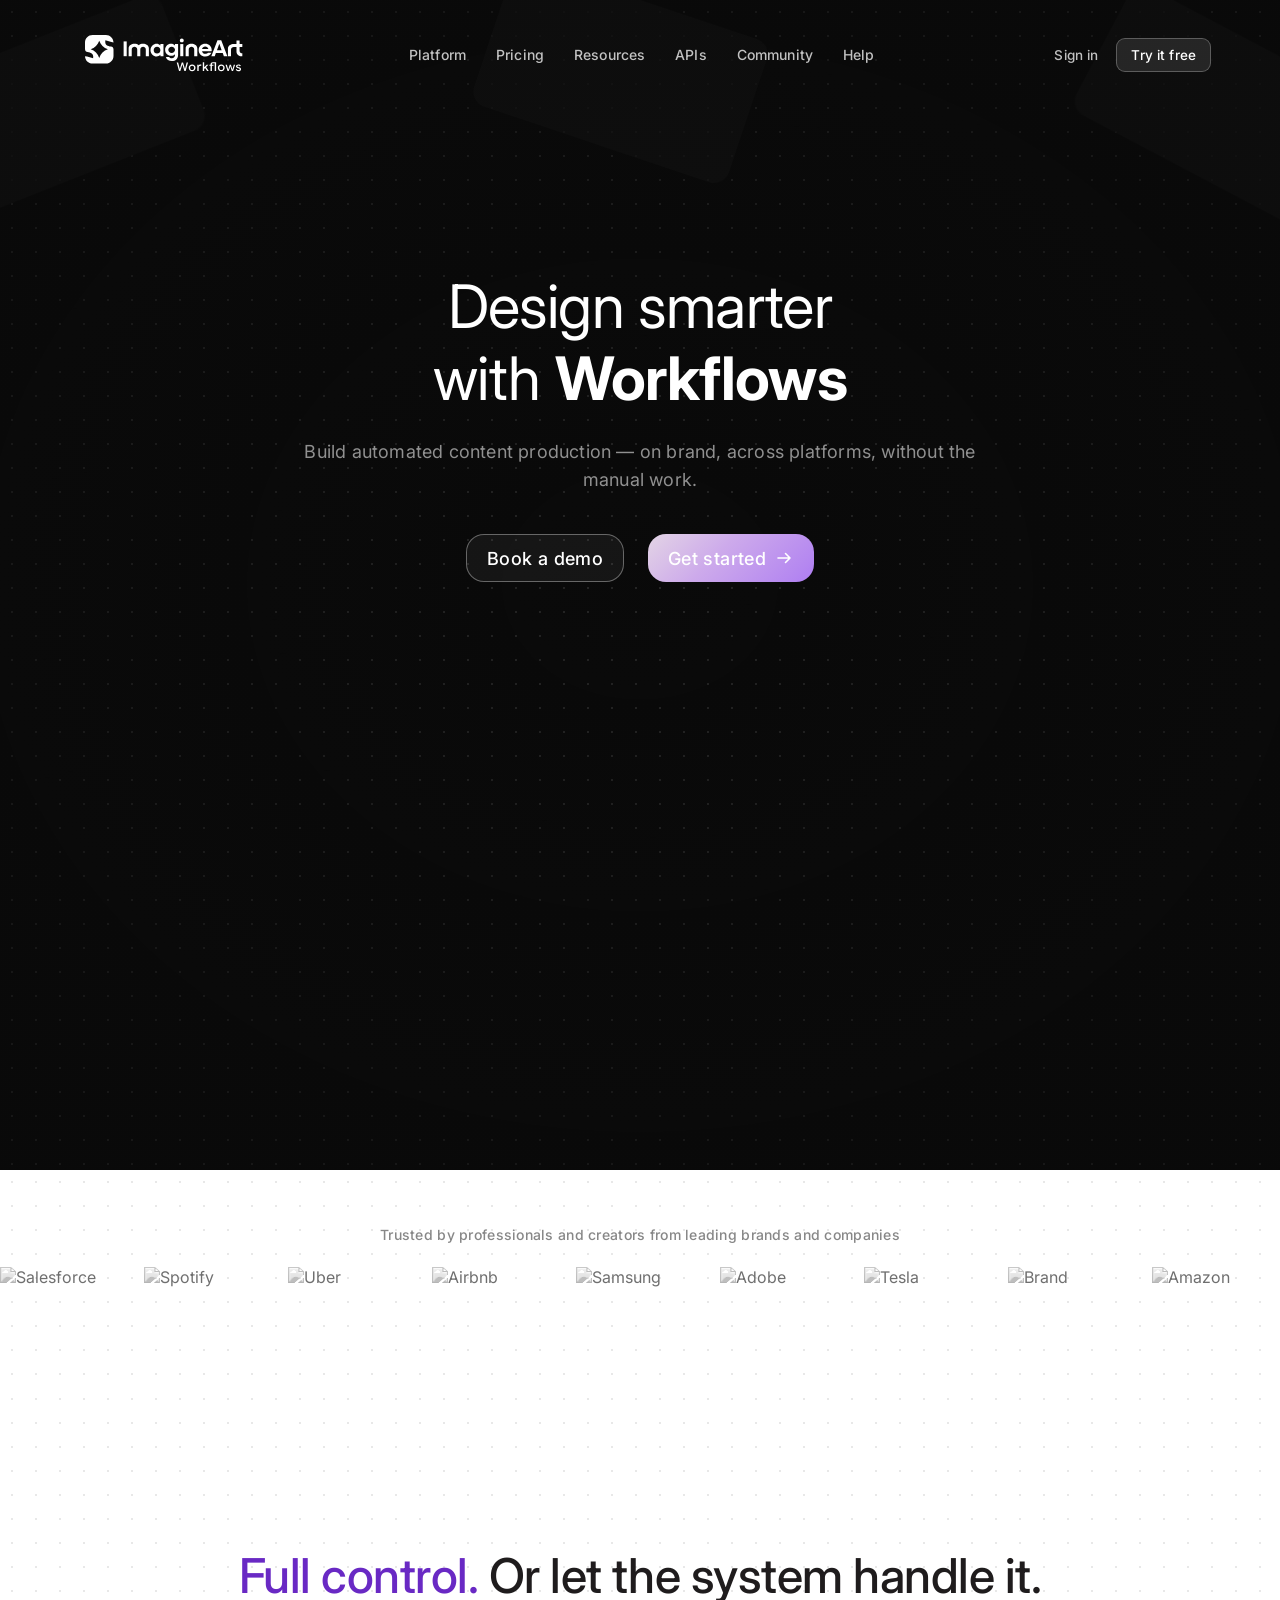
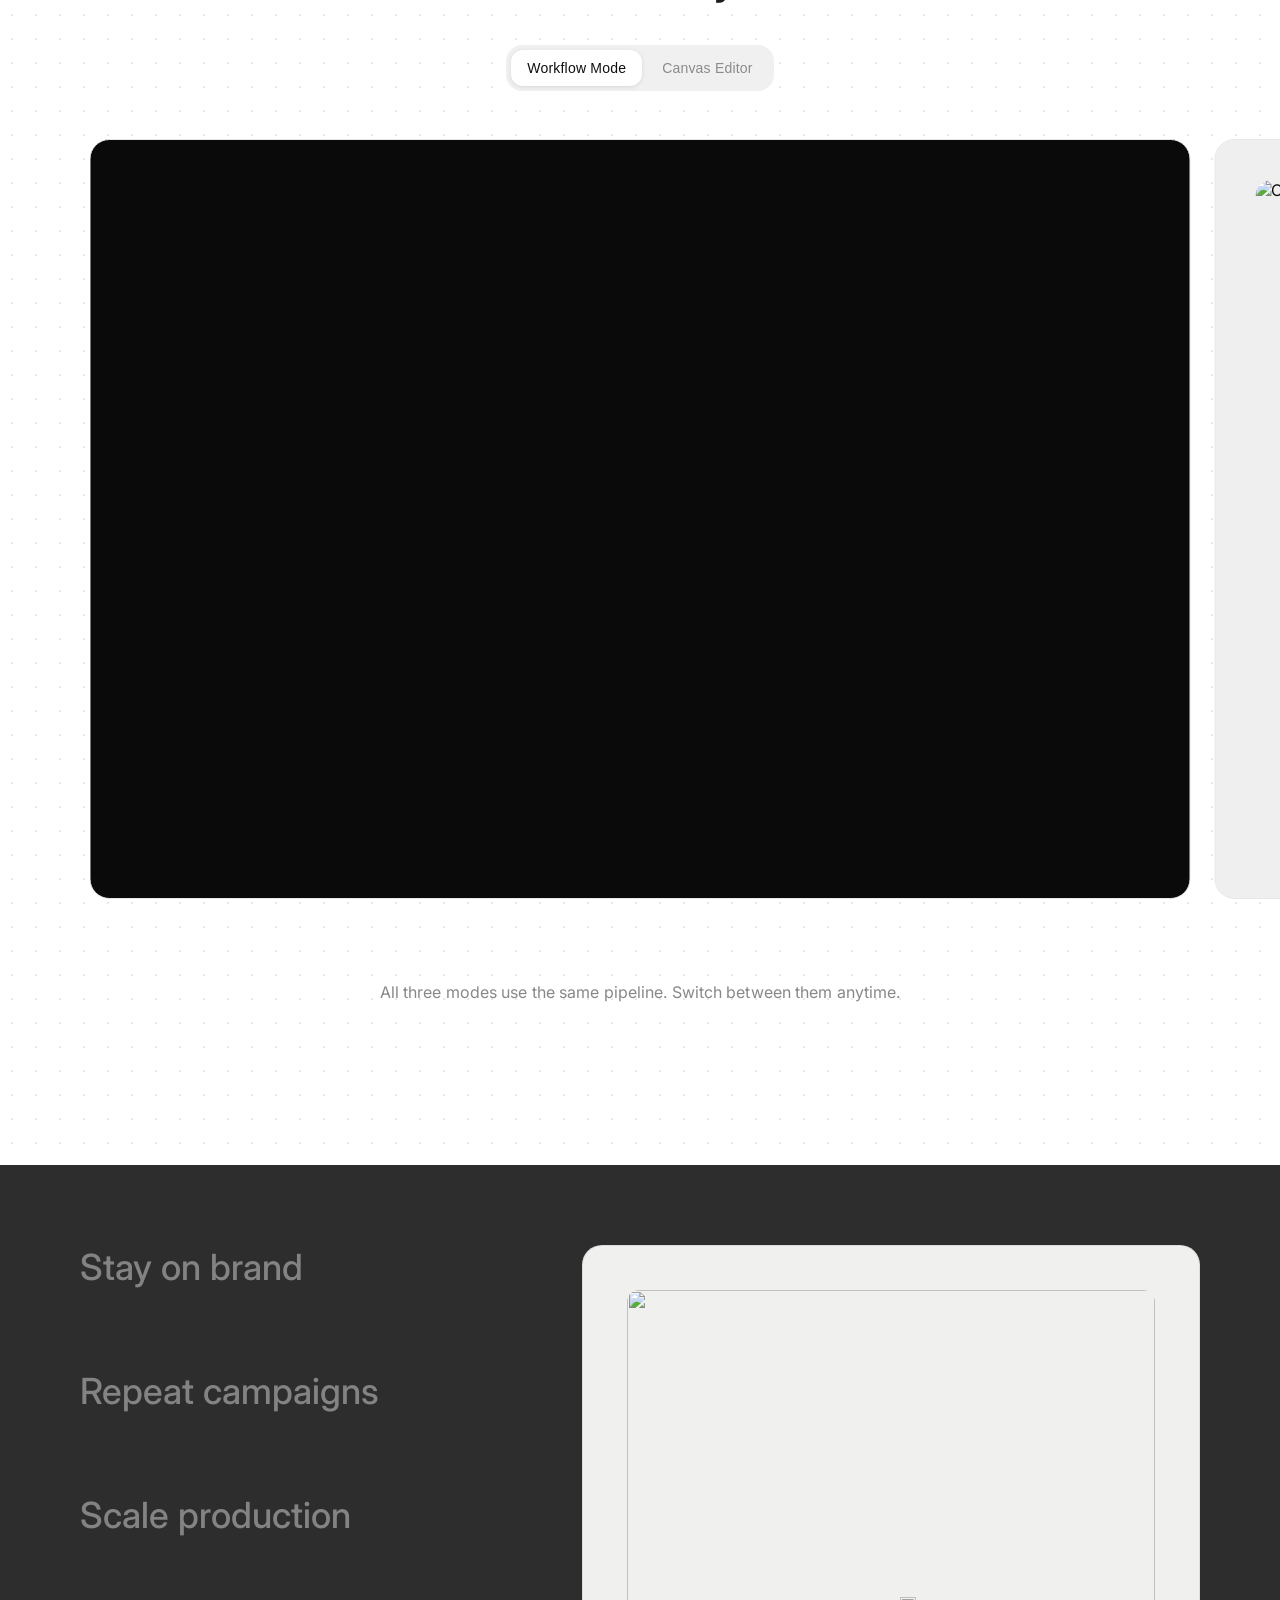
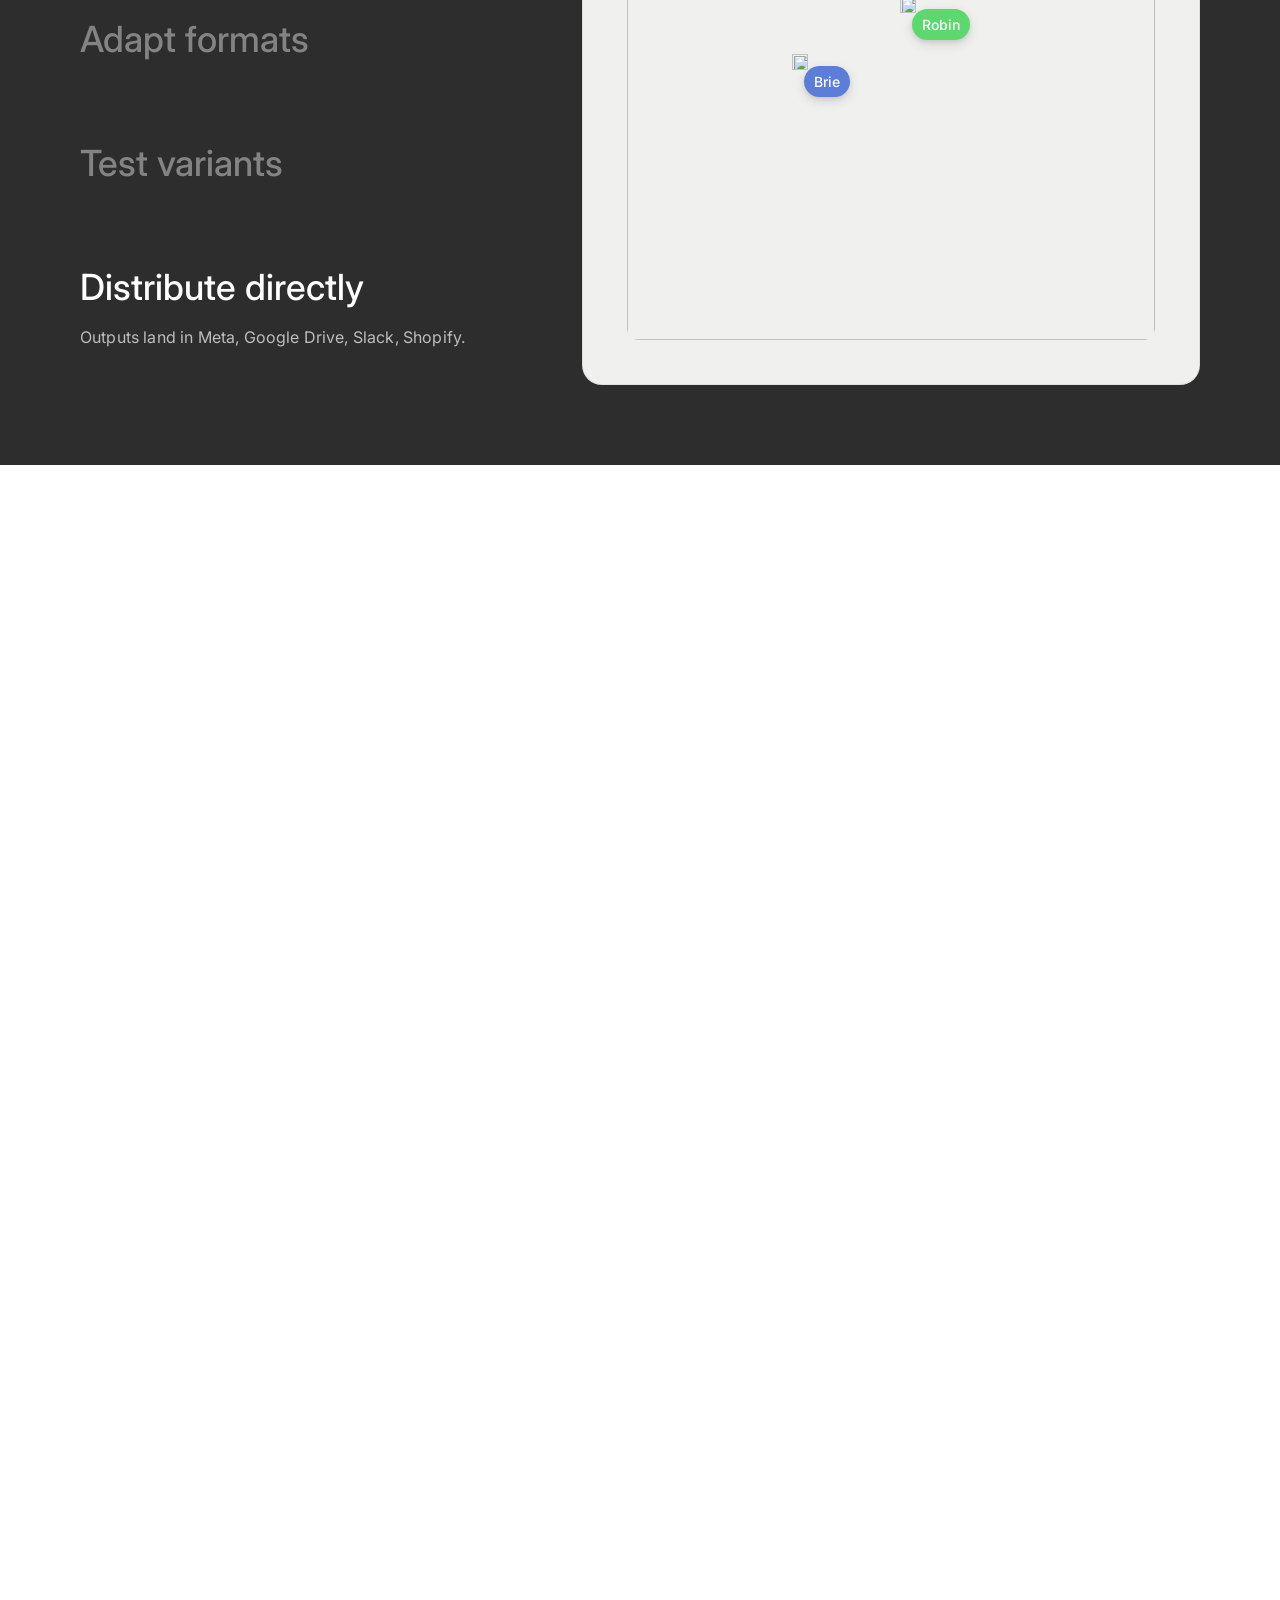
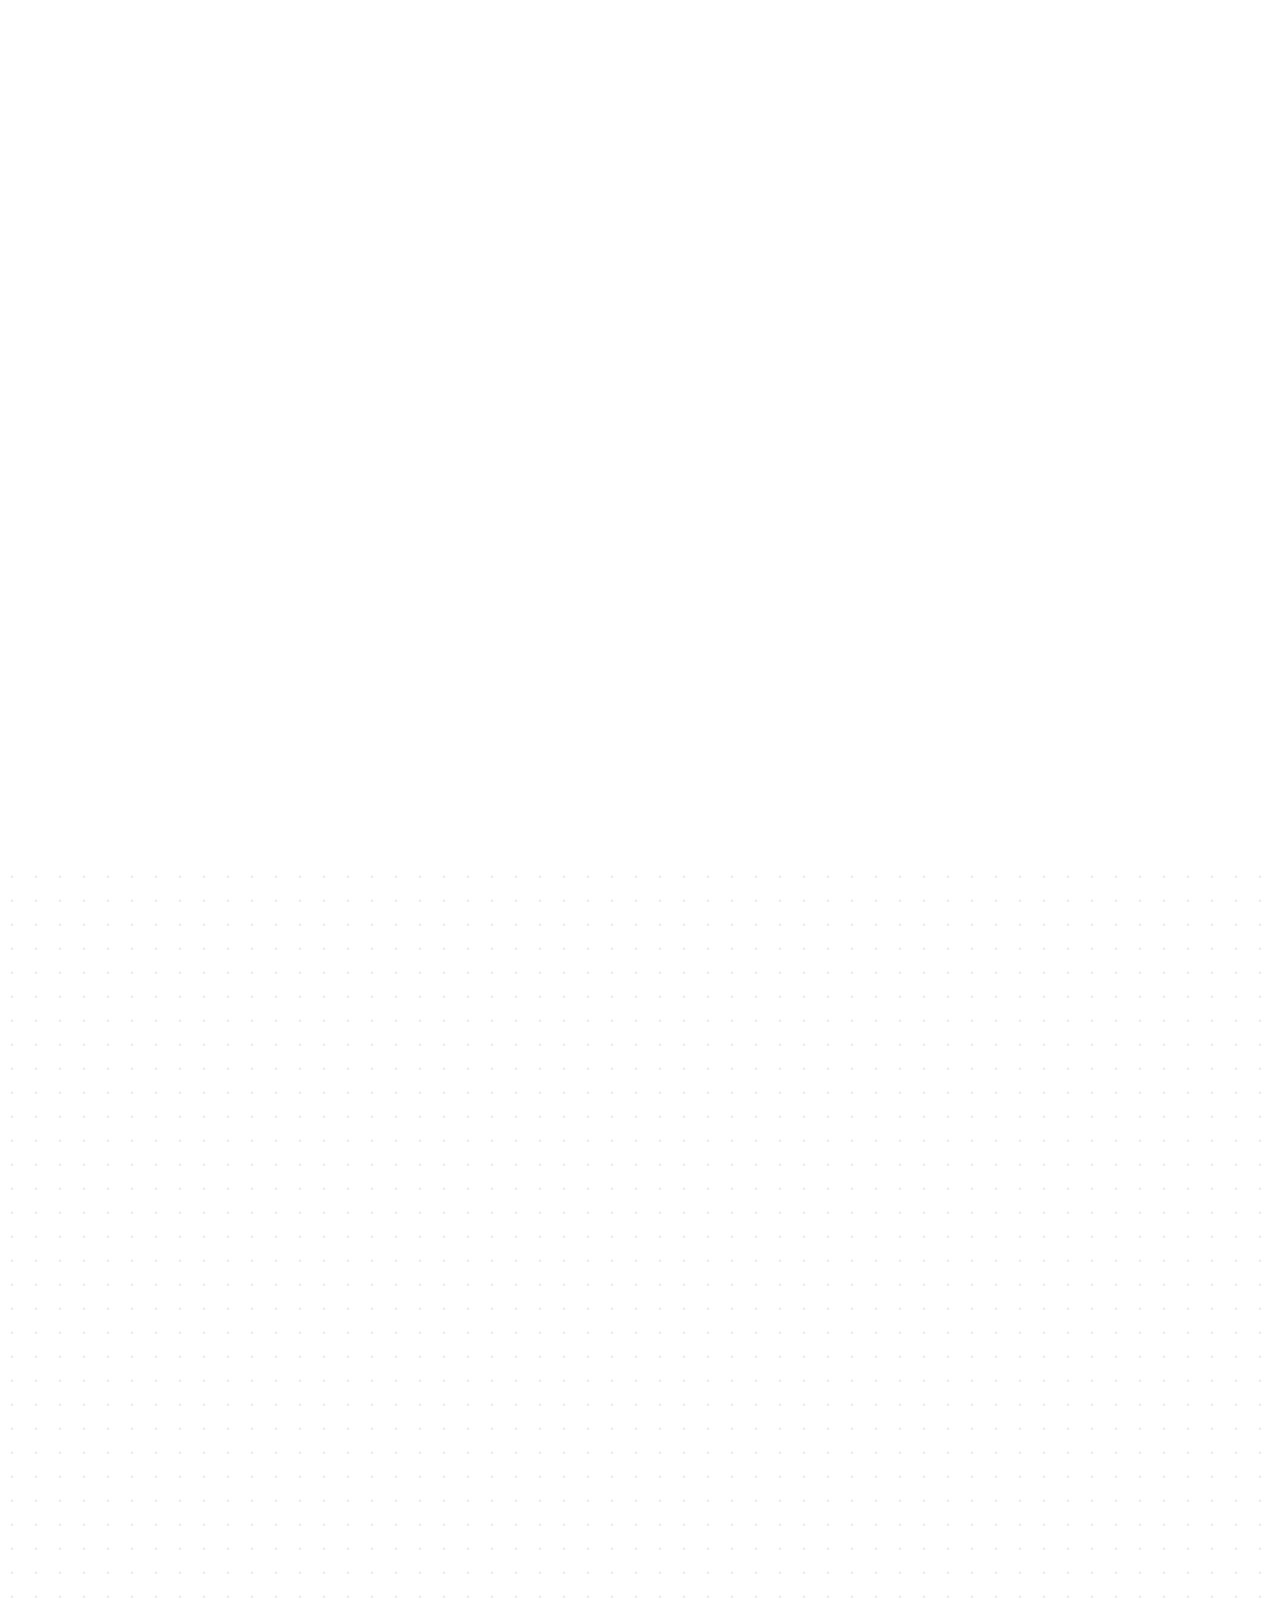
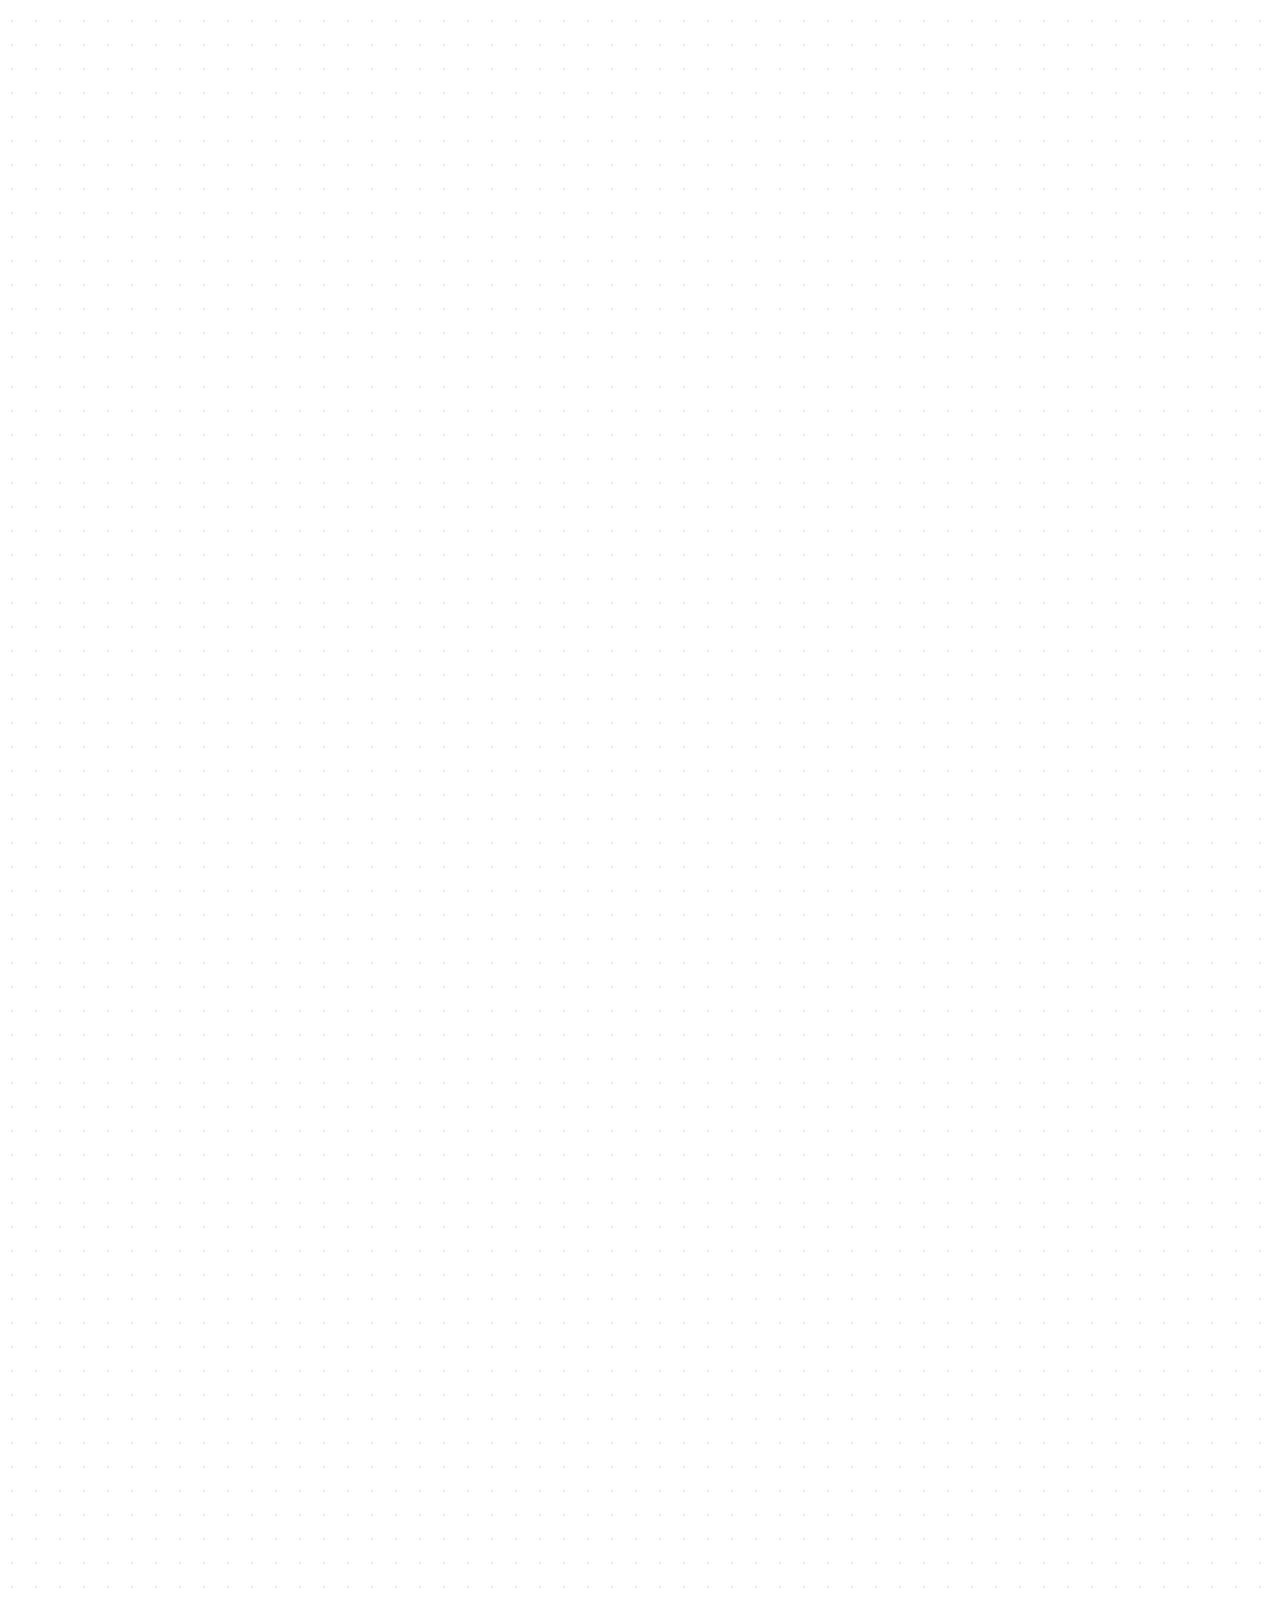
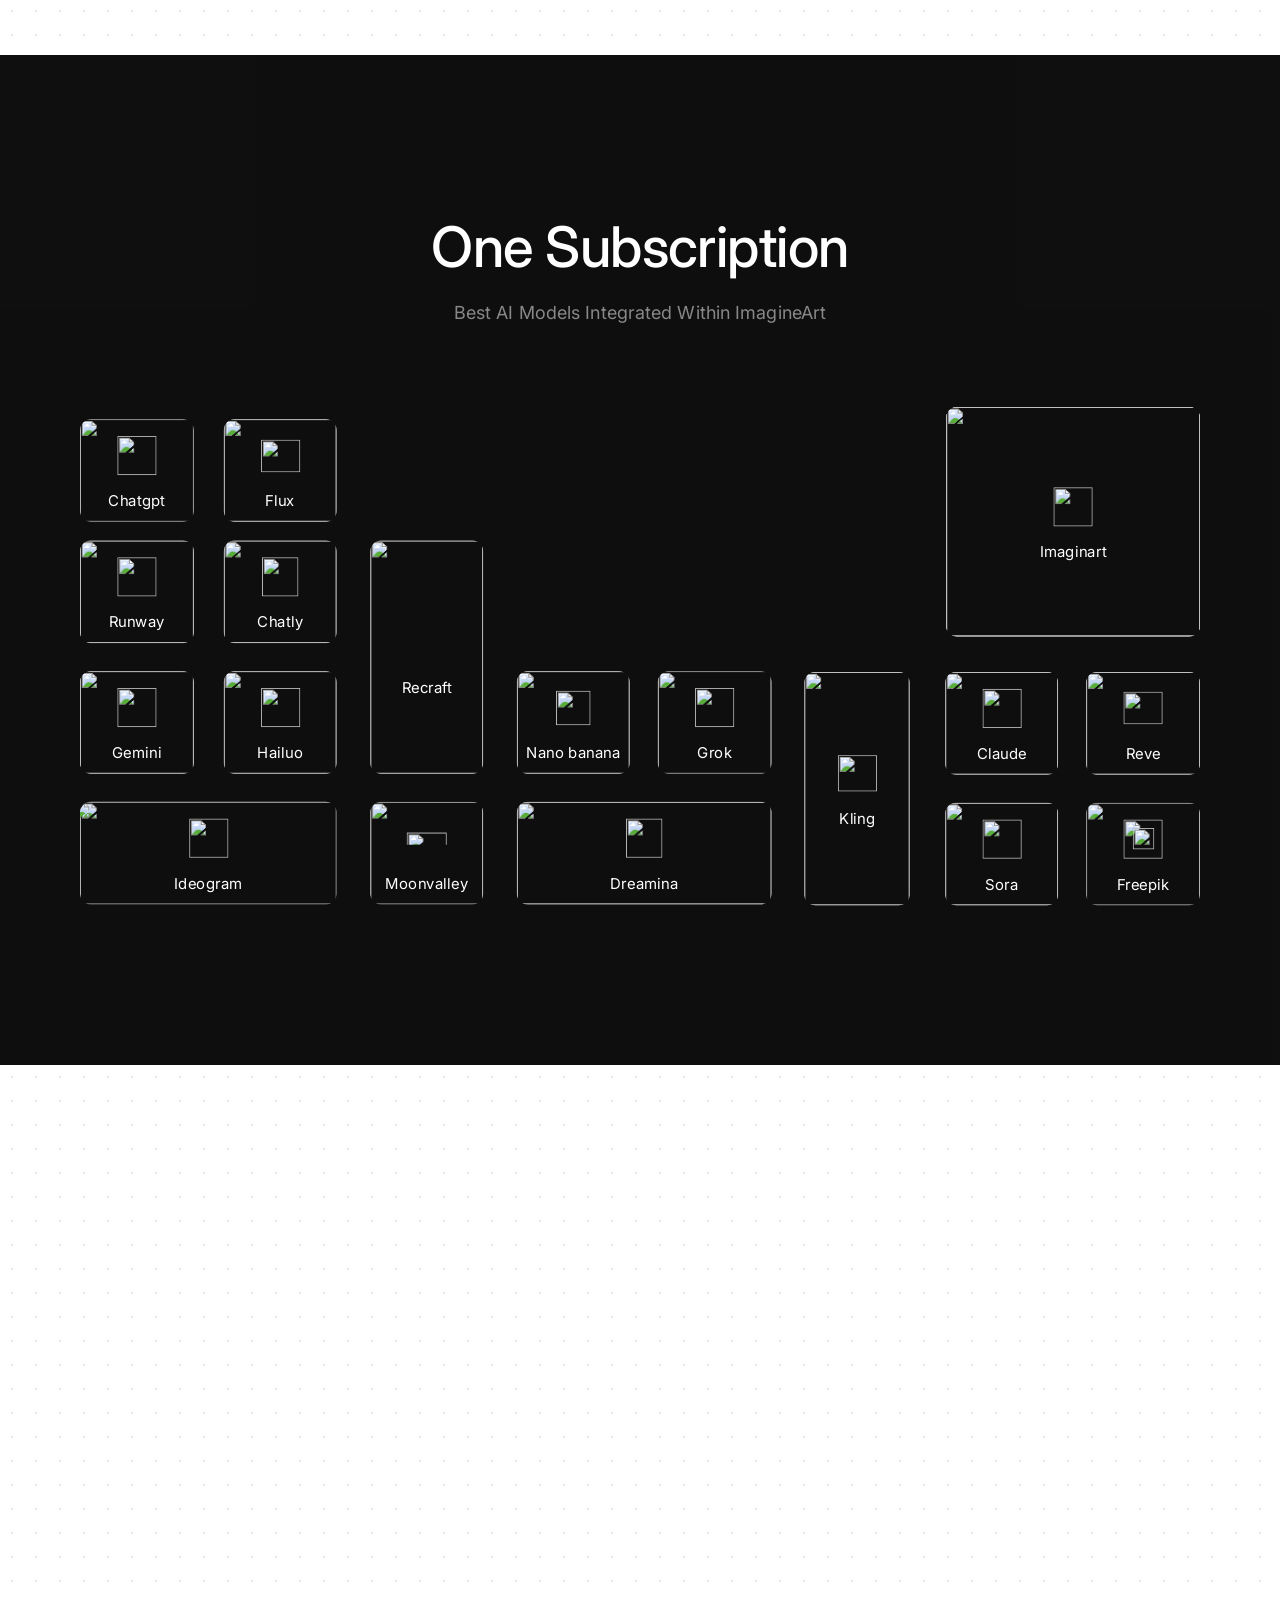
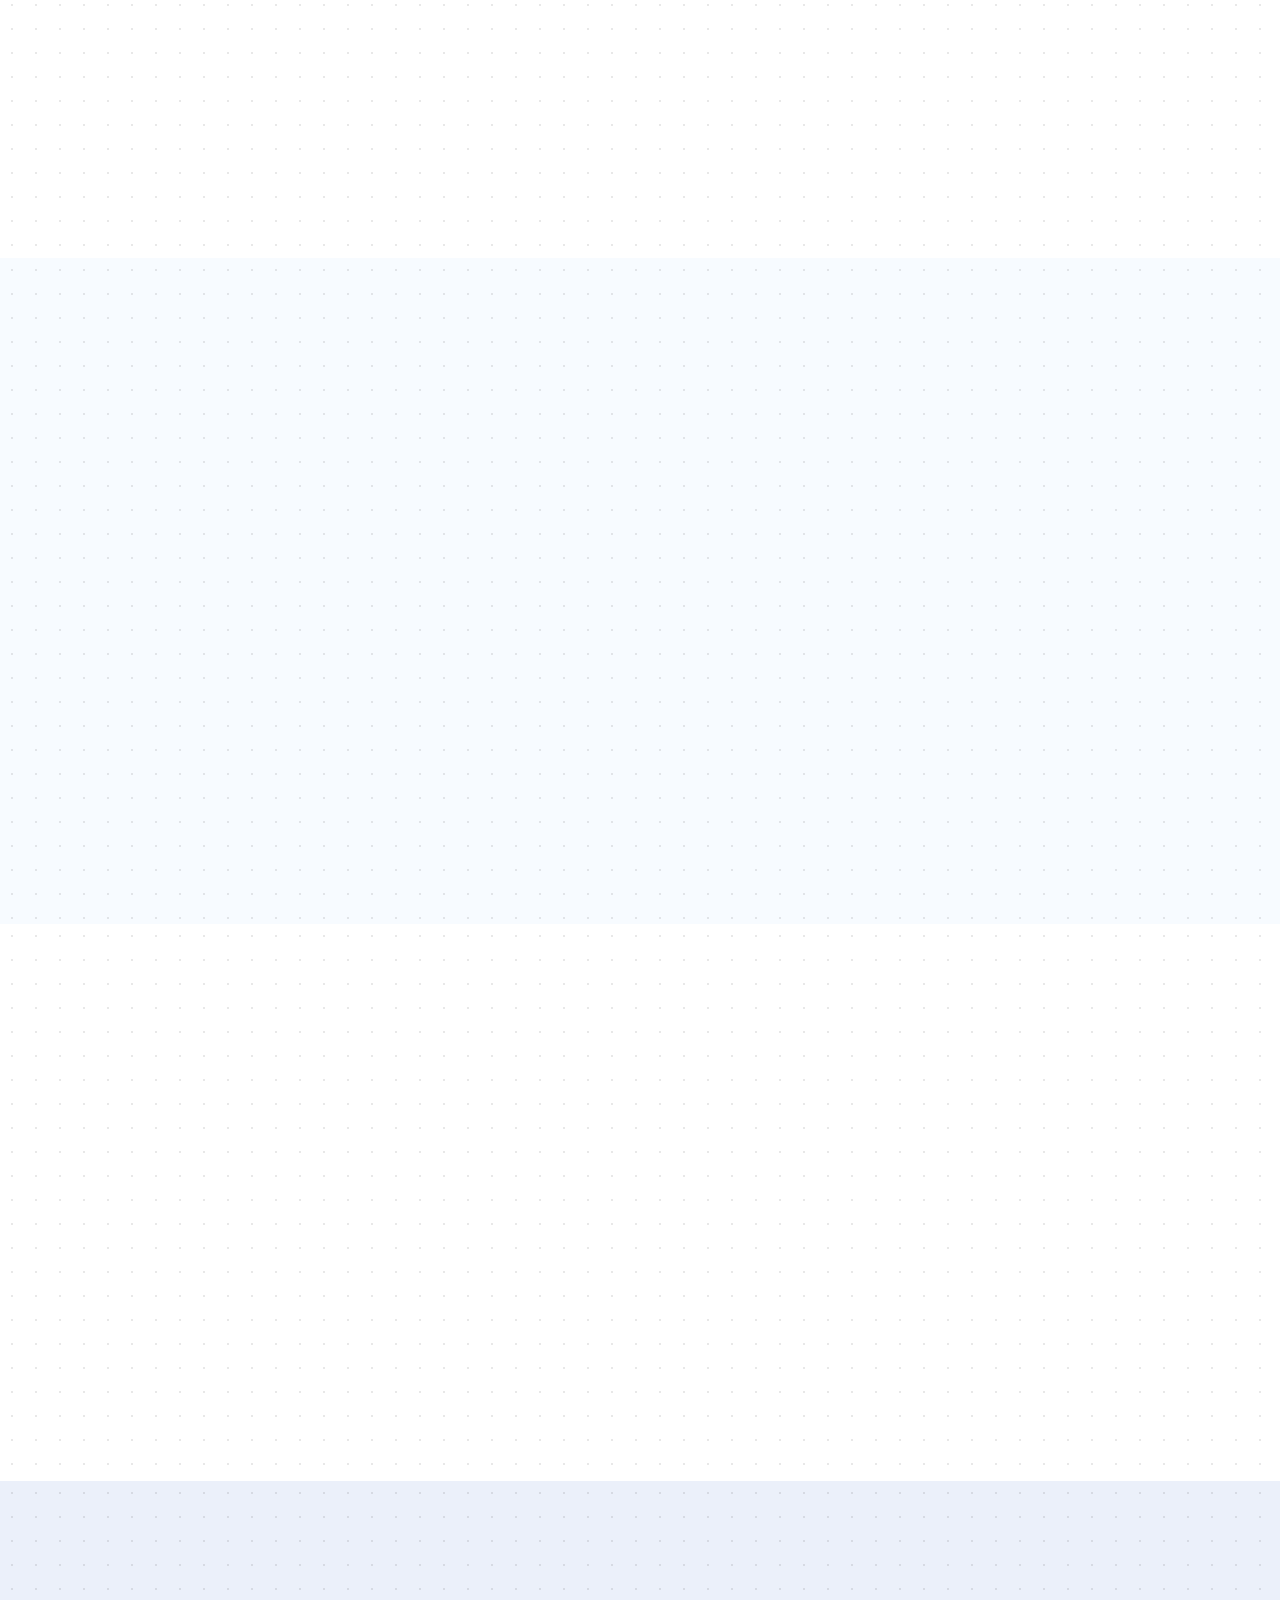
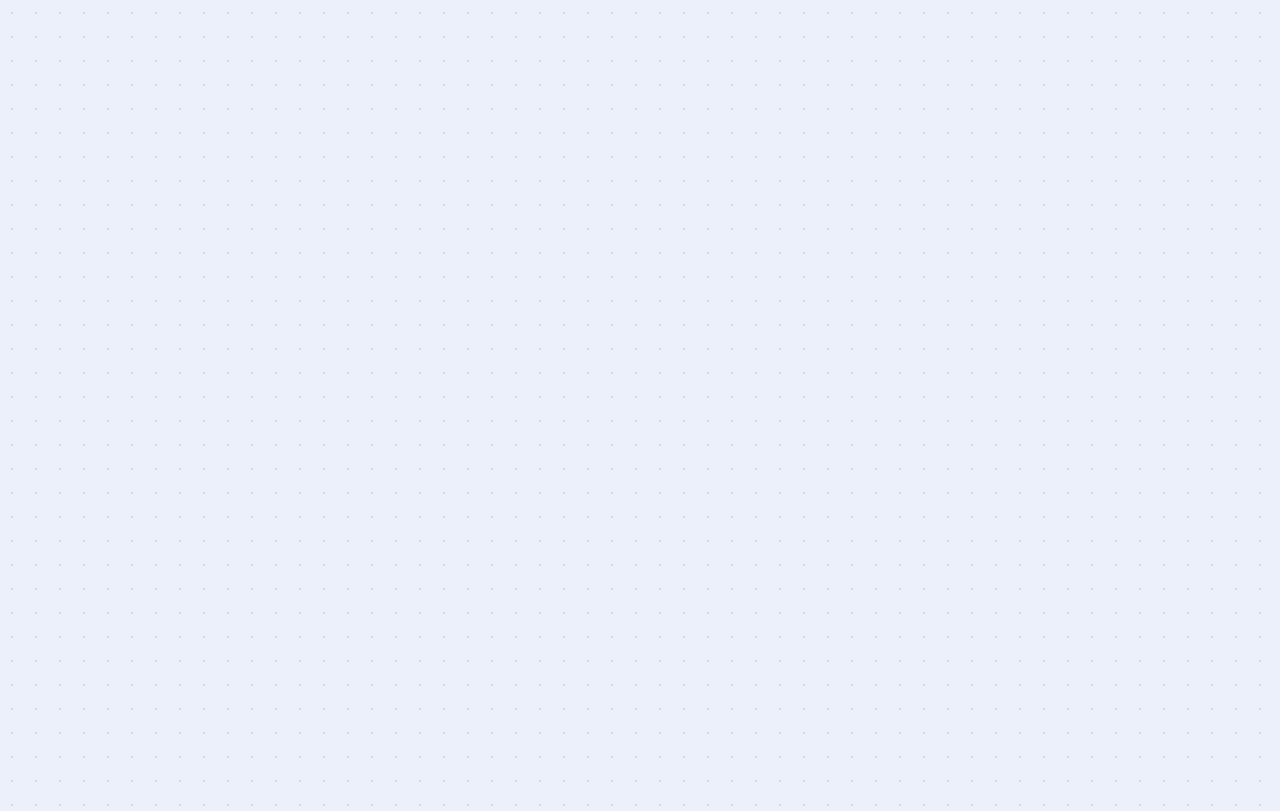
==== index.html @ f5bdd1b5 "Add files via upload" ====
<!DOCTYPE html>
<html lang="en">
<head>
  <meta charset="UTF-8" />
  <meta name="viewport" content="width=device-width, initial-scale=1.0" />
  <title>ImagineArt Workflows</title>
  <link rel="preconnect" href="https://fonts.googleapis.com" />
  <link rel="preconnect" href="https://fonts.gstatic.com" crossorigin />
  <link href="https://fonts.googleapis.com/css2?family=Google+Sans+Flex:wght@100..900&family=Inter:wght@400;500;600&display=swap" rel="stylesheet" />
  <style>
    *, *::before, *::after { box-sizing: border-box; margin: 0; padding: 0; }
    :root { --px: 80px; }
    @media (min-width: 1441px) { :root { --px: 240px; } }

    body {
      font-family: 'Google Sans Flex', 'Inter', sans-serif;
      background: #fff;
      color: #0f0f0f;
      overflow-x: hidden;
    }
    #bg-dots {
      position: fixed;
      inset: 0;
      pointer-events: none;
      z-index: 1;
      overflow: hidden;
      mix-blend-mode: multiply;
    }
    #bg-dots canvas {
      position: absolute;
      inset: 0;
      width: 100%;
      height: 100%;
    }

    /* ─── Navbar ─────────────────────────────────────── */
    .navbar {
      width: 100%;
      padding: 24px 60px;
      position: fixed;
      top: 0; left: 0; right: 0; z-index: 100;
      transition: padding 0.5s cubic-bezier(0.4,0,0.2,1);
    }
    .navbar-inner {
      max-width: 1240px;
      margin: 0 auto;
      height: auto;
      padding: 10px 8px 10px 24px;
      display: flex;
      align-items: center;
      justify-content: space-between;
      border-radius: 16px;
      background: transparent;
      border: 1px solid transparent;
      backdrop-filter: none;
      -webkit-backdrop-filter: none;
      transition: background 0.5s cubic-bezier(0.4,0,0.2,1), border-color 0.5s cubic-bezier(0.4,0,0.2,1), box-shadow 0.5s cubic-bezier(0.4,0,0.2,1), backdrop-filter 0.5s cubic-bezier(0.4,0,0.2,1);
    }
    .navbar.scrolled {
      padding: 16px 100px;
    }
    .navbar.scrolled .navbar-inner {
      background: rgba(255,255,255,0.82);
      backdrop-filter: saturate(200%) blur(24px);
      -webkit-backdrop-filter: saturate(200%) blur(24px);
      border-color: rgba(255,255,255,0.9);
      box-shadow: 0 0 0 1px rgba(0,0,0,0.04), 0 4px 6px rgba(0,0,0,0.03), 0 12px 48px rgba(0,0,0,0.1);
    }
    .logo { display: flex; align-items: center; text-decoration: none; flex-shrink: 0; }
    .logo-img { height: 39px; width: auto; display: block; }
    .nav-links { display: flex; align-items: center; gap: 2px; }
    .nav-link { display: flex; align-items: center; justify-content: center; padding: 6px 14px; border-radius: 8px; font-size: 14px; font-weight: 500; letter-spacing: 0.14px; color: rgba(15,15,15,0.75); text-decoration: none; white-space: nowrap; transition: color 0.15s, background 0.15s; }
    .nav-link:hover { color: #0f0f0f; background: rgba(15,15,15,0.05); }
    .nav-actions { display: flex; align-items: center; gap: 4px; flex-shrink: 0; }
    .btn { display: inline-flex; align-items: center; justify-content: center; gap: 6px; height: 34px; padding: 0 14px; border-radius: 9px; font-size: 13.5px; font-weight: 500; letter-spacing: 0.14px; white-space: nowrap; cursor: pointer; border: none; text-decoration: none; transition: background 0.2s ease, transform 0.15s ease, box-shadow 0.2s ease, color 0.15s; }
    .btn-ghost { background: transparent; color: rgba(15,15,15,0.7); }
    .btn-ghost:hover { background: rgba(15,15,15,0.06); color: #0f0f0f; }
    .btn-dark { background: #111; color: #fff; box-shadow: 0 1px 2px rgba(0,0,0,0.15); }
    .btn-dark:hover { background: #222; transform: translateY(-1px); box-shadow: 0 4px 12px rgba(0,0,0,0.2); }

    /* ─── Scroll Reveal ─────────────────────────────── */
    .reveal {
      opacity: 0;
      transform: translateY(28px);
      transition: opacity 0.75s cubic-bezier(0.25,0.46,0.45,0.94),
                  transform 0.75s cubic-bezier(0.25,0.46,0.45,0.94);
    }
    .reveal.in-view { opacity: 1; transform: translateY(0); }
    .reveal-d1 { transition-delay: 0.08s; }
    .reveal-d2 { transition-delay: 0.16s; }
    .reveal-d3 { transition-delay: 0.24s; }
    .reveal-d4 { transition-delay: 0.32s; }
    .reveal-d5 { transition-delay: 0.40s; }

    /* ─── Hero ───────────────────────────────────────── */
    .hero { background-color: #0a0a0a; background-image: radial-gradient(circle, rgba(255,255,255,0.2) 1.2px, transparent 1.2px); background-size: 24px 24px; width: 100%; min-height: 130vh; padding: 0; position: relative; overflow: hidden; display: flex; align-items: flex-start; justify-content: center; }
    .hero > .hero-text { margin-top: calc(50vh - 180px); }
    .hero::after { content: ''; position: absolute; inset: 0; background: radial-gradient(ellipse 55% 50% at 50% 50%, rgba(10,10,10,0.45) 0%, rgba(10,10,10,0.72) 100%); z-index: 1; pointer-events: none; }
    .hero-text { position: relative; z-index: 2; }
    .hero-text { width: 100%; max-width: 680px; display: flex; flex-direction: column; gap: 40px; align-items: center; text-align: center; position: relative; z-index: 2; animation: heroFadeUp 0.7s cubic-bezier(0.25,0.46,0.45,0.94) 0.05s both; }
    .hero-headline { display: flex; flex-direction: column; gap: 24px; width: 100%; }
    .hero-title { font-size: 60px; font-weight: 400; line-height: 72px; letter-spacing: -0.6px; color: #fff; }
    .hero-title .hero-bold { font-weight: 700; }
    .hero-subtitle { font-size: 18px; font-weight: 400; line-height: 28px; letter-spacing: 0.2px; color: rgba(255,255,255,0.55); }
    .hero-ctas { display: flex; gap: 24px; align-items: center; justify-content: center; }
    @keyframes heroFadeUp { from { opacity: 0; transform: translateY(20px); } to { opacity: 1; transform: translateY(0); } }
    .btn-hero { display: inline-flex; align-items: center; justify-content: center; gap: 8px; height: 48px; padding: 12px 20px; border-radius: 18px; font-size: 18px; font-weight: 500; letter-spacing: 0.36px; white-space: nowrap; cursor: pointer; text-decoration: none; transition: opacity 0.15s, transform 0.15s; }
    .btn-hero:hover { opacity: 0.85; transform: translateY(-1px); }
    .btn-demo { background: rgba(255,255,255,0.05); border: 1px solid rgba(255,255,255,0.35); color: #fff; }
    .btn-get-started { background: linear-gradient(135deg, #e3d4e5 0%, #cdaaeb 21%, #b689f0 43%, #a064f6 64%, #8a3ffc 86%); background-size: 200% 200%; color: #fff; border: none; animation: gradientShift 4s ease infinite, heroFadeUp 0.7s cubic-bezier(0.25,0.46,0.45,0.94) 0.35s both; }
    @keyframes gradientShift { 0% { background-position: 0% 50%; } 50% { background-position: 100% 50%; } 100% { background-position: 0% 50%; } }

    /* Hero composition */
    .hero-comp { position: relative; width: 100%; height: 457px; margin-top: 40px; }
    .hero-gl {
      position: absolute; left: 5%; top: 0; width: 145%; height: 340%;
      pointer-events: none; z-index: 0;
      background-image: linear-gradient(rgba(0,0,0,0.055) 1px, transparent 1px), linear-gradient(90deg, rgba(0,0,0,0.055) 1px, transparent 1px);
      background-size: 44px 44px;
      -webkit-mask-image: url('https://www.figma.com/api/mcp/asset/b367bff4-08be-4b68-80df-39fde573d1bd');
      -webkit-mask-size: 78% 59%; -webkit-mask-position: -20% -8%; -webkit-mask-repeat: no-repeat;
      mask-image: url('https://www.figma.com/api/mcp/asset/b367bff4-08be-4b68-80df-39fde573d1bd');
      mask-size: 78% 59%; mask-position: -20% -8%; mask-repeat: no-repeat;
    }
    .hc { position: absolute; border-radius: 12.869px; overflow: hidden; z-index: 2; transition: transform 0.3s cubic-bezier(0.25,0.46,0.45,0.94), box-shadow 0.3s ease; }
    .hc img { width: 100%; height: 100%; object-fit: cover; display: block; }
    .hc:hover { transform: translateY(-5px) scale(1.03); box-shadow: 0 18px 48px rgba(0,0,0,0.18); }
    .hc-face   { inset: 14.73% 87.75% 53.21% 0; }
    .hc-bottle { inset: 23.54% 51.48% 0 25.94%; border-radius: 13.513px; }
    .hc-locker { inset: 54.32% 82.29% -14.78% 0; }
    .hc-drink  { inset: 56.66% 30.07% 0.88% 57.32%; }
    .hc-video {
      position: absolute; inset: 0 0 21.99% 78.04%;
      border-radius: 13.432px; overflow: hidden; z-index: 2;
      display: flex; flex-direction: column; justify-content: flex-end; padding-bottom: 2.94%;
      transition: transform 0.3s cubic-bezier(0.25,0.46,0.45,0.94), box-shadow 0.3s ease;
    }
    .hc-video:hover { transform: translateY(-5px) scale(1.02); box-shadow: 0 18px 48px rgba(0,0,0,0.18); }
    .hc-video-bg { position: absolute; inset: 0; width: 100%; height: 100%; object-fit: cover; display: block; }
    .hc-video-ui { position: relative; z-index: 1; padding: 0 2.5%; display: flex; flex-direction: column; gap: 3px; }
    .hc-video-row { display: flex; align-items: center; justify-content: space-between; }
    .hc-video-left { display: flex; align-items: center; gap: 2px; }
    .hc-video-play { width: 16px; height: 16px; flex-shrink: 0; }
    .hc-video-play img, .hc-video-icon img { width: 100%; height: 100%; object-fit: contain; display: block; filter: brightness(0) invert(1); }
    .hc-video-time { display: flex; align-items: center; gap: 2px; font-size: 6.5px; font-weight: 500; color: #fff; letter-spacing: 0.13px; font-family: 'Inter', sans-serif; }
    .hc-video-right { display: flex; align-items: center; gap: 1px; }
    .hc-video-icon { width: 16px; height: 16px; flex-shrink: 0; }
    .hc-video-prog-wrap { padding: 0 2px; }
    .hc-video-prog { position: relative; height: 3.6px; border-radius: 100px; background: rgba(255,255,255,0.3); }
    .hc-video-fill { position: absolute; left: 0; top: 0; height: 100%; width: 47%; background: #fff; border-radius: 100px; }
    .hc-video-thumb { position: absolute; left: 47%; top: 50%; transform: translate(-50%,-50%); width: 7px; height: 7px; }
    .hc-video-thumb img { width: 100%; height: 100%; display: block; }
    .hc-prompt {
      position: absolute; left: 57.52%; top: 25.12%; width: 11.36%;
      background: #fff; border-radius: 19.6px; border: 0.387px solid #ededed;
      box-shadow: 0 3.1px 6.2px rgba(176,175,175,0.22);
      z-index: 3; overflow: hidden; padding: 6px; cursor: default;
      transition: transform 0.3s cubic-bezier(0.25,0.46,0.45,0.94), box-shadow 0.3s ease;
    }
    .hc-prompt:hover { transform: translateY(-4px); box-shadow: 0 10px 28px rgba(176,175,175,0.45); }
    .hc-prompt-hdr { position: absolute; top: -9px; left: 1px; right: 1px; display: flex; align-items: center; gap: 2px; padding: 0 1px; }
    .hc-prompt-icon { width: 5px; height: 5px; flex-shrink: 0; }
    .hc-prompt-icon img { width: 100%; height: 100%; object-fit: contain; display: block; }
    .hc-prompt-lbl { font-size: 4.5px; font-weight: 500; color: #0f0f0f; background: #fff; border-radius: 3px; padding: 0.5px 1.5px; white-space: nowrap; }
    .hc-prompt-txt { font-size: 4.8px; line-height: 7.5px; color: rgba(15,15,15,0.5); overflow: hidden; display: -webkit-box; -webkit-line-clamp: 10; -webkit-box-orient: vertical; }
    .hcv { position: absolute; z-index: 1; pointer-events: none; overflow: visible; }
    .hcv .hcv-i { position: absolute; }
    .hcv .hcv-i img { position: absolute; inset: 0; width: 100%; height: 100%; display: block; object-fit: contain; }

    /* ─── Shared Section Wrappers ────────────────────── */
    .section { padding: 160px 0; width: 100%; }
    .container { padding: 0 var(--px); }
    .logos-section, .teams-section, .control-section,
    .templates-section, .testimonials-section,
    .faq-section, .cta-section, .footer-section {
      content-visibility: auto;
      contain-intrinsic-size: auto 600px;
    }
    .marquee-track { will-change: transform; }
    .section-title { font-size: 48px; font-weight: 500; line-height: 56px; letter-spacing: -0.48px; color: #1f1c1d; }
    .section-subtitle { font-size: 20px; font-weight: 400; line-height: 28px; letter-spacing: 0.2px; color: #525252; }

    /* ─── Logos Marquee ──────────────────────────────── */
    .logos-section { padding: 56px 0; background: #fff; }
    .logos-label { text-align: center; font-size: 14px; font-weight: 500; letter-spacing: 0.28px; color: rgba(15,15,15,0.5); margin-bottom: 24px; }
    .marquee-wrapper { overflow: hidden; width: 100%; }
    .marquee-track { display: flex; gap: 48px; align-items: center; width: max-content; animation: marquee 28s linear infinite; mix-blend-mode: luminosity; filter: grayscale(1); opacity: 0.6; }
    .marquee-track img { height: 64px; width: 96px; object-fit: contain; flex-shrink: 0; }
    @keyframes marquee { from { transform: translateX(0); } to { transform: translateX(-50%); } }

    /* ─── Stay on Brand ──────────────────────────────── */
    .brand-section {
      position: relative;
      height: 500vh;
    }
    .brand-sticky {
      position: sticky;
      top: 0;
      height: 100vh;
      display: flex;
      align-items: center;
      padding: 160px var(--px);
      overflow: hidden;
    }
    .brand-bg-video {
      position: absolute; inset: 0;
      width: 100%; height: 100%;
      object-fit: cover; z-index: 0;
      opacity: 0;
      transition: opacity 0.7s ease;
    }
    .brand-bg-video.active { opacity: 1; }
    .brand-bg-overlay {
      position: absolute; inset: 0;
      background: rgba(23,23,23,0.9); z-index: 1;
    }
    .brand-inner { position: relative; z-index: 2; width: 100%; display: flex; gap: 40px; align-items: flex-start; }
    .brand-left { width: 462px; flex-shrink: 0; display: flex; flex-direction: column; gap: 80px; }
    .brand-feature { cursor: pointer; }
    .brand-feature-title { font-size: 36px; font-weight: 500; line-height: 44px; color: #bdbdbd; transition: color 0.4s ease; }
    .brand-feature.active .brand-feature-title { color: #fff; }
    .brand-feature-desc { font-size: 16px; font-weight: 400; line-height: 24px; letter-spacing: 0.16px; color: #bdbdbd; margin-top: 16px; display: none; animation: fadeSlideIn 0.4s ease; }
    .brand-feature.active .brand-feature-desc { display: block; }
    @keyframes fadeSlideIn { from { opacity: 0; transform: translateY(8px); } to { opacity: 1; transform: translateY(0); } }
    .brand-right {
      flex: 1; min-width: 0; height: calc(100vh - 160px);
      background: #f0f0ef;
      border-radius: 20px; overflow: hidden; position: relative;
      border: 1px solid rgba(0,0,0,0.08);
    }
    .brand-right-ui {
      position: absolute;
      inset: 44px;
      overflow: hidden; border-radius: 12px;
    }
    .brand-right-ui img {
      width: 100%; height: 100%;
      object-fit: cover; object-position: center top;
      display: block;
    }
    .brand-cursor {
      position: absolute; z-index: 3;
      display: flex; flex-direction: column; gap: 8px;
      padding: 12px 0 0 12px;
    }
    .brand-cursor-label {
      display: inline-flex; align-items: center;
      padding: 7px 10px; border-radius: 999px;
      font-family: 'Inter', sans-serif; font-size: 14px; font-weight: 500;
      color: #fff; letter-spacing: -0.14px; white-space: nowrap;
      box-shadow: 0 4px 12px rgba(0,0,0,0.12), 0 2px 4px rgba(0,0,0,0.08);
    }
    .brand-cursor-arrow {
      position: absolute; left: 0; top: 0;
      width: 16px; height: 16px;
    }
    .brand-cursor-arrow img { width: 100%; height: 100%; display: block; }

    /* ─── What Teams Produce ─────────────────────────── */
    .teams-section { background: #fff; padding: 160px 0; }
    .teams-inner { padding: 0 var(--px); }
    .teams-section-header { margin-bottom: 64px; display: flex; align-items: flex-end; justify-content: space-between; gap: 24px; }
    .teams-section-header-text h2 { font-size: 48px; font-weight: 500; line-height: 56px; letter-spacing: -0.48px; color: #1f1c1d; }
    .teams-section-header-text p { font-size: 20px; font-weight: 400; line-height: 32px; letter-spacing: 0.2px; color: #525252; margin-top: 20px; max-width: 640px; }
    .teams-nav { display: flex; gap: 12px; flex-shrink: 0; }
    .icon-btn { width: 48px; height: 48px; border-radius: 12px; border: 1px solid rgba(15,15,15,0.15); background: #fff; display: flex; align-items: center; justify-content: center; cursor: pointer; transition: background 0.15s, border-color 0.15s, transform 0.15s; }
    .icon-btn:hover { background: #f5f5f5; border-color: rgba(15,15,15,0.25); transform: scale(1.08); }
    .teams-grid { display: flex; gap: 24px; overflow-x: auto; scroll-snap-type: x mandatory; scrollbar-width: none; }
    .teams-grid::-webkit-scrollbar { display: none; }
    .team-card { scroll-snap-align: start; }
    .team-card { overflow: hidden; flex: 0 0 calc((100% - 53px) / 3.2); min-width: 0; }
    .team-card-media { width: 100%; height: 480px; overflow: hidden; border-radius: 20px; }
    .team-card-media video { width: 100%; height: 100%; object-fit: cover; display: block; }
    .team-card-body { padding: 16px 0 0; }
    .team-card-title { font-size: 22px; font-weight: 500; line-height: 28px; letter-spacing: -0.2px; color: #0f0f0f; }
    .team-card-desc { font-size: 16px; font-weight: 400; line-height: 26px; color: #6b6b6b; margin-top: 10px; }

    /* ─── Full Control ───────────────────────────────── */
    .control-section { background: #fff; padding: 160px 0; }
    .control-inner { }
    .control-header { text-align: center; margin-bottom: 48px; padding: 0 var(--px); }
    .control-title { font-size: 48px; font-weight: 500; line-height: 58px; letter-spacing: -0.48px; color: #1f1c1d; }
    .control-title .purple { color: #6929c4; }
    .seg-control { display: inline-flex; align-items: center; gap: 4px; padding: 5px; background: #f0f0f0; border-radius: 16px; margin-top: 40px; }
    .seg-btn { height: 36px; padding: 6px 16px; border-radius: 12px; font-size: 14px; font-weight: 500; letter-spacing: 0.2px; cursor: pointer; border: none; color: rgba(15,15,15,0.45); background: transparent; transition: all 0.2s; }
    .seg-btn.active { background: #fff; color: #0f0f0f; box-shadow: 0 1px 4px rgba(0,0,0,0.1); }
    .control-cards { margin-top: 40px; overflow: visible; padding-bottom: 40px; }
    .control-track { display: flex; gap: 24px; transition: transform 0.6s cubic-bezier(0.4, 0, 0.2, 1); will-change: transform; }
    .control-card { flex-shrink: 0; width: 86%; border-radius: 20px; border: 1px solid #e8e8e8; overflow: hidden; }
    .control-card-main { height: 760px; background: #0a0a0a; }
    .control-card-main video { width: 100%; height: 100%; object-fit: cover; display: block; }
    .control-card-alt { height: 760px; background: #efefef; display: flex; align-items: center; justify-content: center; padding: 40px; box-sizing: border-box; }
    .control-card-alt img { width: 100%; height: 100%; object-fit: contain; display: block; border-radius: 16px; }
    .control-footer { text-align: center; margin-top: 40px; font-size: 16px; font-weight: 400; line-height: 26px; letter-spacing: 0.1px; color: #888; padding: 0 var(--px); }

    /* ─── Start From What Works ──────────────────────── */
    .templates-section { background: #fff; padding: 160px 0; }
    .templates-header { text-align: center; margin-bottom: 40px; padding: 0 var(--px); }
    .templates-header h2 { font-size: 48px; font-weight: 500; line-height: 58px; letter-spacing: -0.48px; color: #1f1c1d; }
    .templates-header p { font-size: 18px; font-weight: 400; line-height: 30px; letter-spacing: 0.1px; color: #6b6b6b; margin-top: 20px; }
    .filter-tabs { display: flex; gap: 8px; align-items: center; justify-content: center; flex-wrap: wrap; padding: 0 var(--px); margin-bottom: 56px; }
    .filter-tab { height: 40px; padding: 10px 18px; border-radius: 100px; font-size: 14px; font-weight: 500; letter-spacing: 0.1px; cursor: pointer; border: 1px solid #e8e8e8; background: transparent; color: #6b6b6b; transition: all 0.15s; white-space: nowrap; }
    .filter-tab.active { background: #0f0f0f; color: #fff; border-color: #0f0f0f; }
    .filter-tab:hover:not(.active) { background: #f5f5f5; border-color: #d0d0d0; color: #0f0f0f; }
    .template-grid { display: grid; grid-template-columns: repeat(4, 1fr); gap: 28px; padding: 0 var(--px); }
    .template-card { display: flex; flex-direction: column; gap: 8px; }
    .template-card-img { width: 100%; height: 256px; border-radius: 16px; object-fit: cover; display: block; background: #f0f0f0; }
    .template-card-video { width: 100%; height: 256px; border-radius: 16px; object-fit: cover; display: block; }
    .template-card-name { font-size: 14px; font-weight: 500; letter-spacing: 0.42px; color: #0f0f0f; padding: 0 4px; }
    .app-card { height: 313px; border-radius: 16px; border: 1px solid #ededed; background: linear-gradient(180deg, #f0f0f0, rgba(255,255,255,0.2)); }
    .templates-cta { text-align: center; margin-top: 48px; }
    .btn-explore { display: inline-flex; align-items: center; justify-content: center; height: 48px; padding: 12px 16px; border-radius: 14px; font-size: 14px; font-weight: 500; letter-spacing: 0.42px; background: #0f0f0f; color: #fff; cursor: pointer; border: none; text-decoration: none; transition: opacity 0.15s, transform 0.3s cubic-bezier(0.25,0.46,0.45,0.94); }
    .btn-explore:hover { opacity: 0.8; transform: translateY(-2px); }

    /* ─── One Subscription ───────────────────────────── */
    .models-section { background: #0f0f0f; padding: 160px 0; position: relative; overflow: hidden; }
    .models-bg-video { position: absolute; inset: 0; width: 100%; height: 100%; object-fit: cover; z-index: 0; opacity: 0.35; }
    .models-bg-overlay { position: absolute; inset: 0; background: rgba(15,15,15,0.75); z-index: 1; }
    .models-inner { position: relative; z-index: 2; }
    .models-inner { padding: 0 var(--px); display: flex; flex-direction: column; gap: 80px; }
    .models-header { text-align: center; }
    .models-header h2 { font-size: 56px; font-weight: 500; line-height: 64px; letter-spacing: -0.56px; color: #fff; }
    .models-header p { font-size: 18px; font-weight: 400; line-height: 28px; letter-spacing: 0.1px; color: #888; margin-top: 20px; }
    .models-grid-outer { position: relative; width: 100%; }
    .models-grid { position: absolute; top: 0; left: 0; width: 1200px; height: 534px; transform-origin: top left; }
    .mgc { position: absolute; border-radius: 12px; overflow: hidden; display: flex; flex-direction: column; align-items: center; justify-content: center; padding: 30px; box-sizing: border-box; gap: 8px; cursor: default; transition: transform 0.25s ease, opacity 0.5s ease; opacity: 0; transform: translateY(20px); }
    .mgc-bg { position: absolute; inset: 0; width: 100%; height: 100%; object-fit: cover; pointer-events: none; }
    .mgc-bg-custom { position: absolute; inset: 0; overflow: hidden; pointer-events: none; }
    .mgc-bg-custom img { position: absolute; max-width: none; }
    .mgc-logo { position: relative; width: 56px; height: 56px; overflow: hidden; flex-shrink: 0; }
    .mgc-li { position: absolute; }
    .mgc-li img { position: absolute; inset: 0; width: 100%; height: 100%; display: block; max-width: none; }
    .mgc-name { position: relative; color: #fff; font-size: 16px; font-weight: 400; line-height: 24px; letter-spacing: 0.16px; text-align: center; white-space: nowrap; }

    /* ─── Testimonials ───────────────────────────────── */
    .testimonials-section { background: #fff; padding: 120px 0; }
    .testimonials-inner { padding: 0 var(--px); }
    .testimonials-header { display: flex; align-items: flex-end; justify-content: space-between; margin-bottom: 64px; }
    .testimonials-header h2 { font-size: 32px; font-weight: 600; line-height: 40px; letter-spacing: 0.32px; max-width: 459px; }
    .testimonials-header h2 .muted { color: #525252; font-weight: 600; }
    .testimonials-cards { display: flex; gap: 24px; overflow-x: auto; scrollbar-width: none; }
    .testimonials-cards::-webkit-scrollbar { display: none; }
    .testimonial-card { flex-shrink: 0; background: #fff; border: 1px solid #ededed; border-radius: 16px; box-shadow: 0 0 24px rgba(176,175,175,0.25); display: flex; overflow: hidden; }
    .testimonial-text-col { width: 520px; padding: 28px 24px; display: flex; flex-direction: column; gap: 32px; justify-content: space-between; flex-shrink: 0; }
    .testimonial-logo { height: 24px; object-fit: contain; object-position: left; }
    .testimonial-quote { font-size: 20px; font-weight: 500; line-height: 1.82; color: #3d3d3d; letter-spacing: 0.2px; flex: 1; }
    .testimonial-author-name { font-size: 16px; font-weight: 500; line-height: 24px; color: #3d3d3d; }
    .testimonial-author-role { font-size: 14px; font-weight: 400; line-height: 20px; letter-spacing: 0.42px; color: #3d3d3d; }
    .testimonial-image-col { flex: 1; overflow: hidden; }
    .testimonial-image-col img { width: 100%; height: 100%; object-fit: cover; display: block; }

    /* ─── FAQ ────────────────────────────────────────── */
    .faq-section { background: #f7fbff; padding: 120px 0; }
    .faq-inner { padding: 0 var(--px); display: flex; flex-direction: column; gap: 56px; }
    .faq-inner > * { max-width: 800px; width: 100%; margin-left: auto; margin-right: auto; }
    .faq-inner h2 { font-size: 40px; font-weight: 500; line-height: 48px; color: #1f1c1d; text-align: center; }
    .faq-list { display: flex; flex-direction: column; gap: 0; }
    .faq-item { border-bottom: 1px solid #e0e0e0; padding-bottom: 16px; padding-top: 16px; cursor: pointer; transition: background 0.15s, opacity 0.7s cubic-bezier(0.25,0.46,0.45,0.94), transform 0.7s cubic-bezier(0.25,0.46,0.45,0.94); }
    .faq-item:first-child { border-top: 1px solid #e0e0e0; }
    .faq-row { display: flex; align-items: center; justify-content: space-between; gap: 16px; }
    .faq-question { font-size: 20px; font-weight: 500; line-height: 24px; letter-spacing: 0.2px; color: #3d3d3d; }
    .faq-chevron { width: 16px; height: 16px; flex-shrink: 0; transition: transform 0.2s; }
    .faq-chevron.open { transform: rotate(180deg); }
    .faq-answer { font-size: 18px; font-weight: 400; line-height: 28px; color: #3d3d3d; margin-top: 8px; display: none; }
    .faq-item.open .faq-answer { display: block; }

    /* ─── CTA Banner ─────────────────────────────────── */
    .cta-section { padding: 72px var(--px); background: #fff; }
    .cta-banner {
      border-radius: 24px;
      overflow: hidden;
      display: flex;
      align-items: center;
      gap: 24px;
      padding: 32px 48px;
      position: relative;
      background: linear-gradient(135deg, #fde8e8 0%, #fcd4c8 30%, #f5c4d8 60%, #e8c8f0 100%);
    }
    .cta-content { flex: 1; display: flex; flex-direction: column; gap: 24px; position: relative; z-index: 1; }
    .cta-title { font-size: 40px; font-weight: 500; line-height: 48px; color: #0f0f0f; }
    .cta-title .purple { color: #6929c4; }
    .cta-desc { font-size: 18px; font-weight: 400; line-height: 28px; color: #3d3d3d; max-width: 794px; }
    .btn-cta { display: inline-flex; align-items: center; justify-content: center; height: 48px; padding: 12px 16px; border-radius: 14px; font-size: 14px; font-weight: 500; letter-spacing: 0.42px; background: #0f0f0f; color: #fff; cursor: pointer; border: none; text-decoration: none; transition: opacity 0.15s; width: fit-content; }
    .btn-cta:hover { opacity: 0.8; }
    .cta-preview { width: 286px; height: 349px; flex-shrink: 0; border: 1px solid #ebebeb; border-radius: 12px; overflow: hidden; position: relative; background: #f8f8f8; }
    .cta-preview img { width: 100%; height: 100%; object-fit: cover; }

    /* ─── Footer ─────────────────────────────────────── */
    .footer-section {
      background: #ebf0fa;
      position: relative;
      overflow: hidden;
      padding: 240px var(--px) 32px;
      display: flex;
      flex-direction: column;
      gap: 56px;
      align-items: center;
    }
    .footer-deco {
      position: absolute;
      left: -69.86px;
      top: -364.96px;
      width: 941.863px;
      height: 1828.292px;
      display: flex;
      align-items: center;
      justify-content: center;
      pointer-events: none;
      z-index: 0;
    }
    .footer-deco-inner {
      transform: rotate(-43.38deg) scaleY(0.92) skewX(-23.27deg);
      flex-shrink: 0;
    }
    .footer-deco-inner img { width: 573.257px; height: 1527.69px; display: block; max-width: none; }
    .footer-watermark {
      opacity: 0.1;
      padding: 0 20px;
      width: 100%;
      box-sizing: border-box;
      position: relative;
      z-index: 1;
      flex-shrink: 0;
    }
    .footer-watermark img { width: 100%; display: block; }
    .footer-sep { height: 1px; background: #ededed; border-radius: 999px; width: 100%; flex-shrink: 0; position: relative; z-index: 1; }
    .footer-body { display: flex; flex-direction: column; gap: 80px; width: 100%; position: relative; z-index: 1; }
    .footer-top {
      display: flex;
      align-items: flex-start;
      justify-content: space-between;
      padding: 0 20px;
    }
    .footer-logo-img { height: 40px; width: auto; display: block; flex-shrink: 0; overflow: visible; }
    .footer-nav { display: flex; gap: 120px; }
    .footer-nav-col { display: flex; flex-direction: column; gap: 24px; }
    .footer-nav-heading { font-size: 14px; font-weight: 500; letter-spacing: 0.42px; color: rgba(15,15,15,0.5); line-height: 20px; }
    .footer-nav-links { display: flex; flex-direction: column; gap: 8px; }
    .footer-nav-links a { font-size: 14px; font-weight: 400; letter-spacing: 0.42px; color: #0f0f0f; text-decoration: none; line-height: 20px; display: inline-block; transition: color 0.15s, transform 0.2s cubic-bezier(0.25,0.46,0.45,0.94); }
    .footer-nav-links a:hover { text-decoration: none; color: #6929c4; transform: translateX(4px); }
    .footer-bottom-wrap { display: flex; flex-direction: column; gap: 24px; }
    .footer-bottom-separator { height: 1px; background: #ededed; border-radius: 999px; }
    .footer-bottom { display: flex; align-items: center; justify-content: space-between; padding: 0 20px; }
    .footer-copy { font-size: 12px; color: #0f0f0f; line-height: 18px; }
    .footer-copy strong { font-weight: 600; }
    .footer-social { display: flex; gap: 8px; align-items: center; }
    .footer-social-btn {
      width: 32px;
      height: 32px;
      display: flex;
      align-items: center;
      justify-content: center;
      border-radius: 12px;
      cursor: pointer;
      transition: background 0.15s, transform 0.15s;
    }
    .footer-social-btn:hover { background: rgba(15,15,15,0.08); transform: scale(1.15); }
    .footer-social-btn img { width: 18px; height: 18px; }

    /* ─── Subtle dot pattern on light sections ─────── */
    .logos-section, .teams-section, .control-section,
    .templates-section, .testimonials-section, .faq-section,
    .cta-section, .footer-section {
      background-image: radial-gradient(circle, rgba(0,0,0,0.09) 1px, transparent 1px);
      background-size: 24px 24px;
    }

    /* ─── Page Grid Background ──────────────────────── */
    body { position: relative; }
    #page-grid-bg {
      position: absolute;
      top: 0; left: 0; right: 0;
      height: 1131px;
      pointer-events: none;
      z-index: 0;
      overflow: hidden;
    }
    .pgl-lines {
      position: absolute;
      left: calc(50% - 720px - 84.3px);
      top: -280px;
      width: 2011.429px;
      height: 1737.143px;
      opacity: 0.07;
      -webkit-mask-image: url('https://www.figma.com/api/mcp/asset/d14fe2a2-4037-4a2b-9bd1-3cd9c94ac815');
      -webkit-mask-size: 1440px 1131.429px;
      -webkit-mask-position: 84.297px 279.999px;
      -webkit-mask-repeat: no-repeat;
      mask-image: url('https://www.figma.com/api/mcp/asset/d14fe2a2-4037-4a2b-9bd1-3cd9c94ac815');
      mask-size: 1440px 1131.429px;
      mask-position: 84.297px 279.999px;
      mask-repeat: no-repeat;
    }
    .pgl-hori-wrap { position: absolute; inset: 0; display: flex; align-items: center; justify-content: center; }
    .pgl-hori { transform: rotate(-90deg); flex-shrink: 0; width: 2011.429px; height: 1737.143px; position: relative; }
    .pgl-hori-inner { position: absolute; inset: 0 -2.06% 0 0; }
    .pgl-hori-inner img { position: absolute; inset: 0; width: 100%; height: 100%; display: block; }
    .pgl-verti { position: absolute; left: 52.87px; top: 207.14px; width: 1737.143px; height: 1322.857px; }
    .pgl-verti img { position: absolute; inset: 0; width: 100%; height: 100%; display: block; }
    .pgl-blocks {
      position: absolute;
      left: calc(50% - 720px - 30.66px);
      top: -52.47px;
      width: 1462.338px;
      height: 1109.091px;
      opacity: 0.4;
      -webkit-mask-image: url('https://www.figma.com/api/mcp/asset/d14fe2a2-4037-4a2b-9bd1-3cd9c94ac815');
      -webkit-mask-size: 1440px 1131.429px;
      -webkit-mask-position: 30.66px 52.468px;
      -webkit-mask-repeat: no-repeat;
      mask-image: url('https://www.figma.com/api/mcp/asset/d14fe2a2-4037-4a2b-9bd1-3cd9c94ac815');
      mask-size: 1440px 1131.429px;
      mask-position: 30.66px 52.468px;
      mask-repeat: no-repeat;
    }
    .pgl-blocks > div { position: absolute; }

    /* ─── Hover Effects ──────────────────────────────── */
    .team-card { transition: transform 0.3s cubic-bezier(0.25,0.46,0.45,0.94); }
    .team-card:hover { transform: translateY(-6px); }

    .template-card { transition: opacity 0.7s cubic-bezier(0.25,0.46,0.45,0.94), transform 0.3s cubic-bezier(0.25,0.46,0.45,0.94); }
    .template-card:hover { transform: translateY(-5px); }
    .template-card-img,
    .template-card-video { transition: box-shadow 0.3s ease; }
    .template-card:hover .template-card-img,
    .template-card:hover .template-card-video { box-shadow: 0 10px 32px rgba(0,0,0,0.12); }

    .app-card { transition: transform 0.3s cubic-bezier(0.25,0.46,0.45,0.94), box-shadow 0.3s ease; }
    .app-card:hover { transform: translateY(-5px); box-shadow: 0 10px 32px rgba(0,0,0,0.09); }


    .testimonial-card { transition: opacity 0.75s cubic-bezier(0.25,0.46,0.45,0.94), transform 0.35s cubic-bezier(0.25,0.46,0.45,0.94), box-shadow 0.3s ease; }
    .testimonial-card:hover { transform: translateY(-5px); box-shadow: 0 12px 48px rgba(176,175,175,0.55); }

    /* ─── Hero Cards ────────────────────────────────── */
    .hero-card { position: absolute; border-radius: 16px; background: #1c1c1c; overflow: hidden; z-index: 1; height: auto; }
    .hcard-tl  { left: 1vw;   top: 5vh;  width: 19vw; aspect-ratio: 4/3; }
    .hcard-tr  { right: 1vw;  top: 3vh;  width: 19vw; aspect-ratio: 4/3; }
    .hcard-sl  { left: -5vw;  top: 38vh; width: 20vw; aspect-ratio: 16/9; }
    .hcard-sr  { right: -5vw; top: 33vh; width: 20vw; aspect-ratio: 16/9; }
    .hcard-b1  { left: 2vw;   top: 80vh; width: 20vw; aspect-ratio: 16/9; }
    .hcard-b2  { left: 38vw;  top: 88vh; width: 21vw; aspect-ratio: 16/9; }
    .hcard-b3  { right: 2vw;  top: 78vh; width: 20vw; aspect-ratio: 16/9; }

    /* ─── Navbar on dark hero ────────────────────────── */
    .logo-white { display: block; }
    .logo-dark { display: none; }
    .navbar.scrolled .logo-white { display: none; }
    .navbar.scrolled .logo-dark { display: block; }
    .navbar:not(.scrolled) .nav-link { color: rgba(255,255,255,0.75); }
    .navbar:not(.scrolled) .nav-link:hover { color: #fff; background: rgba(255,255,255,0.08); }
    .navbar:not(.scrolled) .btn-ghost { color: rgba(255,255,255,0.75); }
    .navbar:not(.scrolled) .btn-ghost:hover { color: #fff; background: rgba(255,255,255,0.08); }
    .navbar:not(.scrolled) .btn-dark { background: rgba(255,255,255,0.1); color: #fff; border: 1px solid rgba(255,255,255,0.25); box-shadow: none; }
    .navbar:not(.scrolled) .btn-dark:hover { background: rgba(255,255,255,0.18); transform: none; box-shadow: none; }

    /* ─── Additional Reveal Variants ───────────────── */
    .reveal-left {
      opacity: 0;
      transform: translateX(-32px);
      transition: opacity 0.75s cubic-bezier(0.25,0.46,0.45,0.94),
                  transform 0.75s cubic-bezier(0.25,0.46,0.45,0.94);
    }
    .reveal-left.in-view { opacity: 1; transform: translateX(0); }
    .reveal-right {
      opacity: 0;
      transform: translateX(32px);
      transition: opacity 0.75s cubic-bezier(0.25,0.46,0.45,0.94),
                  transform 0.75s cubic-bezier(0.25,0.46,0.45,0.94);
    }
    .reveal-right.in-view { opacity: 1; transform: translateX(0); }
    .reveal-scale {
      opacity: 0;
      transform: scale(0.93);
      transition: opacity 0.75s cubic-bezier(0.25,0.46,0.45,0.94),
                  transform 0.75s cubic-bezier(0.25,0.46,0.45,0.94);
    }
    .reveal-scale.in-view { opacity: 1; transform: scale(1); }
    .reveal-d6 { transition-delay: 0.48s; }
    .reveal-d7 { transition-delay: 0.56s; }

    /* ─── Model card entrance ───────────────────────── */
    .mgc.in-view { opacity: 1; transform: translateY(0); }
    .mgc.in-view:hover { transform: translateY(-4px) scale(1.02); }

    /* ─── Marquee hover pause ───────────────────────── */
    .marquee-wrapper:hover .marquee-track { animation-play-state: paused; }

    /* ─── FAQ item hover ────────────────────────────── */
    .faq-item:hover { background: rgba(15,15,15,0.025); }

    /* ─── CTA preview hover ─────────────────────────── */
    .cta-preview { transition: transform 0.35s cubic-bezier(0.25,0.46,0.45,0.94), box-shadow 0.35s ease; }
    .cta-preview:hover { transform: translateY(-8px) rotate(0.8deg); box-shadow: 0 24px 56px rgba(0,0,0,0.14); }

    /* ─── Control card hover ─────────────────────────── */
    .control-card { cursor: pointer; transition: transform 0.35s cubic-bezier(0.25,0.46,0.45,0.94), box-shadow 0.35s ease; }
    .control-card:hover { transform: translateY(-6px); box-shadow: 0 24px 64px rgba(0,0,0,0.1); }

    /* ─── Brand feature opacity states ─────────────── */
    .brand-feature { transition: opacity 0.35s ease; }
    .brand-feature:not(.active) { opacity: 0.6; }
    .brand-feature:not(.active):hover { opacity: 0.85; }
    .brand-feature.active { opacity: 1; }

    /* ─── Get started button glow ───────────────────── */
    .btn-get-started:hover { opacity: 1; transform: translateY(-2px) scale(1.02); box-shadow: 0 8px 32px rgba(138,63,252,0.45), 0 2px 8px rgba(138,63,252,0.2); }

    /* ─── Team card media zoom ───────────────────────── */
    .team-card-media { overflow: hidden; }
    .team-card-media video { transition: transform 0.5s cubic-bezier(0.25,0.46,0.45,0.94); }
    .team-card:hover .team-card-media video { transform: scale(1.04); }

    /* ─── Testimonial image zoom ─────────────────────── */
    .testimonial-image-col img { transition: transform 0.5s cubic-bezier(0.25,0.46,0.45,0.94); }
    .testimonial-card:hover .testimonial-image-col img { transform: scale(1.06); }

    /* ─── Parallax will-change ──────────────────────── */
    .hc, .hc-video, .hc-prompt, .hero-gl, .hcv { will-change: translate; }
    .btn-hero { will-change: translate; }
  </style>
</head>
<body>
  <div id="bg-dots"><canvas id="dots-canvas"></canvas></div>

  <!-- ─── Page Grid Background ─────────────────────── -->
  <div id="page-grid-bg" aria-hidden="true">
    <div class="pgl-lines">
      <div class="pgl-hori-wrap">
        <div class="pgl-hori">
          <div class="pgl-hori-inner"><img src="https://www.figma.com/api/mcp/asset/a1b99b1a-69f7-45f8-b11c-47b4ef2f8fe0" alt=""/></div>
        </div>
      </div>
      <div class="pgl-verti"><img src="https://www.figma.com/api/mcp/asset/257d7efb-9ccc-41d8-9534-f1e6d881e661" alt=""/></div>
    </div>
    <div class="pgl-blocks">
      <div style="left:914.28px;top:925.97px;width:90.909px;height:90.909px;background:rgba(138,82,217,0.5)"></div>
      <div style="left:457.15px;top:925.97px;width:90.909px;height:90.909px;background:rgba(138,82,217,0.2)"></div>
      <div style="left:1280.53px;top:287.01px;width:90.909px;height:89.61px;background:rgba(138,82,217,0.25)"></div>
      <div style="left:548.05px;top:560.98px;width:90.909px;height:89.61px;background:rgba(138,82,217,0.15)"></div>
      <div style="left:1188.32px;top:377.92px;width:90.909px;height:89.61px;background:rgba(138,82,217,0.25)"></div>
      <div style="left:457px;top:287.01px;width:90.909px;height:89.61px;background:rgba(138,82,217,0.15)"></div>
      <div style="left:1188.32px;top:287.01px;width:90.909px;height:89.61px;background:rgba(138,82,217,0.25)"></div>
      <div style="left:457px;top:560.98px;width:90.909px;height:89.61px;background:rgba(138,82,217,0.15)"></div>
      <div style="left:366.23px;top:925.97px;width:90.909px;height:90.909px;background:rgba(138,82,217,0.2)"></div>
      <div style="left:366.23px;top:1016.88px;width:90.909px;height:92.208px;background:rgba(138,82,217,0.2)"></div>
      <div style="left:183.13px;top:835.07px;width:90.909px;height:90.909px;background:rgba(138,82,217,0.2)"></div>
      <div style="left:1097.41px;top:103.9px;width:90.909px;height:90.909px;background:rgba(138,82,217,0.15)"></div>
      <div style="left:1005.51px;top:12.46px;width:90.909px;height:90.093px;background:rgba(138,82,217,0.15)"></div>
      <div style="left:1005.51px;top:103.41px;width:90.909px;height:90.685px;background:rgba(138,82,217,0.15)"></div>
      <div style="left:183.12px;top:193.5px;width:92.208px;height:93.506px;background:rgba(138,82,217,0.2)"></div>
      <div style="left:90.92px;top:102.59px;width:92.208px;height:90.909px;background:rgba(138,82,217,0.2)"></div>
      <div style="left:0px;top:103.89px;width:92.208px;height:90.909px;background:rgba(138,82,217,0.2)"></div>
      <div style="left:90.92px;top:193.5px;width:92.208px;height:93.506px;background:rgba(138,82,217,0.2)"></div>
      <div style="left:457.15px;top:11.68px;width:92.208px;height:90.909px;background:rgba(138,82,217,0.25)"></div>
      <div style="left:183.12px;top:376.62px;width:90.909px;height:92.208px;background:rgba(138,82,217,0.2)"></div>
      <div style="left:1280.53px;top:835.06px;width:90.909px;height:90.909px;background:rgba(138,82,217,0.15)"></div>
      <div style="left:1371.42px;top:925.97px;width:90.909px;height:90.909px;background:rgba(138,82,217,0.15)"></div>
    </div>
  </div>

  <!-- ─── Navbar ─────────────────────────────────────── -->
  <header class="navbar">
    <div class="navbar-inner">
      <a href="/" class="logo">
        <svg class="logo-white" width="158" height="39" viewBox="0 0 158 39" fill="none" xmlns="http://www.w3.org/2000/svg" aria-label="ImagineArt Workflows">
<path d="M25.9304 11.5692C22.9368 10.8701 19.5513 10.6474 20.371 5.18344L26.4248 6.88008L28.4962 7.38328C28.3938 3.28641 25.0439 0 20.9234 0H7.54167C3.37215 0 0 3.37992 0 7.53914V13.8759C0 16.009 1.14484 16.5968 2.57923 16.9308H2.57032C5.56382 17.6344 8.94933 17.8615 8.12968 23.321L2.07585 21.6244L0.00445461 21.1256C0.0890924 25.2091 3.4256 28.5 7.54167 28.5H20.9679C25.1285 28.5 28.5096 25.1201 28.5096 20.9609V14.6196C28.5096 12.4999 27.3603 11.8987 25.9304 11.5692ZM14.2503 22.8757C12.9229 18.8857 9.76453 15.626 5.62619 14.25C9.76453 12.874 12.9229 9.6232 14.2503 5.6332C15.5823 9.6232 18.7361 12.8784 22.8789 14.2545C18.7361 15.6349 15.5823 18.8857 14.2503 22.8757Z" fill="url(#paint0_linear_22497_22508)"/>
<path d="M0.00445461 21.1273H0V20.9714C0 21.0249 -9.31323e-09 21.0739 0.00445461 21.1273Z" fill="url(#paint1_linear_22497_22508)"/>
<path d="M94.8321 5.44097C94.8321 4.34671 95.6909 3.51405 96.7818 3.51405C97.8728 3.51405 98.7315 4.34671 98.7315 5.44097C98.7315 6.53523 97.8728 7.3679 96.7818 7.3679C95.6909 7.3679 94.8321 6.53523 94.8321 5.44097Z" fill="url(#paint2_linear_22497_22508)"/>
<path d="M98.3224 9.07802H95.2339V21.2033H98.3224V9.07802Z" fill="url(#paint3_linear_22497_22508)"/>
<path d="M100.648 13.502V21.2061H103.737V14.5042C103.737 10.8677 109.228 10.8677 109.228 14.5042V21.2061H112.317V13.502C112.317 7.23492 100.641 7.23492 100.641 13.502H100.648Z" fill="url(#paint4_linear_22497_22508)"/>
<path d="M53.7745 10.195C50.6011 7.56068 43.6427 8.66231 43.6427 13.4962V21.2002H46.7313V14.4984C46.7313 10.8619 52.2228 10.8619 52.2228 14.4984V21.2002H55.3114V14.4984C55.3114 10.8619 60.8029 10.8619 60.8029 14.4984V21.2002H63.8915V13.4962C63.8915 8.66231 56.933 7.56068 53.7597 10.195H53.7745Z" fill="url(#paint5_linear_22497_22508)"/>
<path d="M120.193 8.78523C116.481 8.78523 113.677 11.519 113.677 15.1334C113.677 18.7478 116.485 21.4816 120.241 21.4816C123.101 21.4816 125.441 19.9378 126.425 17.6535H122.994C122.415 18.3278 121.457 18.792 120.311 18.792C118.649 18.792 117.384 17.7714 116.986 16.2056H126.613C126.68 15.8961 126.709 15.5166 126.709 15.185C126.709 11.5227 123.901 8.78892 120.193 8.78892V8.78155V8.78523ZM117.008 13.9434C117.436 12.4438 118.626 11.4675 120.193 11.4675C121.759 11.4675 123.023 12.4659 123.399 13.9434H117.001H117.008Z" fill="url(#paint6_linear_22497_22508)"/>
<path d="M89.9893 10.449C89.0126 9.40628 87.66 8.7873 86.0199 8.7873C82.666 8.7873 80.1229 11.4032 80.1229 14.8297C80.1229 18.2561 82.6659 20.872 86.0493 20.872C87.6673 20.872 89.0199 20.2531 89.9966 19.2325V20.0394C89.9966 22.0621 88.7841 23.2743 86.8786 23.2743C85.6439 23.2743 84.5751 22.7584 84.1218 21.9258H80.8711C81.4497 24.4201 83.8159 26.0007 86.8528 26.0007C90.5863 26.0007 93.0852 23.5764 93.0852 19.892V9.07469H89.9966V10.4563V10.449H89.9893ZM86.6648 17.9835C84.7373 17.9835 83.3109 16.6313 83.3109 14.8223C83.3109 13.0133 84.7373 11.6832 86.6648 11.6832C88.5924 11.6832 89.9966 13.0354 89.9966 14.8223C89.9966 16.6092 88.5482 17.9835 86.6648 17.9835Z" fill="url(#paint7_linear_22497_22508)"/>
<path d="M157.322 12.0507V9.07376H154.576V5.44834H151.487V9.07376H148.76C145.841 9.07376 142.926 10.6396 142.926 13.7713V21.2064H146.014V14.7735C146.014 12.9534 147.389 12.0544 148.76 12.0544H151.487V16.6415C151.487 19.7732 154.406 21.339 157.322 21.339V18.3731C155.947 18.3731 154.576 17.4631 154.576 15.643V12.0544H157.322V12.0434V12.0507Z" fill="url(#paint8_linear_22497_22508)"/>
<path d="M75.3869 9.07475V10.5006C75.3869 10.5006 75.3648 10.4711 75.3537 10.4601C71.8561 6.66517 65.5205 9.889 65.5131 15.1319C65.5131 20.3747 71.8524 23.5912 75.3537 19.8036C75.3648 19.7926 75.3758 19.7742 75.3869 19.7631V21.189H78.4754V9.07475H75.3869ZM72.033 18.481C70.1275 18.481 68.7012 17.033 68.7012 15.1282C68.7012 13.2234 70.1275 11.7754 72.033 11.7754C73.9384 11.7754 75.3869 13.2234 75.3869 15.1282C75.3869 17.033 73.9605 18.481 72.033 18.481Z" fill="url(#paint9_linear_22497_22508)"/>
<path d="M41.7078 6.40685H38.6192V21.1996H41.7078V6.40685Z" fill="url(#paint10_linear_22497_22508)"/>
<path d="M132.466 5.2411H136.236L142.369 21.2018H138.875L137.74 18.1032H130.866L129.757 21.2018H126.311L132.466 5.2411ZM136.653 15.1631L134.316 8.75599L131.957 15.1631H136.656H136.653Z" fill="url(#paint11_linear_22497_22508)"/>
<path d="M94.0311 36L91.7031 27.408H93.1551L94.6191 33.144L94.7751 33.876H94.8171L95.0031 33.144L96.7491 27.408H98.0691L99.7671 33.144L99.9531 33.87H99.9891L100.157 33.144L101.609 27.408H103.007L100.703 36H99.3651L97.5771 30.03L97.3971 29.37H97.3611L97.1751 30.024L95.3451 36H94.0311ZM107.111 36.204C106.095 36.204 105.269 35.886 104.633 35.25C104.001 34.614 103.685 33.812 103.685 32.844C103.685 31.864 104.005 31.056 104.645 30.42C105.285 29.784 106.107 29.466 107.111 29.466C108.119 29.466 108.943 29.788 109.583 30.432C110.223 31.076 110.543 31.88 110.543 32.844C110.543 33.804 110.227 34.604 109.595 35.244C108.963 35.884 108.135 36.204 107.111 36.204ZM107.111 34.986C107.699 34.986 108.183 34.788 108.563 34.392C108.943 33.992 109.133 33.476 109.133 32.844C109.133 32.212 108.943 31.696 108.563 31.296C108.187 30.892 107.703 30.69 107.111 30.69C106.519 30.69 106.033 30.89 105.653 31.29C105.277 31.69 105.089 32.208 105.089 32.844C105.089 33.48 105.277 33.996 105.653 34.392C106.033 34.788 106.519 34.986 107.111 34.986ZM112.282 36V29.676H113.596V30.798L113.452 30.654H113.638C113.766 30.306 113.992 30.022 114.316 29.802C114.644 29.578 114.998 29.466 115.378 29.466C115.51 29.466 115.644 29.48 115.78 29.508C115.916 29.532 116.042 29.568 116.158 29.616C116.274 29.664 116.332 29.688 116.332 29.688L116.128 30.972C116.128 30.972 116.072 30.95 115.96 30.906C115.848 30.858 115.728 30.82 115.6 30.792C115.476 30.764 115.36 30.75 115.252 30.75C114.808 30.75 114.434 30.918 114.13 31.254C113.826 31.59 113.674 32.062 113.674 32.67V36H112.282ZM118.65 34.524V32.82L121.692 29.676H123.432L118.65 34.524ZM117.786 36V27.21H119.178V36H117.786ZM122.07 36L119.802 32.598L120.744 31.608L123.714 36H122.07ZM125.53 36V29.244C125.53 28.628 125.738 28.136 126.154 27.768C126.57 27.396 127.106 27.21 127.762 27.21H130.414V28.32H127.984C127.672 28.32 127.416 28.41 127.216 28.59C127.016 28.77 126.916 29.028 126.916 29.364V36H125.53ZM124.378 30.834V29.676H126.226V30.834H124.378ZM126.202 30.834V29.676H128.476V30.834H126.202ZM129.718 36V27.21H131.11V36H129.718ZM136.266 36.204C135.25 36.204 134.424 35.886 133.788 35.25C133.156 34.614 132.84 33.812 132.84 32.844C132.84 31.864 133.16 31.056 133.8 30.42C134.44 29.784 135.262 29.466 136.266 29.466C137.274 29.466 138.098 29.788 138.738 30.432C139.378 31.076 139.698 31.88 139.698 32.844C139.698 33.804 139.382 34.604 138.75 35.244C138.118 35.884 137.29 36.204 136.266 36.204ZM136.266 34.986C136.854 34.986 137.338 34.788 137.718 34.392C138.098 33.992 138.288 33.476 138.288 32.844C138.288 32.212 138.098 31.696 137.718 31.296C137.342 30.892 136.858 30.69 136.266 30.69C135.674 30.69 135.188 30.89 134.808 31.29C134.432 31.69 134.244 32.208 134.244 32.844C134.244 33.48 134.432 33.996 134.808 34.392C135.188 34.788 135.674 34.986 136.266 34.986ZM142.516 36L140.494 29.676H141.88L143.02 33.648L143.224 34.38H143.266L143.482 33.66L144.7 29.676H145.948L147.172 33.648L147.388 34.38H147.43L147.628 33.648L148.78 29.676H150.094L148.072 36H146.806L145.516 31.986L145.306 31.26H145.264L145.054 31.986L143.794 36H142.516ZM153.497 36.21C153.057 36.21 152.675 36.154 152.351 36.042C152.031 35.93 151.749 35.772 151.505 35.568C151.265 35.364 151.081 35.154 150.953 34.938C150.825 34.722 150.761 34.614 150.761 34.614L151.751 34.008C151.751 34.008 151.803 34.09 151.907 34.254C152.011 34.414 152.139 34.56 152.291 34.692C152.447 34.824 152.627 34.926 152.831 34.998C153.035 35.066 153.269 35.1 153.533 35.1C153.901 35.1 154.195 35.028 154.415 34.884C154.635 34.736 154.745 34.534 154.745 34.278C154.745 34.034 154.641 33.844 154.433 33.708C154.229 33.568 153.841 33.43 153.269 33.294C152.441 33.094 151.861 32.84 151.529 32.532C151.201 32.22 151.037 31.81 151.037 31.302C151.037 30.758 151.265 30.316 151.721 29.976C152.177 29.636 152.753 29.466 153.449 29.466C153.805 29.466 154.121 29.504 154.397 29.58C154.677 29.656 154.929 29.77 155.153 29.922C155.377 30.074 155.555 30.234 155.687 30.402C155.819 30.566 155.885 30.648 155.885 30.648L154.937 31.296C154.937 31.296 154.887 31.24 154.787 31.128C154.687 31.012 154.571 30.912 154.439 30.828C154.307 30.74 154.159 30.676 153.995 30.636C153.835 30.596 153.653 30.576 153.449 30.576C153.109 30.576 152.837 30.644 152.633 30.78C152.429 30.912 152.327 31.076 152.327 31.272C152.327 31.452 152.405 31.61 152.561 31.746C152.721 31.878 153.165 32.04 153.893 32.232C154.669 32.428 155.223 32.682 155.555 32.994C155.891 33.302 156.059 33.704 156.059 34.2C156.059 34.804 155.819 35.29 155.339 35.658C154.859 36.026 154.245 36.21 153.497 36.21Z" fill="white"/>
<defs>
<linearGradient id="paint0_linear_22497_22508" x1="4.92187" y1="12.0003" x2="157.322" y2="12.0003" gradientUnits="userSpaceOnUse">
<stop stop-color="white"/>
<stop offset="1" stop-color="white"/>
</linearGradient>
<linearGradient id="paint1_linear_22497_22508" x1="4.92187" y1="12.0003" x2="157.322" y2="12.0003" gradientUnits="userSpaceOnUse">
<stop stop-color="white"/>
<stop offset="1" stop-color="white"/>
</linearGradient>
<linearGradient id="paint2_linear_22497_22508" x1="4.92187" y1="12.0003" x2="157.322" y2="12.0003" gradientUnits="userSpaceOnUse">
<stop stop-color="white"/>
<stop offset="1" stop-color="white"/>
</linearGradient>
<linearGradient id="paint3_linear_22497_22508" x1="4.92187" y1="12.0003" x2="157.322" y2="12.0003" gradientUnits="userSpaceOnUse">
<stop stop-color="white"/>
<stop offset="1" stop-color="white"/>
</linearGradient>
<linearGradient id="paint4_linear_22497_22508" x1="4.92187" y1="12.0003" x2="157.322" y2="12.0003" gradientUnits="userSpaceOnUse">
<stop stop-color="white"/>
<stop offset="1" stop-color="white"/>
</linearGradient>
<linearGradient id="paint5_linear_22497_22508" x1="4.92187" y1="12.0003" x2="157.322" y2="12.0003" gradientUnits="userSpaceOnUse">
<stop stop-color="white"/>
<stop offset="1" stop-color="white"/>
</linearGradient>
<linearGradient id="paint6_linear_22497_22508" x1="4.92187" y1="12.0003" x2="157.322" y2="12.0003" gradientUnits="userSpaceOnUse">
<stop stop-color="white"/>
<stop offset="1" stop-color="white"/>
</linearGradient>
<linearGradient id="paint7_linear_22497_22508" x1="4.92187" y1="12.0003" x2="157.322" y2="12.0003" gradientUnits="userSpaceOnUse">
<stop stop-color="white"/>
<stop offset="1" stop-color="white"/>
</linearGradient>
<linearGradient id="paint8_linear_22497_22508" x1="4.92187" y1="12.0003" x2="157.322" y2="12.0003" gradientUnits="userSpaceOnUse">
<stop stop-color="white"/>
<stop offset="1" stop-color="white"/>
</linearGradient>
<linearGradient id="paint9_linear_22497_22508" x1="4.92187" y1="12.0003" x2="157.322" y2="12.0003" gradientUnits="userSpaceOnUse">
<stop stop-color="white"/>
<stop offset="1" stop-color="white"/>
</linearGradient>
<linearGradient id="paint10_linear_22497_22508" x1="4.92187" y1="12.0003" x2="157.322" y2="12.0003" gradientUnits="userSpaceOnUse">
<stop stop-color="white"/>
<stop offset="1" stop-color="white"/>
</linearGradient>
<linearGradient id="paint11_linear_22497_22508" x1="4.92187" y1="12.0003" x2="157.322" y2="12.0003" gradientUnits="userSpaceOnUse">
<stop stop-color="white"/>
<stop offset="1" stop-color="white"/>
</linearGradient>
</defs>
</svg>
        <svg class="logo-dark" width="158" height="39" viewBox="0 0 158 39" fill="none" xmlns="http://www.w3.org/2000/svg" aria-label="ImagineArt Workflows">
<path d="M25.9304 11.5692C22.9368 10.8701 19.5513 10.6474 20.371 5.18344L26.4248 6.88008L28.4962 7.38328C28.3938 3.28641 25.0439 0 20.9234 0H7.54167C3.37215 0 0 3.37992 0 7.53914V13.8759C0 16.009 1.14484 16.5968 2.57923 16.9308H2.57032C5.56382 17.6344 8.94933 17.8615 8.12968 23.321L2.07585 21.6244L0.00445461 21.1256C0.0890924 25.2091 3.4256 28.5 7.54167 28.5H20.9679C25.1285 28.5 28.5096 25.1201 28.5096 20.9609V14.6196C28.5096 12.4999 27.3603 11.8987 25.9304 11.5692ZM14.2503 22.8757C12.9229 18.8857 9.76453 15.626 5.62619 14.25C9.76453 12.874 12.9229 9.6232 14.2503 5.6332C15.5823 9.6232 18.7361 12.8784 22.8789 14.2545C18.7361 15.6349 15.5823 18.8857 14.2503 22.8757Z" fill="url(#paint0_linear_22103_14289)"/>
<path d="M0.00445461 21.1273H0V20.9714C0 21.0249 -9.31323e-09 21.0739 0.00445461 21.1273Z" fill="url(#paint1_linear_22103_14289)"/>
<path d="M94.8321 5.44097C94.8321 4.34671 95.6909 3.51405 96.7818 3.51405C97.8728 3.51405 98.7315 4.34671 98.7315 5.44097C98.7315 6.53523 97.8728 7.3679 96.7818 7.3679C95.6909 7.3679 94.8321 6.53523 94.8321 5.44097Z" fill="url(#paint2_linear_22103_14289)"/>
<path d="M98.3224 9.07802H95.2339V21.2033H98.3224V9.07802Z" fill="url(#paint3_linear_22103_14289)"/>
<path d="M100.648 13.502V21.2061H103.737V14.5042C103.737 10.8677 109.228 10.8677 109.228 14.5042V21.2061H112.317V13.502C112.317 7.23492 100.641 7.23492 100.641 13.502H100.648Z" fill="url(#paint4_linear_22103_14289)"/>
<path d="M53.7745 10.195C50.6011 7.56068 43.6427 8.66231 43.6427 13.4962V21.2002H46.7313V14.4984C46.7313 10.8619 52.2228 10.8619 52.2228 14.4984V21.2002H55.3114V14.4984C55.3114 10.8619 60.8029 10.8619 60.8029 14.4984V21.2002H63.8915V13.4962C63.8915 8.66231 56.933 7.56068 53.7597 10.195H53.7745Z" fill="url(#paint5_linear_22103_14289)"/>
<path d="M120.193 8.78523C116.481 8.78523 113.677 11.519 113.677 15.1334C113.677 18.7478 116.485 21.4816 120.241 21.4816C123.101 21.4816 125.441 19.9378 126.425 17.6535H122.994C122.415 18.3278 121.457 18.792 120.311 18.792C118.649 18.792 117.384 17.7714 116.986 16.2056H126.613C126.68 15.8961 126.709 15.5166 126.709 15.185C126.709 11.5227 123.901 8.78892 120.193 8.78892V8.78155V8.78523ZM117.008 13.9434C117.436 12.4438 118.626 11.4675 120.193 11.4675C121.759 11.4675 123.023 12.4659 123.399 13.9434H117.001H117.008Z" fill="url(#paint6_linear_22103_14289)"/>
<path d="M89.9893 10.449C89.0126 9.40628 87.66 8.7873 86.0199 8.7873C82.666 8.7873 80.1229 11.4032 80.1229 14.8297C80.1229 18.2561 82.6659 20.872 86.0493 20.872C87.6673 20.872 89.0199 20.2531 89.9966 19.2325V20.0394C89.9966 22.0621 88.7841 23.2743 86.8786 23.2743C85.6439 23.2743 84.5751 22.7584 84.1218 21.9258H80.8711C81.4497 24.4201 83.8159 26.0007 86.8528 26.0007C90.5863 26.0007 93.0852 23.5764 93.0852 19.892V9.07469H89.9966V10.4563V10.449H89.9893ZM86.6648 17.9835C84.7373 17.9835 83.3109 16.6313 83.3109 14.8223C83.3109 13.0133 84.7373 11.6832 86.6648 11.6832C88.5924 11.6832 89.9966 13.0354 89.9966 14.8223C89.9966 16.6092 88.5482 17.9835 86.6648 17.9835Z" fill="url(#paint7_linear_22103_14289)"/>
<path d="M157.322 12.0507V9.07376H154.576V5.44834H151.487V9.07376H148.76C145.841 9.07376 142.926 10.6396 142.926 13.7713V21.2064H146.014V14.7735C146.014 12.9534 147.389 12.0544 148.76 12.0544H151.487V16.6415C151.487 19.7732 154.406 21.339 157.322 21.339V18.3731C155.947 18.3731 154.576 17.4631 154.576 15.643V12.0544H157.322V12.0434V12.0507Z" fill="url(#paint8_linear_22103_14289)"/>
<path d="M75.3869 9.07475V10.5006C75.3869 10.5006 75.3648 10.4711 75.3537 10.4601C71.8561 6.66517 65.5205 9.889 65.5131 15.1319C65.5131 20.3747 71.8524 23.5912 75.3537 19.8036C75.3648 19.7926 75.3758 19.7742 75.3869 19.7631V21.189H78.4754V9.07475H75.3869ZM72.033 18.481C70.1275 18.481 68.7012 17.033 68.7012 15.1282C68.7012 13.2234 70.1275 11.7754 72.033 11.7754C73.9384 11.7754 75.3869 13.2234 75.3869 15.1282C75.3869 17.033 73.9605 18.481 72.033 18.481Z" fill="url(#paint9_linear_22103_14289)"/>
<path d="M41.7078 6.40685H38.6192V21.1996H41.7078V6.40685Z" fill="url(#paint10_linear_22103_14289)"/>
<path d="M132.466 5.2411H136.236L142.369 21.2018H138.875L137.74 18.1032H130.866L129.757 21.2018H126.311L132.466 5.2411ZM136.653 15.1631L134.316 8.75599L131.957 15.1631H136.656H136.653Z" fill="url(#paint11_linear_22103_14289)"/>
<path d="M94.0311 36L91.7031 27.408H93.1551L94.6191 33.144L94.7751 33.876H94.8171L95.0031 33.144L96.7491 27.408H98.0691L99.7671 33.144L99.9531 33.87H99.9891L100.157 33.144L101.609 27.408H103.007L100.703 36H99.3651L97.5771 30.03L97.3971 29.37H97.3611L97.1751 30.024L95.3451 36H94.0311ZM107.111 36.204C106.095 36.204 105.269 35.886 104.633 35.25C104.001 34.614 103.685 33.812 103.685 32.844C103.685 31.864 104.005 31.056 104.645 30.42C105.285 29.784 106.107 29.466 107.111 29.466C108.119 29.466 108.943 29.788 109.583 30.432C110.223 31.076 110.543 31.88 110.543 32.844C110.543 33.804 110.227 34.604 109.595 35.244C108.963 35.884 108.135 36.204 107.111 36.204ZM107.111 34.986C107.699 34.986 108.183 34.788 108.563 34.392C108.943 33.992 109.133 33.476 109.133 32.844C109.133 32.212 108.943 31.696 108.563 31.296C108.187 30.892 107.703 30.69 107.111 30.69C106.519 30.69 106.033 30.89 105.653 31.29C105.277 31.69 105.089 32.208 105.089 32.844C105.089 33.48 105.277 33.996 105.653 34.392C106.033 34.788 106.519 34.986 107.111 34.986ZM112.282 36V29.676H113.596V30.798L113.452 30.654H113.638C113.766 30.306 113.992 30.022 114.316 29.802C114.644 29.578 114.998 29.466 115.378 29.466C115.51 29.466 115.644 29.48 115.78 29.508C115.916 29.532 116.042 29.568 116.158 29.616C116.274 29.664 116.332 29.688 116.332 29.688L116.128 30.972C116.128 30.972 116.072 30.95 115.96 30.906C115.848 30.858 115.728 30.82 115.6 30.792C115.476 30.764 115.36 30.75 115.252 30.75C114.808 30.75 114.434 30.918 114.13 31.254C113.826 31.59 113.674 32.062 113.674 32.67V36H112.282ZM118.65 34.524V32.82L121.692 29.676H123.432L118.65 34.524ZM117.786 36V27.21H119.178V36H117.786ZM122.07 36L119.802 32.598L120.744 31.608L123.714 36H122.07ZM125.53 36V29.244C125.53 28.628 125.738 28.136 126.154 27.768C126.57 27.396 127.106 27.21 127.762 27.21H130.414V28.32H127.984C127.672 28.32 127.416 28.41 127.216 28.59C127.016 28.77 126.916 29.028 126.916 29.364V36H125.53ZM124.378 30.834V29.676H126.226V30.834H124.378ZM126.202 30.834V29.676H128.476V30.834H126.202ZM129.718 36V27.21H131.11V36H129.718ZM136.266 36.204C135.25 36.204 134.424 35.886 133.788 35.25C133.156 34.614 132.84 33.812 132.84 32.844C132.84 31.864 133.16 31.056 133.8 30.42C134.44 29.784 135.262 29.466 136.266 29.466C137.274 29.466 138.098 29.788 138.738 30.432C139.378 31.076 139.698 31.88 139.698 32.844C139.698 33.804 139.382 34.604 138.75 35.244C138.118 35.884 137.29 36.204 136.266 36.204ZM136.266 34.986C136.854 34.986 137.338 34.788 137.718 34.392C138.098 33.992 138.288 33.476 138.288 32.844C138.288 32.212 138.098 31.696 137.718 31.296C137.342 30.892 136.858 30.69 136.266 30.69C135.674 30.69 135.188 30.89 134.808 31.29C134.432 31.69 134.244 32.208 134.244 32.844C134.244 33.48 134.432 33.996 134.808 34.392C135.188 34.788 135.674 34.986 136.266 34.986ZM142.516 36L140.494 29.676H141.88L143.02 33.648L143.224 34.38H143.266L143.482 33.66L144.7 29.676H145.948L147.172 33.648L147.388 34.38H147.43L147.628 33.648L148.78 29.676H150.094L148.072 36H146.806L145.516 31.986L145.306 31.26H145.264L145.054 31.986L143.794 36H142.516ZM153.497 36.21C153.057 36.21 152.675 36.154 152.351 36.042C152.031 35.93 151.749 35.772 151.505 35.568C151.265 35.364 151.081 35.154 150.953 34.938C150.825 34.722 150.761 34.614 150.761 34.614L151.751 34.008C151.751 34.008 151.803 34.09 151.907 34.254C152.011 34.414 152.139 34.56 152.291 34.692C152.447 34.824 152.627 34.926 152.831 34.998C153.035 35.066 153.269 35.1 153.533 35.1C153.901 35.1 154.195 35.028 154.415 34.884C154.635 34.736 154.745 34.534 154.745 34.278C154.745 34.034 154.641 33.844 154.433 33.708C154.229 33.568 153.841 33.43 153.269 33.294C152.441 33.094 151.861 32.84 151.529 32.532C151.201 32.22 151.037 31.81 151.037 31.302C151.037 30.758 151.265 30.316 151.721 29.976C152.177 29.636 152.753 29.466 153.449 29.466C153.805 29.466 154.121 29.504 154.397 29.58C154.677 29.656 154.929 29.77 155.153 29.922C155.377 30.074 155.555 30.234 155.687 30.402C155.819 30.566 155.885 30.648 155.885 30.648L154.937 31.296C154.937 31.296 154.887 31.24 154.787 31.128C154.687 31.012 154.571 30.912 154.439 30.828C154.307 30.74 154.159 30.676 153.995 30.636C153.835 30.596 153.653 30.576 153.449 30.576C153.109 30.576 152.837 30.644 152.633 30.78C152.429 30.912 152.327 31.076 152.327 31.272C152.327 31.452 152.405 31.61 152.561 31.746C152.721 31.878 153.165 32.04 153.893 32.232C154.669 32.428 155.223 32.682 155.555 32.994C155.891 33.302 156.059 33.704 156.059 34.2C156.059 34.804 155.819 35.29 155.339 35.658C154.859 36.026 154.245 36.21 153.497 36.21Z" fill="#525252"/>
<defs>
<linearGradient id="paint0_linear_22103_14289" x1="4.92187" y1="12.0003" x2="157.322" y2="12.0003" gradientUnits="userSpaceOnUse">
<stop stop-color="#0E171F"/>
<stop offset="1" stop-color="#123154"/>
</linearGradient>
<linearGradient id="paint1_linear_22103_14289" x1="4.92187" y1="12.0003" x2="157.322" y2="12.0003" gradientUnits="userSpaceOnUse">
<stop stop-color="#0E171F"/>
<stop offset="1" stop-color="#123154"/>
</linearGradient>
<linearGradient id="paint2_linear_22103_14289" x1="4.92187" y1="12.0003" x2="157.322" y2="12.0003" gradientUnits="userSpaceOnUse">
<stop stop-color="#0E171F"/>
<stop offset="1" stop-color="#123154"/>
</linearGradient>
<linearGradient id="paint3_linear_22103_14289" x1="4.92187" y1="12.0003" x2="157.322" y2="12.0003" gradientUnits="userSpaceOnUse">
<stop stop-color="#0E171F"/>
<stop offset="1" stop-color="#123154"/>
</linearGradient>
<linearGradient id="paint4_linear_22103_14289" x1="4.92187" y1="12.0003" x2="157.322" y2="12.0003" gradientUnits="userSpaceOnUse">
<stop stop-color="#0E171F"/>
<stop offset="1" stop-color="#123154"/>
</linearGradient>
<linearGradient id="paint5_linear_22103_14289" x1="4.92187" y1="12.0003" x2="157.322" y2="12.0003" gradientUnits="userSpaceOnUse">
<stop stop-color="#0E171F"/>
<stop offset="1" stop-color="#123154"/>
</linearGradient>
<linearGradient id="paint6_linear_22103_14289" x1="4.92187" y1="12.0003" x2="157.322" y2="12.0003" gradientUnits="userSpaceOnUse">
<stop stop-color="#0E171F"/>
<stop offset="1" stop-color="#123154"/>
</linearGradient>
<linearGradient id="paint7_linear_22103_14289" x1="4.92187" y1="12.0003" x2="157.322" y2="12.0003" gradientUnits="userSpaceOnUse">
<stop stop-color="#0E171F"/>
<stop offset="1" stop-color="#123154"/>
</linearGradient>
<linearGradient id="paint8_linear_22103_14289" x1="4.92187" y1="12.0003" x2="157.322" y2="12.0003" gradientUnits="userSpaceOnUse">
<stop stop-color="#0E171F"/>
<stop offset="1" stop-color="#123154"/>
</linearGradient>
<linearGradient id="paint9_linear_22103_14289" x1="4.92187" y1="12.0003" x2="157.322" y2="12.0003" gradientUnits="userSpaceOnUse">
<stop stop-color="#0E171F"/>
<stop offset="1" stop-color="#123154"/>
</linearGradient>
<linearGradient id="paint10_linear_22103_14289" x1="4.92187" y1="12.0003" x2="157.322" y2="12.0003" gradientUnits="userSpaceOnUse">
<stop stop-color="#0E171F"/>
<stop offset="1" stop-color="#123154"/>
</linearGradient>
<linearGradient id="paint11_linear_22103_14289" x1="4.92187" y1="12.0003" x2="157.322" y2="12.0003" gradientUnits="userSpaceOnUse">
<stop stop-color="#0E171F"/>
<stop offset="1" stop-color="#123154"/>
</linearGradient>
</defs>
</svg>
      </a>
      <nav class="nav-links">
        <a href="#" class="nav-link">Platform</a>
        <a href="#" class="nav-link">Pricing</a>
        <a href="#" class="nav-link">Resources</a>
        <a href="#" class="nav-link">APIs</a>
        <a href="#" class="nav-link">Community</a>
        <a href="#" class="nav-link">Help</a>
      </nav>
      <div class="nav-actions">
        <a href="#" class="btn btn-ghost">Sign in</a>
        <a href="#" class="btn btn-dark">Try it free</a>
      </div>
    </div>
  </header>

  <!-- ─── Hero ──────────────────────────────────────── -->
  <section class="hero">
    <!-- Surrounding video cards (videos to be added) -->
    <div class="hero-card hcard-tl"><video autoplay loop muted playsinline style="width:100%;height:100%;object-fit:cover;display:block;"><source src="./hcard-tl.mp4" type="video/mp4"></video></div>
    <div class="hero-card hcard-tr"><video autoplay loop muted playsinline style="width:100%;height:100%;object-fit:cover;display:block;"><source src="./hcard-tr.mp4" type="video/mp4"></video></div>
    <div class="hero-card hcard-sl"><video autoplay loop muted playsinline style="width:100%;height:100%;object-fit:cover;display:block;"><source src="./hcard-sl.mp4" type="video/mp4"></video></div>
    <div class="hero-card hcard-sr"><video autoplay loop muted playsinline style="width:100%;height:100%;object-fit:cover;display:block;"><source src="./hcard-sr.mp4" type="video/mp4"></video></div>
    <div class="hero-card hcard-b1"><video autoplay loop muted playsinline style="width:100%;height:100%;object-fit:cover;display:block;"><source src="./hcard-b1.mp4" type="video/mp4"></video></div>
    <div class="hero-card hcard-b2"><video autoplay loop muted playsinline style="width:100%;height:100%;object-fit:cover;display:block;"><source src="./hcard-b2.mp4" type="video/mp4"></video></div>
    <div class="hero-card hcard-b3"><video autoplay loop muted playsinline style="width:100%;height:100%;object-fit:cover;display:block;"><source src="./hcard-b3.mp4" type="video/mp4"></video></div>

    <div class="hero-text">
      <div class="hero-headline">
        <h1 class="hero-title">Design smarter<br>with <span class="hero-bold">Workflows</span></h1>
        <p class="hero-subtitle">Build automated content production — on brand, across platforms, without the manual work.</p>
      </div>
      <div class="hero-ctas">
        <a href="#" class="btn-hero btn-demo">Book a demo</a>
        <a href="#" class="btn-hero btn-get-started">
          Get started
          <svg width="20" height="20" viewBox="0 0 20 20" fill="none"><path d="M4 10h12M16 10l-4.5-4.5M16 10l-4.5 4.5" stroke="white" stroke-width="1.6" stroke-linecap="round" stroke-linejoin="round"/></svg>
        </a>
      </div>
    </div>
  </section>

  <!-- ─── Logo Marquee ──────────────────────────────── -->
  <section class="logos-section">
    <p class="logos-label reveal">Trusted by professionals and creators from leading brands and companies</p>
    <div class="marquee-wrapper">
      <div class="marquee-track">
        <img src="https://www.figma.com/api/mcp/asset/8ec44f76-50d4-4ec1-903e-4b875d1e4b34" alt="Salesforce" loading="lazy" decoding="async" />
        <img src="https://www.figma.com/api/mcp/asset/51a910a5-06bb-4127-bd63-ffe5e77f7e0a" alt="Spotify" loading="lazy" decoding="async" />
        <img src="https://www.figma.com/api/mcp/asset/fd34ca2a-1a76-45bf-870c-f21d606e8c4c" alt="Uber" loading="lazy" decoding="async" />
        <img src="https://www.figma.com/api/mcp/asset/857d3e0a-5825-4403-99dd-9308b755c066" alt="Airbnb" loading="lazy" decoding="async" />
        <img src="https://www.figma.com/api/mcp/asset/5355deee-6593-4848-96ad-35bd9809ad7f" alt="Samsung" loading="lazy" decoding="async" />
        <img src="https://www.figma.com/api/mcp/asset/04f84864-ac2e-412e-bd22-269a1bc5c30f" alt="Adobe" loading="lazy" decoding="async" />
        <img src="https://www.figma.com/api/mcp/asset/b98549cf-34a4-410b-ba61-08ab31a1389c" alt="Tesla" loading="lazy" decoding="async" />
        <img src="https://www.figma.com/api/mcp/asset/9244531a-2b57-4ef6-9f1a-bd787208c4f0" alt="Brand" loading="lazy" decoding="async" />
        <img src="https://www.figma.com/api/mcp/asset/50e405ee-fb43-4d9d-abcc-1ea3b0ce3d74" alt="Amazon" loading="lazy" decoding="async" />
        <img src="https://www.figma.com/api/mcp/asset/19eb43b5-d6eb-4ded-82c6-bc77ca801375" alt="Apple" loading="lazy" decoding="async" />
        <img src="https://www.figma.com/api/mcp/asset/5a30187a-d413-4f5a-a8b4-59981faa084b" alt="Netflix" loading="lazy" decoding="async" />
        <img src="https://www.figma.com/api/mcp/asset/6a1c0baa-d81b-4907-a9da-84cc663db251" alt="LinkedIn" loading="lazy" decoding="async" />
        <!-- duplicate for seamless loop -->
        <img src="https://www.figma.com/api/mcp/asset/8ec44f76-50d4-4ec1-903e-4b875d1e4b34" alt="" loading="lazy" decoding="async" />
        <img src="https://www.figma.com/api/mcp/asset/51a910a5-06bb-4127-bd63-ffe5e77f7e0a" alt="" loading="lazy" decoding="async" />
        <img src="https://www.figma.com/api/mcp/asset/fd34ca2a-1a76-45bf-870c-f21d606e8c4c" alt="" loading="lazy" decoding="async" />
        <img src="https://www.figma.com/api/mcp/asset/857d3e0a-5825-4403-99dd-9308b755c066" alt="" loading="lazy" decoding="async" />
        <img src="https://www.figma.com/api/mcp/asset/5355deee-6593-4848-96ad-35bd9809ad7f" alt="" loading="lazy" decoding="async" />
        <img src="https://www.figma.com/api/mcp/asset/04f84864-ac2e-412e-bd22-269a1bc5c30f" alt="" loading="lazy" decoding="async" />
        <img src="https://www.figma.com/api/mcp/asset/b98549cf-34a4-410b-ba61-08ab31a1389c" alt="" loading="lazy" decoding="async" />
        <img src="https://www.figma.com/api/mcp/asset/9244531a-2b57-4ef6-9f1a-bd787208c4f0" alt="" loading="lazy" decoding="async" />
        <img src="https://www.figma.com/api/mcp/asset/50e405ee-fb43-4d9d-abcc-1ea3b0ce3d74" alt="" loading="lazy" decoding="async" />
        <img src="https://www.figma.com/api/mcp/asset/19eb43b5-d6eb-4ded-82c6-bc77ca801375" alt="" loading="lazy" decoding="async" />
        <img src="https://www.figma.com/api/mcp/asset/5a30187a-d413-4f5a-a8b4-59981faa084b" alt="" loading="lazy" decoding="async" />
        <img src="https://www.figma.com/api/mcp/asset/6a1c0baa-d81b-4907-a9da-84cc663db251" alt="" loading="lazy" decoding="async" />
      </div>
    </div>
  </section>

  <!-- ─── Full Control ──────────────────────────────── -->
  <section class="control-section">
    <div class="control-inner">
      <div class="control-header">
        <h2 class="control-title reveal"><span class="purple">Full control.</span> Or let the system handle it.</h2>
        <div class="seg-control">
          <button class="seg-btn active">Workflow Mode</button>
          <button class="seg-btn">Canvas Editor</button>
        </div>
      </div>
      <div class="control-cards">
        <div class="control-track">
          <div class="control-card control-card-main">
            <video autoplay loop muted playsinline><source src="./workflow.mp4" type="video/mp4"></video>
          </div>
          <div class="control-card control-card-alt">
            <img src="https://www.figma.com/api/mcp/asset/ad2f03b3-e77d-4b66-9bf6-cdc5be0ef432" alt="Canvas Editor UI" loading="lazy" decoding="async" />
          </div>
        </div>
      </div>
      <p class="control-footer">All three modes use the same pipeline. Switch between them anytime.</p>
    </div>
  </section>



  <!-- ─── Stay on Brand ─────────────────────────────── -->
  <section class="brand-section" id="brand-section">
    <div class="brand-sticky">
      <video class="brand-bg-video active" data-index="0" autoplay muted loop playsinline><source src="./hcard-tl.mp4" type="video/mp4"></video>
      <video class="brand-bg-video" data-index="1" muted loop playsinline><source src="./hcard-tr.mp4" type="video/mp4"></video>
      <video class="brand-bg-video" data-index="2" muted loop playsinline><source src="./hcard-sl.mp4" type="video/mp4"></video>
      <video class="brand-bg-video" data-index="3" muted loop playsinline><source src="./hcard-sr.mp4" type="video/mp4"></video>
      <video class="brand-bg-video" data-index="4" muted loop playsinline><source src="./hcard-b1.mp4" type="video/mp4"></video>
      <video class="brand-bg-video" data-index="5" muted loop playsinline><source src="./hcard-b2.mp4" type="video/mp4"></video>
      <div class="brand-bg-overlay"></div>
      <div class="brand-inner">
        <div class="brand-left">
          <div class="brand-feature active" data-index="0">
            <p class="brand-feature-title">Stay on brand</p>
            <p class="brand-feature-desc">Brand kit enforces your colors, fonts, logo, tone. It ensures consistency across every touchpoint. This builds recognition and trust with your audience.</p>
          </div>
          <div class="brand-feature" data-index="1">
            <p class="brand-feature-title">Repeat campaigns</p>
            <p class="brand-feature-desc" style="display:none">Build once. Reuse across launches, seasons, markets.</p>
          </div>
          <div class="brand-feature" data-index="2">
            <p class="brand-feature-title">Scale production</p>
            <p class="brand-feature-desc" style="display:none">Hundreds of assets from a single run.</p>
          </div>
          <div class="brand-feature" data-index="3">
            <p class="brand-feature-title">Adapt formats</p>
            <p class="brand-feature-desc" style="display:none">One asset becomes every size and ratio automatically.</p>
          </div>
          <div class="brand-feature" data-index="4">
            <p class="brand-feature-title">Test variants</p>
            <p class="brand-feature-desc" style="display:none">Generate variations. Compare side by side. Ship what works.</p>
          </div>
          <div class="brand-feature" data-index="5">
            <p class="brand-feature-title">Distribute directly</p>
            <p class="brand-feature-desc" style="display:none">Outputs land in Meta, Google Drive, Slack, Shopify.</p>
          </div>
        </div>
        <div class="brand-right">
          <div class="brand-right-ui">
            <img src="https://www.figma.com/api/mcp/asset/eb119786-f4eb-4d16-aa03-e9e6f1df0905" alt="" loading="lazy" decoding="async"/>
          </div>
          <!-- Robin cursor -->
          <div class="brand-cursor" style="left:51.5%;top:47.5%">
            <div class="brand-cursor-label" style="background:#5cd86f">Robin</div>
            <div class="brand-cursor-arrow"><img src="https://www.figma.com/api/mcp/asset/fcd97e06-8c66-4fad-87b6-ebb1a6e3c38b" alt=""/></div>
          </div>
          <!-- Brie cursor -->
          <div class="brand-cursor" style="left:34%;top:55.3%">
            <div class="brand-cursor-label" style="background:#5c7dd8">Brie</div>
            <div class="brand-cursor-arrow"><img src="https://www.figma.com/api/mcp/asset/878c4efd-be51-4868-85bc-c728a3169260" alt=""/></div>
          </div>
        </div>
      </div>
    </div>
  </section>

  <!-- ─── What Teams Produce ────────────────────────── -->
  <section class="teams-section">
    <div class="teams-inner">
      <div class="teams-section-header">
        <div class="teams-section-header-text">
          <h2 class="reveal">What teams produce.</h2>
          <p class="reveal reveal-d1">Built for designers, sellers, and businesses bringing brands, products, and ideas to life.</p>
        </div>
        <div class="teams-nav">
          <button class="icon-btn" id="teams-prev" aria-label="Previous">
            <svg width="18" height="18" viewBox="0 0 18 18" fill="none"><path d="M11 13L7 9L11 5" stroke="#0f0f0f" stroke-width="1.5" stroke-linecap="round" stroke-linejoin="round"/></svg>
          </button>
          <button class="icon-btn" id="teams-next" aria-label="Next">
            <svg width="18" height="18" viewBox="0 0 18 18" fill="none"><path d="M7 5L11 9L7 13" stroke="#0f0f0f" stroke-width="1.5" stroke-linecap="round" stroke-linejoin="round"/></svg>
          </button>
        </div>
      </div>
      <div class="teams-grid">
        <div class="team-card reveal">
          <div class="team-card-media">
            <video autoplay loop muted playsinline><source src="videos/team-1.mp4" type="video/mp4" /></video>
          </div>
          <div class="team-card-body">
            <p class="team-card-title">Performance marketing</p>
            <p class="team-card-desc">One product photo. Twenty ad variants. Sized for every platform.</p>
          </div>
        </div>
        <div class="team-card reveal reveal-d1">
          <div class="team-card-media">
            <video autoplay loop muted playsinline><source src="videos/team-2.mp4" type="video/mp4" /></video>
          </div>
          <div class="team-card-body">
            <p class="team-card-title">Content production</p>
            <p class="team-card-desc">One brief becomes a week of posts. Same visual system, zero rework.</p>
          </div>
        </div>
        <div class="team-card reveal reveal-d2">
          <div class="team-card-media">
            <video autoplay loop muted playsinline><source src="videos/team-3.mp4" type="video/mp4" /></video>
          </div>
          <div class="team-card-body">
            <p class="team-card-title">Multi-market campaigns</p>
            <p class="team-card-desc">One campaign across languages and regions. Swap copy, not concepts.</p>
          </div>
        </div>
        <div class="team-card reveal reveal-d3">
          <div class="team-card-media">
            <video autoplay loop muted playsinline><source src="videos/team-4.mp4" type="video/mp4" /></video>
          </div>
          <div class="team-card-body">
            <p class="team-card-title">Branding Kit</p>
            <p class="team-card-desc">Full brand identity in a repeatable workflow. Consistent across every output.</p>
          </div>
        </div>
      </div>
    </div>
  </section>

  <!-- ─── Start From What Works ─────────────────────── -->
  <section class="templates-section">
    <div class="templates-header">
      <h2 class="reveal">Start from what works.</h2>
      <p class="reveal reveal-d1">Browse pipelines built by other teams. Use them directly or adapt to your brand. Build something useful — earn credits when others run it.</p>
    </div>
    <div class="filter-tabs">
      <button class="filter-tab active">All</button>
      <button class="filter-tab">Discover</button>
      <button class="filter-tab">Most popular</button>
      <button class="filter-tab">Trending now</button>
      <button class="filter-tab">Ads</button>
      <button class="filter-tab">Songs</button>
    </div>
    <div class="template-grid">
      <div class="template-card reveal">
        <video class="template-card-video" autoplay loop muted playsinline><source src="videos/template-1.mp4" type="video/mp4" /></video>
        <span class="template-card-name">Jewelry Brand</span>
      </div>
      <div class="template-card reveal reveal-d1">
        <video class="template-card-video" autoplay loop muted playsinline><source src="videos/template-2.mp4" type="video/mp4" /></video>
        <span class="template-card-name">L'heure Noire Perfume</span>
      </div>
      <div class="template-card reveal reveal-d2">
        <video class="template-card-video" autoplay loop muted playsinline><source src="videos/template-3.mp4" type="video/mp4" /></video>
        <span class="template-card-name">Perfume ad</span>
      </div>
      <div class="template-card reveal reveal-d3">
        <video class="template-card-video" autoplay loop muted playsinline><source src="videos/template-4.mp4" type="video/mp4" /></video>
        <span class="template-card-name">Jewelry show</span>
      </div>
      <div class="template-card reveal reveal-d1">
        <video class="template-card-video" autoplay loop muted playsinline><source src="videos/template-5.mp4" type="video/mp4" /></video>
        <span class="template-card-name">Interior Design</span>
      </div>
      <div class="template-card reveal reveal-d2">
        <video class="template-card-video" autoplay loop muted playsinline><source src="videos/template-6.mp4" type="video/mp4" /></video>
        <span class="template-card-name">Furniture Village</span>
      </div>
      <div class="template-card reveal reveal-d3">
        <img class="template-card-img" src="https://www.figma.com/api/mcp/asset/fda11365-ada0-41ac-8234-d214d224c428" alt="Sell my wine" loading="lazy" decoding="async" />
        <span class="template-card-name">Sell my wine</span>
      </div>
      <div class="template-card reveal reveal-d4">
        <img class="template-card-img" src="https://www.figma.com/api/mcp/asset/50040d81-4885-4098-9929-2dd9b6f540c0" alt="Fashion Show" loading="lazy" decoding="async" />
        <span class="template-card-name">Fashion Show</span>
      </div>
    </div>
    <div class="templates-cta">
      <a href="#" class="btn-explore reveal reveal-d1">Explore More</a>
    </div>
  </section>

  <!-- ─── One Subscription ──────────────────────────── -->
  <section class="models-section">
    <video class="models-bg-video" autoplay muted loop playsinline><source src="./hcard-b3.mp4" type="video/mp4"></video>
    <div class="models-bg-overlay"></div>
    <div class="models-inner">
      <div class="models-header">
        <h2 class="reveal">One Subscription</h2>
        <p class="reveal reveal-d1">Best AI Models Integrated Within ImagineArt</p>
      </div>
      <div class="models-grid-outer" id="models-grid-outer">
        <div class="models-grid" id="models-grid">
          <!-- ChatGPT -->
          <div class="mgc" style="left:0;top:13.2px;width:121.659px;height:110px;">
            <img class="mgc-bg" src="https://www.figma.com/api/mcp/asset/576d4c7d-f014-48c5-acfa-5e869ae1e24b" alt="">
            <div class="mgc-logo"><div class="mgc-li" style="inset:12.5%"><img src="https://www.figma.com/api/mcp/asset/9a62219e-b62e-4974-8a54-cd229f02906e" alt=""></div></div>
            <span class="mgc-name">Chatgpt</span>
          </div>
          <!-- Flux -->
          <div class="mgc" style="left:153.73px;top:13.2px;width:121.659px;height:110px;">
            <img class="mgc-bg" src="https://www.figma.com/api/mcp/asset/576d4c7d-f014-48c5-acfa-5e869ae1e24b" alt="">
            <img class="mgc-bg" src="https://www.figma.com/api/mcp/asset/6996bc77-5db4-484c-b6e6-c1f0cd58ab6e" alt="">
            <div class="mgc-logo"><div class="mgc-li" style="inset:18.75% 12.5%"><img src="https://www.figma.com/api/mcp/asset/fedab07d-4918-4f4e-99e3-a1e861326575" alt=""></div></div>
            <span class="mgc-name">Flux</span>
          </div>
          <!-- Runway -->
          <div class="mgc" style="left:0;top:143.2px;width:121.659px;height:110px;">
            <img class="mgc-bg" src="https://www.figma.com/api/mcp/asset/576d4c7d-f014-48c5-acfa-5e869ae1e24b" alt="">
            <img class="mgc-bg" src="https://www.figma.com/api/mcp/asset/49a270cf-9bc9-4060-9722-9695edccac79" alt="">
            <div class="mgc-logo"><div class="mgc-li" style="inset:12.5%"><img src="https://www.figma.com/api/mcp/asset/16636fb7-06c2-4846-936c-e90209362704" alt=""></div></div>
            <span class="mgc-name">Runway</span>
          </div>
          <!-- Chatly -->
          <div class="mgc" style="left:153.73px;top:143.2px;width:121.659px;height:110px;">
            <img class="mgc-bg" src="https://www.figma.com/api/mcp/asset/576d4c7d-f014-48c5-acfa-5e869ae1e24b" alt="">
            <img class="mgc-bg" src="https://www.figma.com/api/mcp/asset/a8f89591-f495-476a-87df-f439c8d1ebba" alt="">
            <div class="mgc-logo"><div class="mgc-li" style="inset:12.5% 14.58%"><img src="https://www.figma.com/api/mcp/asset/5d6b1e78-58b1-4cf3-8cc6-5ce404f38b35" alt=""></div></div>
            <span class="mgc-name">Chatly</span>
          </div>
          <!-- Recraft (tall) -->
          <div class="mgc" style="left:310.78px;top:143.2px;width:121.659px;height:250px;">
            <img class="mgc-bg" src="https://www.figma.com/api/mcp/asset/576d4c7d-f014-48c5-acfa-5e869ae1e24b" alt="">
            <img class="mgc-bg" src="https://www.figma.com/api/mcp/asset/89ec0e7a-6bf3-495b-b4e2-3dacd48836a3" alt="">
            <div class="mgc-logo">
              <div class="mgc-li" style="inset:12.5%;mask-image:url('https://www.figma.com/api/mcp/asset/a2fd58dd-6c21-45dc-8a39-f6f4c7b4f346');mask-size:contain;mask-repeat:no-repeat;mask-position:center;">
                <img src="https://www.figma.com/api/mcp/asset/6c3e2669-76e5-4f7e-8c91-da13b581399b" alt="">
              </div>
            </div>
            <span class="mgc-name">Recraft</span>
          </div>
          <!-- Gemini -->
          <div class="mgc" style="left:0;top:283.2px;width:121.659px;height:110px;">
            <img class="mgc-bg" src="https://www.figma.com/api/mcp/asset/576d4c7d-f014-48c5-acfa-5e869ae1e24b" alt="">
            <img class="mgc-bg" src="https://www.figma.com/api/mcp/asset/d76d45dd-de44-40f9-b3bc-674caab2392f" alt="">
            <div class="mgc-logo"><div class="mgc-li" style="inset:12.5%"><img src="https://www.figma.com/api/mcp/asset/77c1737a-30b8-4f06-8f8e-dafe33c06957" alt=""></div></div>
            <span class="mgc-name">Gemini</span>
          </div>
          <!-- Hailuo -->
          <div class="mgc" style="left:153.73px;top:283.2px;width:121.659px;height:110px;">
            <img class="mgc-bg" src="https://www.figma.com/api/mcp/asset/576d4c7d-f014-48c5-acfa-5e869ae1e24b" alt="">
            <img class="mgc-bg" src="https://www.figma.com/api/mcp/asset/7b50082f-8e59-4f64-9017-266964d203a2" alt="">
            <div class="mgc-logo"><div class="mgc-li" style="inset:12.5%"><img src="https://www.figma.com/api/mcp/asset/c8101e7f-2d01-4d90-bb62-02d496364eda" alt=""></div></div>
            <span class="mgc-name">Hailuo</span>
          </div>
          <!-- Nano banana -->
          <div class="mgc" style="left:467.83px;top:283.2px;width:121.659px;height:110px;">
            <img class="mgc-bg" src="https://www.figma.com/api/mcp/asset/576d4c7d-f014-48c5-acfa-5e869ae1e24b" alt="">
            <img class="mgc-bg" src="https://www.figma.com/api/mcp/asset/2994d437-5d81-4a71-8a51-9c0e7590cbcf" alt="">
            <div class="mgc-logo"><div class="mgc-li" style="inset:16.67%"><img src="https://www.figma.com/api/mcp/asset/d54af99c-552d-49b9-856e-b2cd52536edd" alt=""></div></div>
            <span class="mgc-name">Nano banana</span>
          </div>
          <!-- Grok -->
          <div class="mgc" style="left:619.35px;top:283.2px;width:121.659px;height:110px;">
            <img class="mgc-bg" src="https://www.figma.com/api/mcp/asset/576d4c7d-f014-48c5-acfa-5e869ae1e24b" alt="">
            <div class="mgc-bg-custom"><img style="height:171.72%;left:0;top:-21.72%;width:100%;" src="https://www.figma.com/api/mcp/asset/6f194ec6-651d-4cb8-aa9f-54c3ef7cb532" alt=""></div>
            <div class="mgc-logo"><div class="mgc-li" style="inset:12.5%"><img src="https://www.figma.com/api/mcp/asset/ae44d4b9-1f27-49f4-bc4f-ffec09d749f2" alt=""></div></div>
            <span class="mgc-name">Grok</span>
          </div>
          <!-- Kling (tall) -->
          <div class="mgc" style="left:776.41px;top:283.6px;width:112.811px;height:250px;">
            <img class="mgc-bg" src="https://www.figma.com/api/mcp/asset/576d4c7d-f014-48c5-acfa-5e869ae1e24b" alt="">
            <img class="mgc-bg" src="https://www.figma.com/api/mcp/asset/2742f48d-7d53-4916-8f93-e02e98066c8c" alt="">
            <div class="mgc-logo"><div class="mgc-li" style="inset:14.58% 12.5%"><img src="https://www.figma.com/api/mcp/asset/fd14200d-3e80-4aea-8a44-978bc496dadd" alt=""></div></div>
            <span class="mgc-name">Kling</span>
          </div>
          <!-- Claude -->
          <div class="mgc" style="left:926.82px;top:283.6px;width:121.659px;height:110px;">
            <img class="mgc-bg" src="https://www.figma.com/api/mcp/asset/576d4c7d-f014-48c5-acfa-5e869ae1e24b" alt="">
            <img class="mgc-bg" src="https://www.figma.com/api/mcp/asset/428e4431-e806-4085-907b-92fff69f4d93" alt="">
            <div class="mgc-logo"><div class="mgc-li" style="inset:12.5%"><img src="https://www.figma.com/api/mcp/asset/85d4cd4e-faff-450e-bbcc-2fda18cb4ce7" alt=""></div></div>
            <span class="mgc-name">Claude</span>
          </div>
          <!-- Reve -->
          <div class="mgc" style="left:1078.34px;top:283.6px;width:121.659px;height:110px;">
            <img class="mgc-bg" src="https://www.figma.com/api/mcp/asset/576d4c7d-f014-48c5-acfa-5e869ae1e24b" alt="">
            <img class="mgc-bg" src="https://www.figma.com/api/mcp/asset/c1144b6f-e82e-4743-8919-28ea8715a527" alt="">
            <div class="mgc-logo"><div class="mgc-li" style="inset:18.75% 12.5%"><img src="https://www.figma.com/api/mcp/asset/e46d0dcb-3ef0-4713-a74a-b244f9a15816" alt=""></div></div>
            <span class="mgc-name">Reve</span>
          </div>
          <!-- Imaginart (large) -->
          <div class="mgc" style="left:928px;top:0;width:272px;height:246px;">
            <img class="mgc-bg" src="https://www.figma.com/api/mcp/asset/576d4c7d-f014-48c5-acfa-5e869ae1e24b" alt="">
            <img class="mgc-bg" src="https://www.figma.com/api/mcp/asset/2994d437-5d81-4a71-8a51-9c0e7590cbcf" alt="">
            <img class="mgc-bg" src="https://www.figma.com/api/mcp/asset/00521ae4-b166-47ac-b9e7-9768eb64fe76" alt="">
            <img class="mgc-bg" src="https://www.figma.com/api/mcp/asset/a4b2c9db-c854-4150-93c9-13b86ce4b9db" alt="">
            <div class="mgc-logo"><div class="mgc-li" style="inset:12.5%"><img src="https://www.figma.com/api/mcp/asset/c19e53a1-5725-4295-81ca-aea5a4ff3b08" alt=""></div></div>
            <span class="mgc-name">Imaginart</span>
          </div>
          <!-- Ideogram (wide) -->
          <div class="mgc" style="left:0;top:423.2px;width:275.392px;height:110px;">
            <img class="mgc-bg" src="https://www.figma.com/api/mcp/asset/576d4c7d-f014-48c5-acfa-5e869ae1e24b" alt="">
            <div class="mgc-bg-custom"><img style="height:101.48%;left:-2.78%;top:-0.75%;width:102.78%;" src="https://www.figma.com/api/mcp/asset/50756896-96a3-4193-bc46-28a9b10d8498" alt=""></div>
            <div class="mgc-logo"><div class="mgc-li" style="inset:12.5%"><img src="https://www.figma.com/api/mcp/asset/d4458e12-d5a0-462b-9a3b-f46d7e4a8dac" alt=""></div></div>
            <span class="mgc-name">Ideogram</span>
          </div>
          <!-- Moonvalley -->
          <div class="mgc" style="left:310.78px;top:423.2px;width:121.659px;height:110px;">
            <img class="mgc-bg" src="https://www.figma.com/api/mcp/asset/576d4c7d-f014-48c5-acfa-5e869ae1e24b" alt="">
            <div class="mgc-bg-custom"><img style="height:171.72%;left:0;top:-33.84%;width:100%;" src="https://www.figma.com/api/mcp/asset/f81b22ab-0a10-44d3-993b-1a62dd29b372" alt=""></div>
            <div class="mgc-logo"><div class="mgc-li" style="inset:37.5% 12.5%"><div style="position:absolute;inset:-2.24% -0.87% -2.18% -0.71%;"><img src="https://www.figma.com/api/mcp/asset/2cf5f304-340a-436e-ab24-83325fa0c233" alt="" style="position:absolute;inset:0;width:100%;height:100%;display:block;max-width:none;"></div></div></div>
            <span class="mgc-name">Moonvalley</span>
          </div>
          <!-- Dreamina (wide) -->
          <div class="mgc" style="left:467.83px;top:423.2px;width:273.18px;height:110px;">
            <img class="mgc-bg" src="https://www.figma.com/api/mcp/asset/576d4c7d-f014-48c5-acfa-5e869ae1e24b" alt="">
            <img class="mgc-bg" src="https://www.figma.com/api/mcp/asset/80286906-68fb-43ff-83a3-60aeac2898af" alt="">
            <div class="mgc-logo"><div class="mgc-li" style="inset:12.5% 14.58%"><img src="https://www.figma.com/api/mcp/asset/81b268e3-c45d-400f-8fbf-51220c3c9da4" alt=""></div></div>
            <span class="mgc-name">Dreamina</span>
          </div>
          <!-- Sora -->
          <div class="mgc" style="left:926.82px;top:423.6px;width:121.659px;height:110px;">
            <img class="mgc-bg" src="https://www.figma.com/api/mcp/asset/576d4c7d-f014-48c5-acfa-5e869ae1e24b" alt="">
            <img class="mgc-bg" src="https://www.figma.com/api/mcp/asset/29a364bf-7109-4222-b618-6db832bc30eb" alt="">
            <div class="mgc-logo"><div class="mgc-li" style="inset:12.5%"><img src="https://www.figma.com/api/mcp/asset/5829c9f5-839a-42f1-ade3-5d70b37274fb" alt=""></div></div>
            <span class="mgc-name">Sora</span>
          </div>
          <!-- Freepik -->
          <div class="mgc" style="left:1078.34px;top:423.6px;width:121.659px;height:110px;">
            <img class="mgc-bg" src="https://www.figma.com/api/mcp/asset/576d4c7d-f014-48c5-acfa-5e869ae1e24b" alt="">
            <div class="mgc-bg-custom"><img style="height:105.18%;left:-85.18%;top:-1.08%;width:242.23%;" src="https://www.figma.com/api/mcp/asset/f0db7f41-c1fe-44ee-a3b8-45aa09b9c3a0" alt=""></div>
            <div class="mgc-logo">
              <div class="mgc-li" style="inset:12.5%"><img src="https://www.figma.com/api/mcp/asset/d1134e55-19e4-4532-bb80-b18a225e3330" alt=""></div>
              <div class="mgc-li" style="inset:29.19%"><img src="https://www.figma.com/api/mcp/asset/ce384cf5-98bd-46bd-bee1-f9e30b84617b" alt=""></div>
            </div>
            <span class="mgc-name">Freepik</span>
          </div>
        </div>
      </div>
    </div>
  </section>

  <!-- ─── Testimonials ──────────────────────────────── -->
  <section class="testimonials-section">
    <div class="testimonials-inner">
      <div class="testimonials-header">
        <h2 class="reveal"><span class="muted">Trusted by Industry </span>Innovators &amp; Enterprises.</h2>
        <div class="teams-nav reveal reveal-d1">
          <button class="icon-btn">
            <svg width="22" height="22" viewBox="0 0 22 22" fill="none"><path d="M13 16L8 11L13 6" stroke="#0f0f0f" stroke-width="1.8" stroke-linecap="round" stroke-linejoin="round"/></svg>
          </button>
          <button class="icon-btn">
            <svg width="22" height="22" viewBox="0 0 22 22" fill="none"><path d="M9 6L14 11L9 16" stroke="#0f0f0f" stroke-width="1.8" stroke-linecap="round" stroke-linejoin="round"/></svg>
          </button>
        </div>
      </div>
      <div class="testimonials-cards">
        <div class="testimonial-card reveal reveal-scale">
          <div class="testimonial-text-col">
            <svg width="130" height="24" viewBox="0 0 130 24" fill="none"><text y="18" font-family="Inter" font-weight="700" font-size="16" fill="#0f0f0f">smarters</text></svg>
            <p class="testimonial-quote">"ImagineArt allowed us to deliver true personalization at an enterprise scale without compromising speed or reliability. The engagement and opt-in rates exceeded every benchmark we've seen in large-scale CPG campaigns."</p>
            <div>
              <p class="testimonial-author-name">Samir Ramos</p>
              <p class="testimonial-author-role">Co-founder at MLTI</p>
            </div>
          </div>
          <div class="testimonial-image-col" style="width:400px; height:404px; padding:16px;">
            <img src="https://www.figma.com/api/mcp/asset/69f86fb4-f490-41f5-b7b8-13077c7b8ed0" alt="" loading="lazy" decoding="async" style="border-radius:12px; width:100%; height:100%; object-fit:cover;" />
          </div>
        </div>
        <div class="testimonial-card reveal reveal-scale reveal-d2">
          <div class="testimonial-text-col">
            <svg width="130" height="24" viewBox="0 0 130 24" fill="none"><text y="18" font-family="Inter" font-weight="700" font-size="16" fill="#0f0f0f">smarters</text></svg>
            <p class="testimonial-quote">"This is incredible! I can save much more time editing photos with Imagine AI."</p>
            <div>
              <p class="testimonial-author-name">Emilie Clark</p>
              <p class="testimonial-author-role">Co-founder at MLTI</p>
            </div>
          </div>
          <div class="testimonial-image-col" style="width:400px; height:404px; padding:16px;">
            <img src="https://www.figma.com/api/mcp/asset/69f86fb4-f490-41f5-b7b8-13077c7b8ed0" alt="" loading="lazy" decoding="async" style="border-radius:12px; width:100%; height:100%; object-fit:cover;" />
          </div>
        </div>
      </div>
    </div>
  </section>

  <!-- ─── FAQ ───────────────────────────────────────── -->
  <section class="faq-section">
    <div class="faq-inner">
      <h2 class="reveal">Frequently asked questions</h2>
      <div class="faq-list">
        <div class="faq-item open reveal" onclick="toggleFaq(this)">
          <div class="faq-row">
            <span class="faq-question">Do I need technical knowledge to use workflows?</span>
            <svg class="faq-chevron open" width="16" height="16" viewBox="0 0 16 16" fill="none"><path d="M3 6L8 11L13 6" stroke="#3d3d3d" stroke-width="1.5" stroke-linecap="round" stroke-linejoin="round"/></svg>
          </div>
          <p class="faq-answer">Bring your ideas to life through motion with AI videos</p>
        </div>
        <div class="faq-item reveal reveal-d1" onclick="toggleFaq(this)">
          <div class="faq-row">
            <span class="faq-question">Can I reuse or duplicate a workflow?</span>
            <svg class="faq-chevron" width="16" height="16" viewBox="0 0 16 16" fill="none"><path d="M3 6L8 11L13 6" stroke="#3d3d3d" stroke-width="1.5" stroke-linecap="round" stroke-linejoin="round"/></svg>
          </div>
          <p class="faq-answer">Yes — duplicate any workflow from your library and customize it for a new campaign or brand.</p>
        </div>
        <div class="faq-item reveal reveal-d2" onclick="toggleFaq(this)">
          <div class="faq-row">
            <span class="faq-question">Can I change models inside a workflow?</span>
            <svg class="faq-chevron" width="16" height="16" viewBox="0 0 16 16" fill="none"><path d="M3 6L8 11L13 6" stroke="#3d3d3d" stroke-width="1.5" stroke-linecap="round" stroke-linejoin="round"/></svg>
          </div>
          <p class="faq-answer">Absolutely. Each node in a workflow can use a different model. Swap them at any time without rebuilding your pipeline.</p>
        </div>
        <div class="faq-item reveal reveal-d3" onclick="toggleFaq(this)">
          <div class="faq-row">
            <span class="faq-question">Can I use workflows for both images and video?</span>
            <svg class="faq-chevron" width="16" height="16" viewBox="0 0 16 16" fill="none"><path d="M3 6L8 11L13 6" stroke="#3d3d3d" stroke-width="1.5" stroke-linecap="round" stroke-linejoin="round"/></svg>
          </div>
          <p class="faq-answer">Yes. Workflows support image generation, video generation, upscaling, style transfer, and more — all in one pipeline.</p>
        </div>
        <div class="faq-item reveal reveal-d4" onclick="toggleFaq(this)">
          <div class="faq-row">
            <span class="faq-question">Can I change models inside a workflow?</span>
            <svg class="faq-chevron" width="16" height="16" viewBox="0 0 16 16" fill="none"><path d="M3 6L8 11L13 6" stroke="#3d3d3d" stroke-width="1.5" stroke-linecap="round" stroke-linejoin="round"/></svg>
          </div>
          <p class="faq-answer">Yes — each step is modular, so you can swap models, adjust parameters, or add branches at any point.</p>
        </div>
      </div>
    </div>
  </section>

  <!-- ─── CTA Banner ────────────────────────────────── -->
  <section class="cta-section">
    <div class="cta-banner">
      <div class="cta-content">
        <h2 class="cta-title reveal">Start with <span class="purple">Workflows</span></h2>
        <p class="cta-desc reveal reveal-d1">Connect every step yourself. Choose models, set parameters, branch outputs. Full node-level control for teams that want precision.</p>
        <a href="#" class="btn-cta">Get Started</a>
      </div>
      <div class="cta-preview reveal-right reveal-d2">
        <img src="https://www.figma.com/api/mcp/asset/a8a97c09-9e45-4af5-9ed4-81d24f6d83a5" alt="Workflow preview" loading="lazy" decoding="async" />
      </div>
    </div>
  </section>

  <script>
    // Navbar scroll effect
    const navbar = document.querySelector('.navbar');
    const onScroll = () => navbar.classList.toggle('scrolled', window.scrollY > 24);
    window.addEventListener('scroll', onScroll, { passive: true });
    onScroll();

    // Scroll reveal
    const revealObserver = new IntersectionObserver((entries) => {
      entries.forEach(e => {
        if (e.isIntersecting) {
          e.target.classList.add('in-view');
          revealObserver.unobserve(e.target);
        }
      });
    }, { threshold: 0.12, rootMargin: '0px 0px -48px 0px' });
    document.querySelectorAll('.reveal').forEach(el => revealObserver.observe(el));

    // Teams carousel
    (() => {
      const grid = document.querySelector('.teams-grid');
      const prev = document.getElementById('teams-prev');
      const next = document.getElementById('teams-next');
      if (!grid || !prev || !next) return;
      const scrollBy = () => grid.querySelector('.team-card').offsetWidth + 24;
      prev.addEventListener('click', () => grid.scrollBy({ left: -scrollBy(), behavior: 'smooth' }));
      next.addEventListener('click', () => grid.scrollBy({ left: scrollBy(), behavior: 'smooth' }));
    })();

    // FAQ toggle
    function toggleFaq(item) {
      const wasOpen = item.classList.contains('open');
      document.querySelectorAll('.faq-item').forEach(i => {
        i.classList.remove('open');
        i.querySelector('.faq-chevron').classList.remove('open');
      });
      if (!wasOpen) {
        item.classList.add('open');
        item.querySelector('.faq-chevron').classList.add('open');
      }
    }


    // Brand section — scroll-driven sticky feature activation
    const brandSection = document.getElementById('brand-section');
    const brandFeatures = document.querySelectorAll('.brand-feature');
    const brandVideos = document.querySelectorAll('.brand-bg-video');
    let currentBrandIndex = 0;

    function activateBrandFeature(index) {
      if (index === currentBrandIndex && document.querySelector('.brand-feature.active')) return;
      currentBrandIndex = index;
      brandFeatures.forEach((f, i) => {
        const isActive = i === index;
        f.classList.toggle('active', isActive);
        const desc = f.querySelector('.brand-feature-desc');
        desc.style.display = isActive ? 'block' : 'none';
      });
      brandVideos.forEach((v, i) => {
        const isActive = i === index;
        v.classList.toggle('active', isActive);
        if (isActive) { v.play(); }
        else { v.pause(); }
      });
    }

    brandFeatures.forEach((f, i) => {
      f.addEventListener('click', () => activateBrandFeature(i));
    });

    window.addEventListener('scroll', () => {
      const rect = brandSection.getBoundingClientRect();
      const scrolled = -rect.top;
      const scrollRange = brandSection.offsetHeight - window.innerHeight;
      if (scrolled < 0 || scrolled > scrollRange) return;
      const index = Math.min(
        Math.floor((scrolled / scrollRange) * brandFeatures.length),
        brandFeatures.length - 1
      );
      activateBrandFeature(index);
    }, { passive: true });

    // Filter tabs
    document.querySelectorAll('.filter-tab').forEach(tab => {
      tab.addEventListener('click', () => {
        document.querySelectorAll('.filter-tab').forEach(t => t.classList.remove('active'));
        tab.classList.add('active');
      });
    });

    // Segmented control — centered peek carousel
    const segBtns = document.querySelectorAll('.seg-btn');
    const controlTrack = document.querySelector('.control-track');
    const controlCardEls = document.querySelectorAll('.control-card');

    function slideToControlCard(index) {
      const containerWidth = controlTrack.parentElement.offsetWidth;
      const cardWidth = controlCardEls[0].offsetWidth;
      const gap = 24;
      const centerOffset = (containerWidth - cardWidth) / 2;
      const cardOffset = index * (cardWidth + gap);
      controlTrack.style.transform = `translateX(${centerOffset - cardOffset}px)`;
    }

    segBtns.forEach((btn, i) => {
      btn.addEventListener('click', () => {
        segBtns.forEach(b => b.classList.remove('active'));
        btn.classList.add('active');
        activeControlIndex = i;
        slideToControlCard(i);
      });
    });

    let activeControlIndex = 0;
    slideToControlCard(0);
    window.addEventListener('resize', () => slideToControlCard(activeControlIndex), { passive: true });

    // Scale model grid to fit container
    const modelsGridOuter = document.getElementById('models-grid-outer');
    const modelsGrid = document.getElementById('models-grid');
    function scaleModelsGrid() {
      if (!modelsGridOuter || !modelsGrid) return;
      const scale = modelsGridOuter.offsetWidth / 1200;
      modelsGrid.style.transform = 'scale(' + scale + ')';
      modelsGridOuter.style.height = (534 * scale) + 'px';
    }
    window.addEventListener('resize', scaleModelsGrid, { passive: true });
    scaleModelsGrid();

    // Extend scroll reveal to handle all reveal variants
    document.querySelectorAll('.reveal-left, .reveal-right, .reveal-scale')
      .forEach(el => revealObserver.observe(el));

    // Model cards — staggered entrance when section scrolls into view
    (function() {
      const section = document.querySelector('.models-section');
      const cards = document.querySelectorAll('.mgc');
      if (!section || !cards.length) return;
      const obs = new IntersectionObserver(entries => {
        if (!entries[0].isIntersecting) return;
        cards.forEach((c, i) => setTimeout(() => c.classList.add('in-view'), i * 45));
        obs.disconnect();
      }, { threshold: 0.08 });
      obs.observe(section);
    })();

    // Hero parallax — lerp-smoothed, per-card depth + rotation + fade
    (function() {
      const heroEl = document.querySelector('.hero');
      if (!heroEl) return;
      const configs = [
        { cls: 'hcard-tl', speed: 0.16, rot:  -1.4 },
        { cls: 'hcard-tr', speed: 0.11, rot:   1.2 },
        { cls: 'hcard-sl', speed: 0.07, rot:  -0.7 },
        { cls: 'hcard-sr', speed: 0.06, rot:   0.9 },
        { cls: 'hcard-b1', speed: 0.23, rot:  -1.1 },
        { cls: 'hcard-b2', speed: 0.18, rot:   0.6 },
        { cls: 'hcard-b3', speed: 0.21, rot:   1.5 },
      ];
      const cards = configs.map(c => ({ ...c, el: document.querySelector('.' + c.cls) })).filter(c => c.el);
      let smoothY = 0, rafId = null;
      function tick() {
        const rawY = window.scrollY;
        const diff = rawY - smoothY;
        smoothY += diff * 0.09;
        const heroH = heroEl.offsetHeight;
        const progress = Math.min(smoothY / heroH, 1);
        cards.forEach(({ el, speed, rot }) => {
          const ty = -(smoothY * speed);
          const rz = smoothY * rot * 0.007;
          const op = 1 - progress * 0.35;
          el.style.transform = `translateY(${ty}px) rotate(${rz}deg)`;
          el.style.opacity = Math.max(op, 0.45);
        });
        if (Math.abs(diff) > 0.3) { rafId = requestAnimationFrame(tick); }
        else { rafId = null; }
      }
      window.addEventListener('scroll', () => { if (!rafId) rafId = requestAnimationFrame(tick); }, { passive: true });
    })();

    // Magnetic hero CTA buttons
    (function() {
      document.querySelectorAll('.btn-hero').forEach(btn => {
        btn.addEventListener('mouseenter', () => {
          btn.style.transition = 'opacity 0.15s, transform 0.2s cubic-bezier(0.25,0.46,0.45,0.94), box-shadow 0.2s';
        });
        btn.addEventListener('mousemove', e => {
          const r = btn.getBoundingClientRect();
          const dx = ((e.clientX - r.left) / r.width - 0.5) * 14;
          const dy = ((e.clientY - r.top) / r.height - 0.5) * 7;
          btn.style.translate = dx + 'px ' + dy + 'px';
        });
        btn.addEventListener('mouseleave', () => {
          btn.style.transition = 'opacity 0.15s, transform 0.2s cubic-bezier(0.25,0.46,0.45,0.94), box-shadow 0.2s, translate 0.4s cubic-bezier(0.34,1.56,0.64,1)';
          btn.style.translate = '0 0';
          setTimeout(() => { btn.style.translate = ''; btn.style.transition = ''; }, 420);
        });
      });
    })();
  </script>

  <!-- Footer -->
  <footer class="footer-section">
    <div class="footer-deco">
      <div class="footer-deco-inner">
        <img src="https://www.figma.com/api/mcp/asset/6ef7ef24-71b7-46d8-98fa-4074842435cc" alt="">
      </div>
    </div>
    <div class="footer-watermark reveal">
      <img src="https://www.figma.com/api/mcp/asset/aaf0b6b7-a29e-44c9-a7a0-c4c98790a3cb" alt="" style="aspect-ratio: 1392.85/264;">
    </div>
    <div class="footer-sep"></div>
    <div class="footer-body">
      <div class="footer-top">
        <svg class="footer-logo-img" width="160" height="40" viewBox="0 0 158 39" fill="none" xmlns="http://www.w3.org/2000/svg" aria-label="ImagineArt Workflows">
          <path d="M25.9304 11.5692C22.9368 10.8701 19.5513 10.6474 20.371 5.18344L26.4248 6.88008L28.4962 7.38328C28.3938 3.28641 25.0439 0 20.9234 0H7.54167C3.37215 0 0 3.37992 0 7.53914V13.8759C0 16.009 1.14484 16.5968 2.57923 16.9308H2.57032C5.56382 17.6344 8.94933 17.8615 8.12968 23.321L2.07585 21.6244L0.00445461 21.1256C0.0890924 25.2091 3.4256 28.5 7.54167 28.5H20.9679C25.1285 28.5 28.5096 25.1201 28.5096 20.9609V14.6196C28.5096 12.4999 27.3603 11.8987 25.9304 11.5692ZM14.2503 22.8757C12.9229 18.8857 9.76453 15.626 5.62619 14.25C9.76453 12.874 12.9229 9.6232 14.2503 5.6332C15.5823 9.6232 18.7361 12.8784 22.8789 14.2545C18.7361 15.6349 15.5823 18.8857 14.2503 22.8757Z" fill="#0f0f0f"/><path d="M94.8321 5.44097C94.8321 4.34671 95.6909 3.51405 96.7818 3.51405C97.8728 3.51405 98.7315 4.34671 98.7315 5.44097C98.7315 6.53523 97.8728 7.3679 96.7818 7.3679C95.6909 7.3679 94.8321 6.53523 94.8321 5.44097Z" fill="#0f0f0f"/><path d="M98.3224 9.07802H95.2339V21.2033H98.3224V9.07802Z" fill="#0f0f0f"/><path d="M100.648 13.502V21.2061H103.737V14.5042C103.737 10.8677 109.228 10.8677 109.228 14.5042V21.2061H112.317V13.502C112.317 7.23492 100.641 7.23492 100.641 13.502H100.648Z" fill="#0f0f0f"/><path d="M53.7745 10.195C50.6011 7.56068 43.6427 8.66231 43.6427 13.4962V21.2002H46.7313V14.4984C46.7313 10.8619 52.2228 10.8619 52.2228 14.4984V21.2002H55.3114V14.4984C55.3114 10.8619 60.8029 10.8619 60.8029 14.4984V21.2002H63.8915V13.4962C63.8915 8.66231 56.933 7.56068 53.7597 10.195H53.7745Z" fill="#0f0f0f"/><path d="M120.193 8.78523C116.481 8.78523 113.677 11.519 113.677 15.1334C113.677 18.7478 116.485 21.4816 120.241 21.4816C123.101 21.4816 125.441 19.9378 126.425 17.6535H122.994C122.415 18.3278 121.457 18.792 120.311 18.792C118.649 18.792 117.384 17.7714 116.986 16.2056H126.613C126.68 15.8961 126.709 15.5166 126.709 15.185C126.709 11.5227 123.901 8.78892 120.193 8.78892V8.78523ZM117.008 13.9434C117.436 12.4438 118.626 11.4675 120.193 11.4675C121.759 11.4675 123.023 12.4659 123.399 13.9434H117.001H117.008Z" fill="#0f0f0f"/><path d="M89.9893 10.449C89.0126 9.40628 87.66 8.7873 86.0199 8.7873C82.666 8.7873 80.1229 11.4032 80.1229 14.8297C80.1229 18.2561 82.6659 20.872 86.0493 20.872C87.6673 20.872 89.0199 20.2531 89.9966 19.2325V20.0394C89.9966 22.0621 88.7841 23.2743 86.8786 23.2743C85.6439 23.2743 84.5751 22.7584 84.1218 21.9258H80.8711C81.4497 24.4201 83.8159 26.0007 86.8528 26.0007C90.5863 26.0007 93.0852 23.5764 93.0852 19.892V9.07469H89.9966V10.449H89.9893ZM86.6648 17.9835C84.7373 17.9835 83.3109 16.6313 83.3109 14.8223C83.3109 13.0133 84.7373 11.6832 86.6648 11.6832C88.5924 11.6832 89.9966 13.0354 89.9966 14.8223C89.9966 16.6092 88.5482 17.9835 86.6648 17.9835Z" fill="#0f0f0f"/><path d="M157.322 12.0507V9.07376H154.576V5.44834H151.487V9.07376H148.76C145.841 9.07376 142.926 10.6396 142.926 13.7713V21.2064H146.014V14.7735C146.014 12.9534 147.389 12.0544 148.76 12.0544H151.487V16.6415C151.487 19.7732 154.406 21.339 157.322 21.339V18.3731C155.947 18.3731 154.576 17.4631 154.576 15.643V12.0544H157.322V12.0507Z" fill="#0f0f0f"/><path d="M75.3869 9.07475V10.5006C71.8561 6.66517 65.5205 9.889 65.5131 15.1319C65.5131 20.3747 71.8524 23.5912 75.3537 19.8036C75.3648 19.7926 75.3758 19.7742 75.3869 19.7631V21.189H78.4754V9.07475H75.3869ZM72.033 18.481C70.1275 18.481 68.7012 17.033 68.7012 15.1282C68.7012 13.2234 70.1275 11.7754 72.033 11.7754C73.9384 11.7754 75.3869 13.2234 75.3869 15.1282C75.3869 17.033 73.9605 18.481 72.033 18.481Z" fill="#0f0f0f"/><path d="M41.7078 6.40685H38.6192V21.1996H41.7078V6.40685Z" fill="#0f0f0f"/><path d="M132.466 5.2411H136.236L142.369 21.2018H138.875L137.74 18.1032H130.866L129.757 21.2018H126.311L132.466 5.2411ZM136.653 15.1631L134.316 8.75599L131.957 15.1631H136.653Z" fill="#0f0f0f"/>
          <path d="M94.0311 36L91.7031 27.408H93.1551L94.6191 33.144L94.7751 33.876H94.8171L95.0031 33.144L96.7491 27.408H98.0691L99.7671 33.144L99.9531 33.87H99.9891L100.157 33.144L101.609 27.408H103.007L100.703 36H99.3651L97.5771 30.03L97.3971 29.37H97.3611L97.1751 30.024L95.3451 36H94.0311ZM107.111 36.204C106.095 36.204 105.269 35.886 104.633 35.25C104.001 34.614 103.685 33.812 103.685 32.844C103.685 31.864 104.005 31.056 104.645 30.42C105.285 29.784 106.107 29.466 107.111 29.466C108.119 29.466 108.943 29.788 109.583 30.432C110.223 31.076 110.543 31.88 110.543 32.844C110.543 33.804 110.227 34.604 109.595 35.244C108.963 35.884 108.135 36.204 107.111 36.204ZM107.111 34.986C107.699 34.986 108.183 34.788 108.563 34.392C108.943 33.992 109.133 33.476 109.133 32.844C109.133 32.212 108.943 31.696 108.563 31.296C108.187 30.892 107.703 30.69 107.111 30.69C106.519 30.69 106.033 30.89 105.653 31.29C105.277 31.69 105.089 32.208 105.089 32.844C105.089 33.48 105.277 33.996 105.653 34.392C106.033 34.788 106.519 34.986 107.111 34.986ZM112.282 36V29.676H113.596V30.798L113.638 30.75C113.766 30.306 113.992 30.022 114.316 29.802C114.644 29.578 114.998 29.466 115.378 29.466C115.51 29.466 115.644 29.48 115.78 29.508C115.916 29.532 116.042 29.568 116.158 29.616L116.128 30.972C116.072 30.95 115.96 30.906 115.848 30.858C115.728 30.82 115.6 30.792C115.476 30.764 115.36 30.75 115.252 30.75C114.808 30.75 114.434 30.918 114.13 31.254C113.826 31.59 113.674 32.062 113.674 32.67V36H112.282ZM129.718 36V27.21H131.11V36H129.718ZM136.266 36.204C135.25 36.204 134.424 35.886 133.788 35.25C133.156 34.614 132.84 33.812 132.84 32.844C132.84 31.864 133.16 31.056 133.8 30.42C134.44 29.784 135.262 29.466 136.266 29.466C137.274 29.466 138.098 29.788 138.738 30.432C139.378 31.076 139.698 31.88 139.698 32.844C139.698 33.804 139.382 34.604 138.75 35.244C138.118 35.884 137.29 36.204 136.266 36.204ZM136.266 34.986C136.854 34.986 137.338 34.788 137.718 34.392C138.098 33.992 138.288 33.476 138.288 32.844C138.288 32.212 138.098 31.696 137.718 31.296C137.342 30.892 136.858 30.69 136.266 30.69C135.674 30.69 135.188 30.89 134.808 31.29C134.432 31.69 134.244 32.208 134.244 32.844C134.244 33.48 134.432 33.996 134.808 34.392C135.188 34.788 135.674 34.986 136.266 34.986ZM153.497 36.21C153.057 36.21 152.675 36.154 152.351 36.042C152.031 35.93 151.749 35.772 151.505 35.568C151.265 35.364 151.081 35.154 150.953 34.938L151.751 34.008C151.803 34.09 151.907 34.254 152.011 34.414C152.139 34.56 152.291 34.692C152.447 34.824 152.627 34.926 152.831 34.998C153.035 35.066 153.269 35.1 153.533 35.1C153.901 35.1 154.195 35.028 154.415 34.884C154.635 34.736 154.745 34.534 154.745 34.278C154.745 34.034 154.641 33.844 154.433 33.708C154.229 33.568 153.841 33.43 153.269 33.294C152.441 33.094 151.861 32.84 151.529 32.532C151.201 32.22 151.037 31.81 151.037 31.302C151.037 30.758 151.265 30.316 151.721 29.976C152.177 29.636 152.753 29.466 153.449 29.466C153.805 29.466 154.121 29.504 154.397 29.58C154.677 29.656 154.929 29.77 155.153 29.922C155.377 30.074 155.555 30.234 155.687 30.402L154.937 31.296C154.887 31.24 154.787 31.128 154.687 31.012C154.571 30.912 154.439 30.828C154.307 30.74 154.159 30.676 153.995 30.636C153.835 30.596 153.653 30.576 153.449 30.576C153.109 30.576 152.837 30.644 152.633 30.78C152.429 30.912 152.327 31.076 152.327 31.272C152.327 31.452 152.405 31.61 152.561 31.746C152.721 31.878 153.165 32.04 153.893 32.232C154.669 32.428 155.223 32.682 155.555 32.994C155.891 33.302 156.059 33.704 156.059 34.2C156.059 34.804 155.819 35.29 155.339 35.658C154.859 36.026 154.245 36.21 153.497 36.21Z" fill="#525252"/>
        </svg>
        <nav class="footer-nav">
          <div class="footer-nav-col">
            <span class="footer-nav-heading">Explore</span>
            <div class="footer-nav-links">
              <a href="#">Image AI</a>
              <a href="#">Video AI</a>
              <a href="#">Music AI</a>
              <a href="#">Voice AI</a>
              <a href="#">Teams</a>
              <a href="#">See all features</a>
            </div>
          </div>
          <div class="footer-nav-col">
            <span class="footer-nav-heading">Company</span>
            <div class="footer-nav-links">
              <a href="#">About Us</a>
              <a href="#">Trust Center</a>
              <a href="#">Blogs</a>
              <a href="#">Media Kit</a>
              <a href="#">Careers</a>
              <a href="#">Contact Sales</a>
            </div>
          </div>
          <div class="footer-nav-col">
            <span class="footer-nav-heading">Legal</span>
            <div class="footer-nav-links">
              <a href="#">Privacy Policy</a>
              <a href="#">Terms of Service</a>
              <a href="#">Security</a>
              <a href="#">Licensing</a>
              <a href="#">Ethics Guidelines</a>
              <a href="#">Content Policy</a>
            </div>
          </div>
        </nav>
      </div>

      <div class="footer-bottom-wrap">
        <div class="footer-bottom-separator"></div>
        <div class="footer-bottom">
          <p class="footer-copy">© 2025 <strong>Vyro AI</strong>. All rights reserved.</p>
          <div class="footer-social">
            <div class="footer-social-btn"><img loading="lazy" src="https://www.figma.com/api/mcp/asset/6dd24d85-b93e-4fc1-b512-c6e80823e4f3" alt="Facebook"></div>
            <div class="footer-social-btn"><img loading="lazy" src="https://www.figma.com/api/mcp/asset/467fc8e9-cbed-4ae1-9fac-927e12381f09" alt="Instagram"></div>
            <div class="footer-social-btn"><img loading="lazy" src="https://www.figma.com/api/mcp/asset/4ec94f37-f000-4518-b00c-133889fe345f" alt="X"></div>
            <div class="footer-social-btn"><img loading="lazy" src="https://www.figma.com/api/mcp/asset/25f1aa23-1d41-47c5-a1dc-c3fe9d1c60ab" alt="Reddit"></div>
            <div class="footer-social-btn"><img loading="lazy" src="https://www.figma.com/api/mcp/asset/365013ac-3bbb-48f6-af66-0e28b819445f" alt="Discord"></div>
            <div class="footer-social-btn"><img loading="lazy" src="https://www.figma.com/api/mcp/asset/3077619c-3109-4411-88f3-51b3885cafac" alt="YouTube"></div>
          </div>
        </div>
      </div>
    </div>
  </footer>

  <script>
    (function() {
      const canvas = document.getElementById('dots-canvas');
      const ctx = canvas.getContext('2d');
      let dots = [];

      function resize() {
        canvas.width = window.innerWidth;
        canvas.height = document.documentElement.scrollHeight;
      }

      function randomBetween(a, b) { return a + Math.random() * (b - a); }

      function generate() {
        resize();
        dots = [];
        const count = Math.floor((canvas.width * canvas.height) / 14000);
        for (let i = 0; i < count; i++) {
          dots.push({
            x: randomBetween(0, canvas.width),
            y: randomBetween(0, canvas.height),
            r: randomBetween(1.2, 3.2),
            a: randomBetween(0.04, 0.18)
          });
        }
        draw();
      }

      function draw() {
        ctx.clearRect(0, 0, canvas.width, canvas.height);
        for (const d of dots) {
          ctx.beginPath();
          ctx.arc(d.x, d.y, d.r, 0, Math.PI * 2);
          ctx.fillStyle = `rgba(15,15,15,${d.a})`;
          ctx.fill();
        }
      }

      generate();
      window.addEventListener('resize', generate);
    })();
  </script>
</body>
</html>
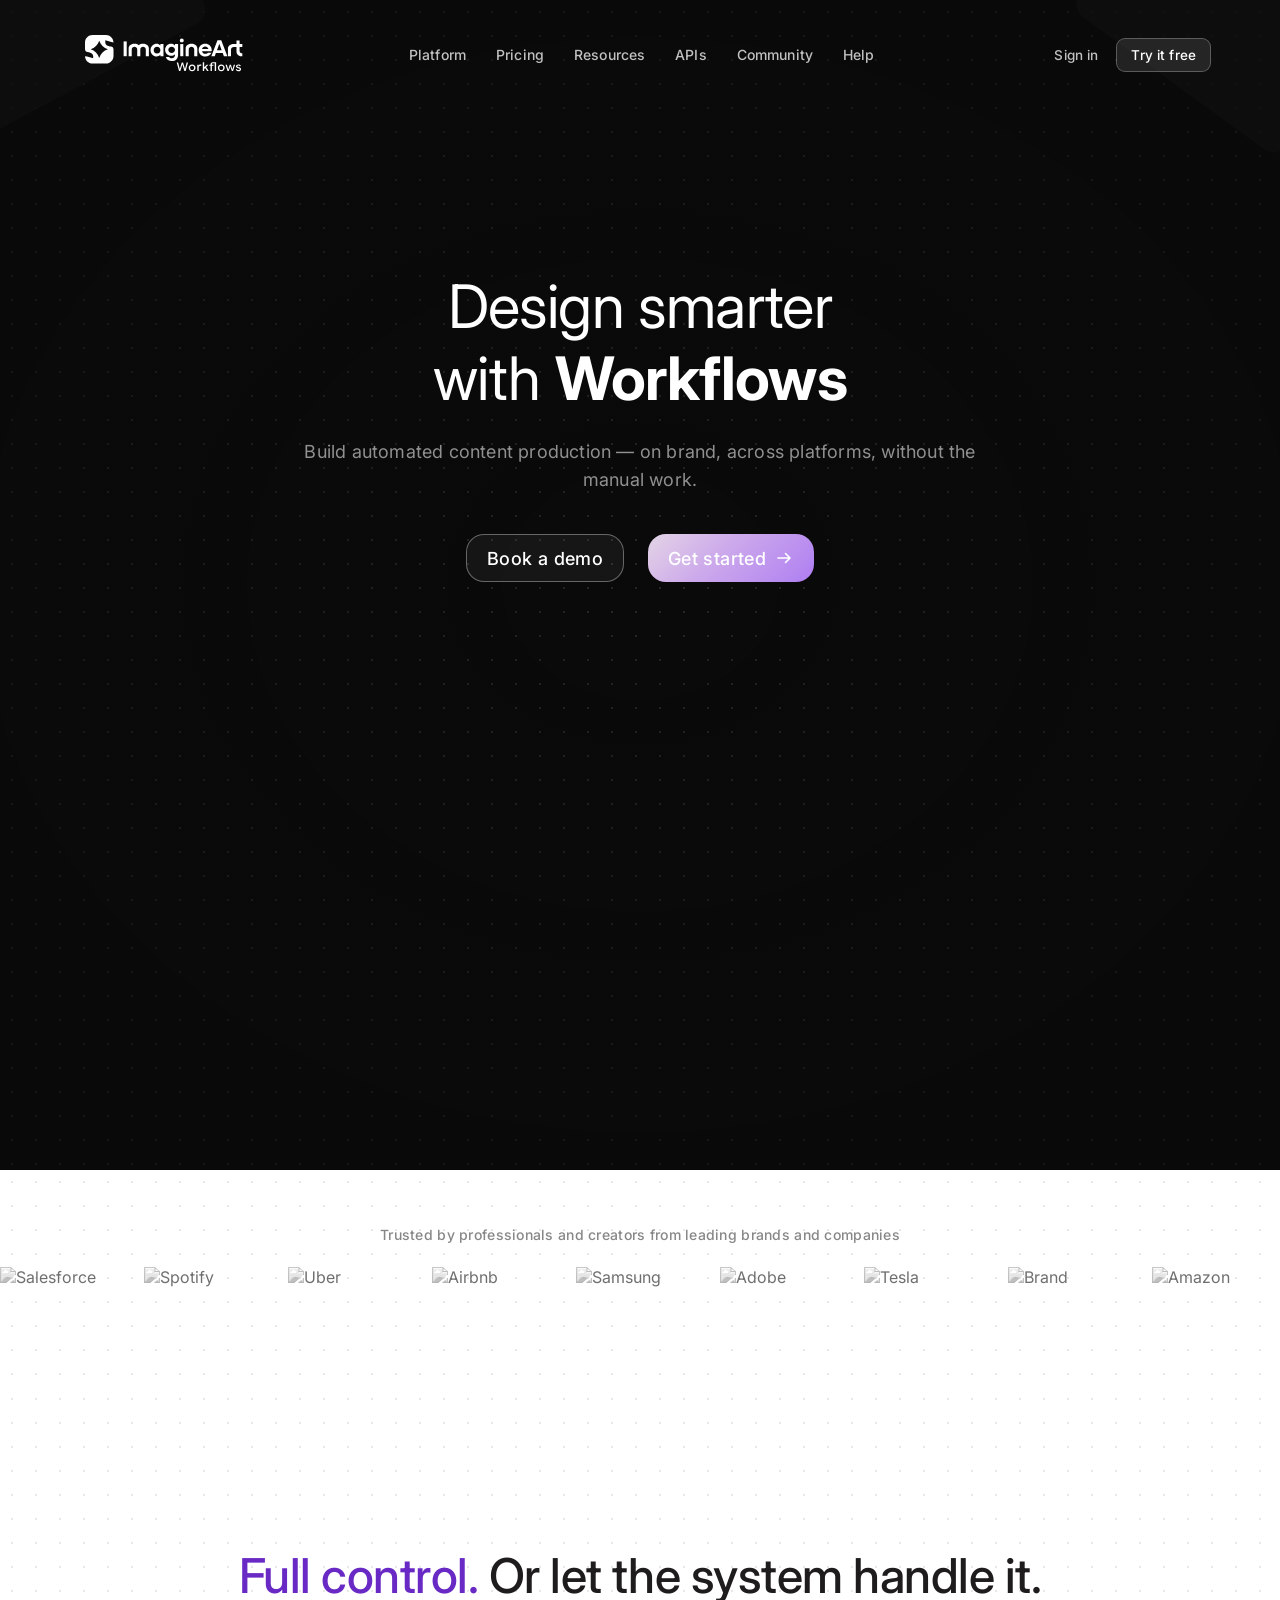
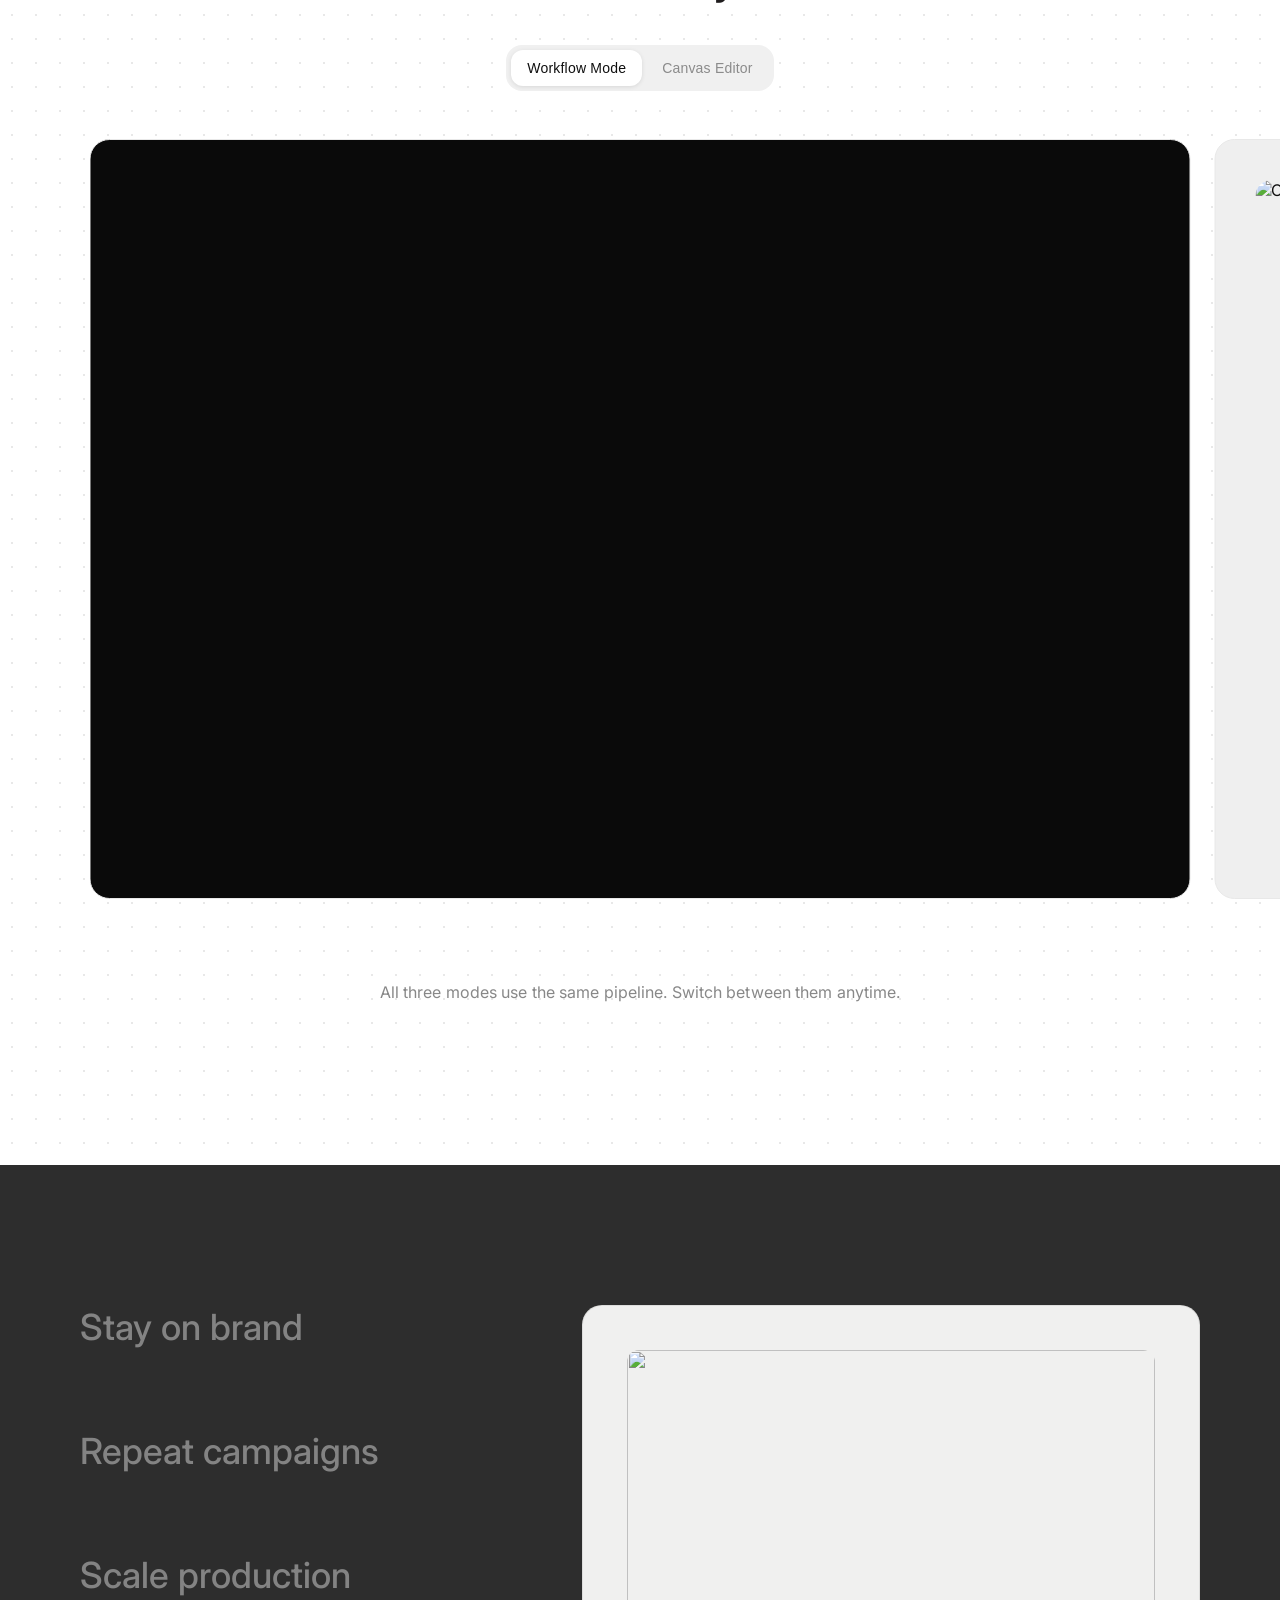
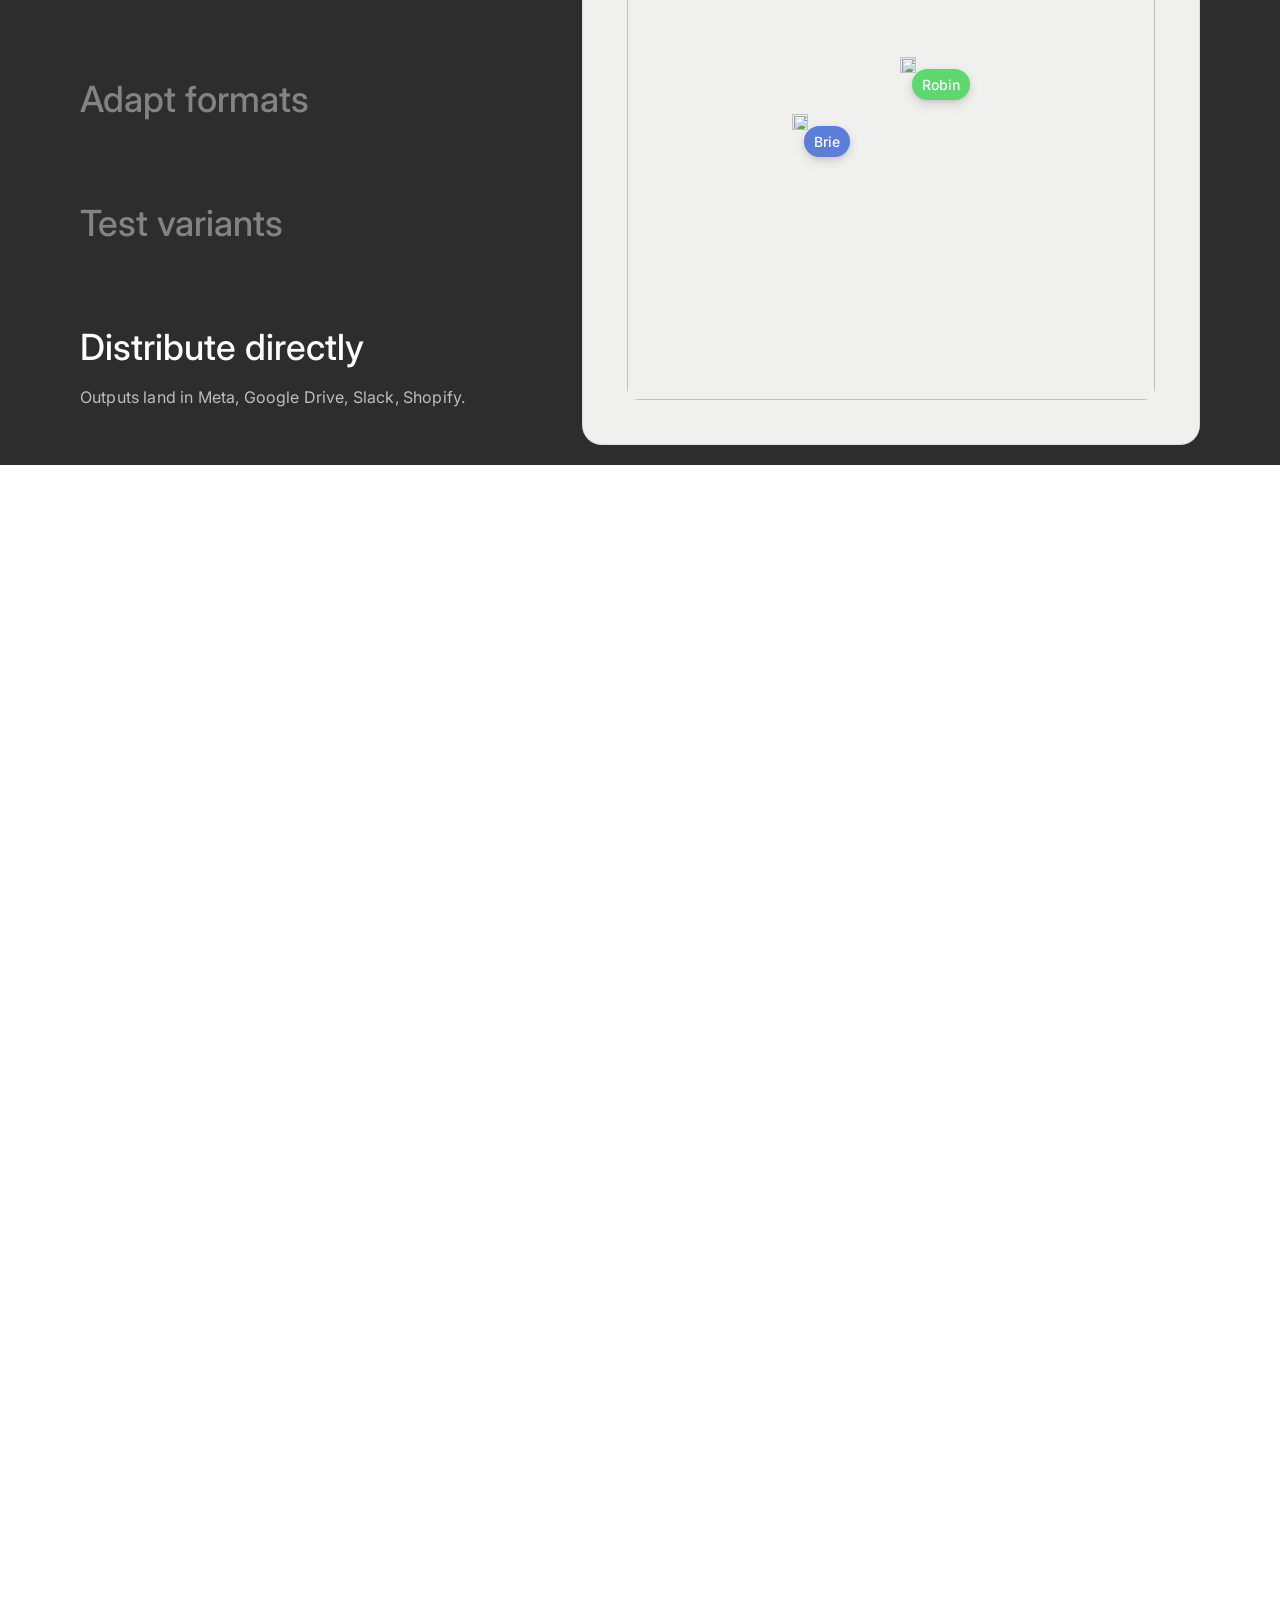
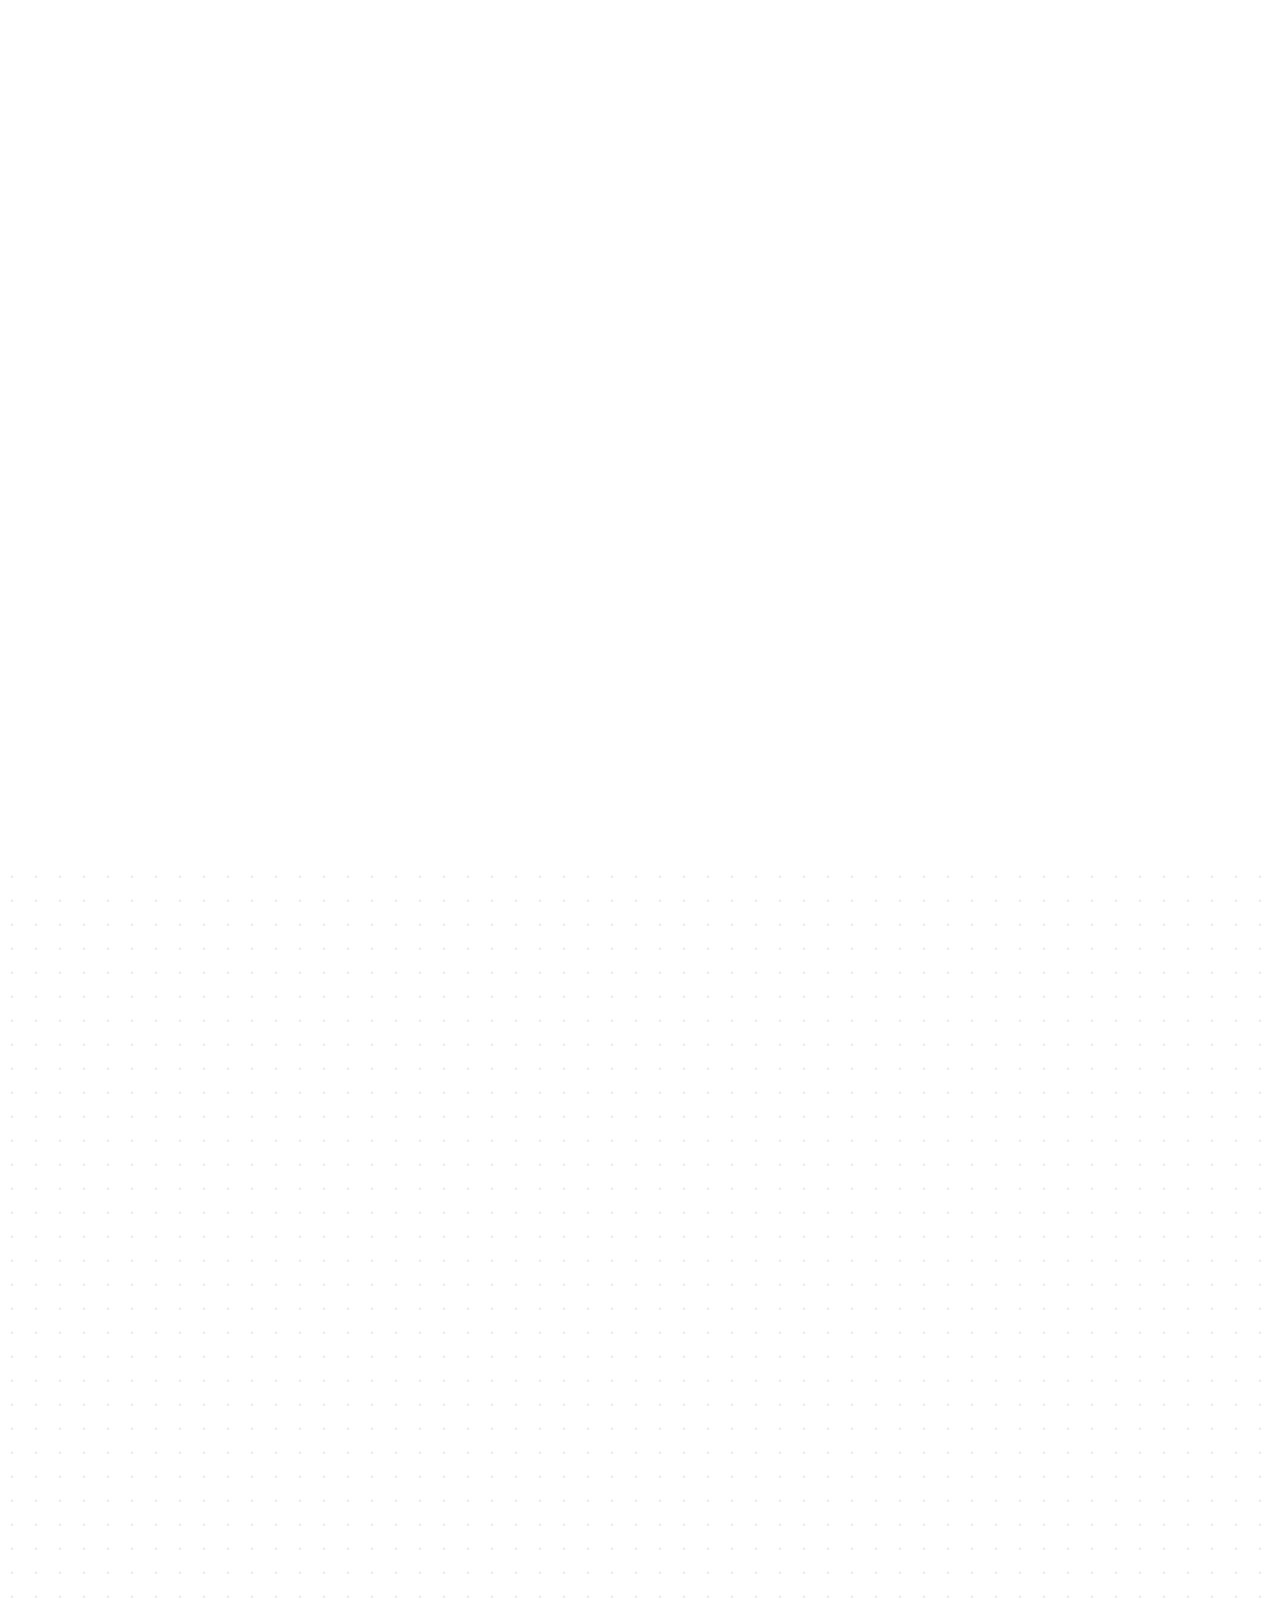
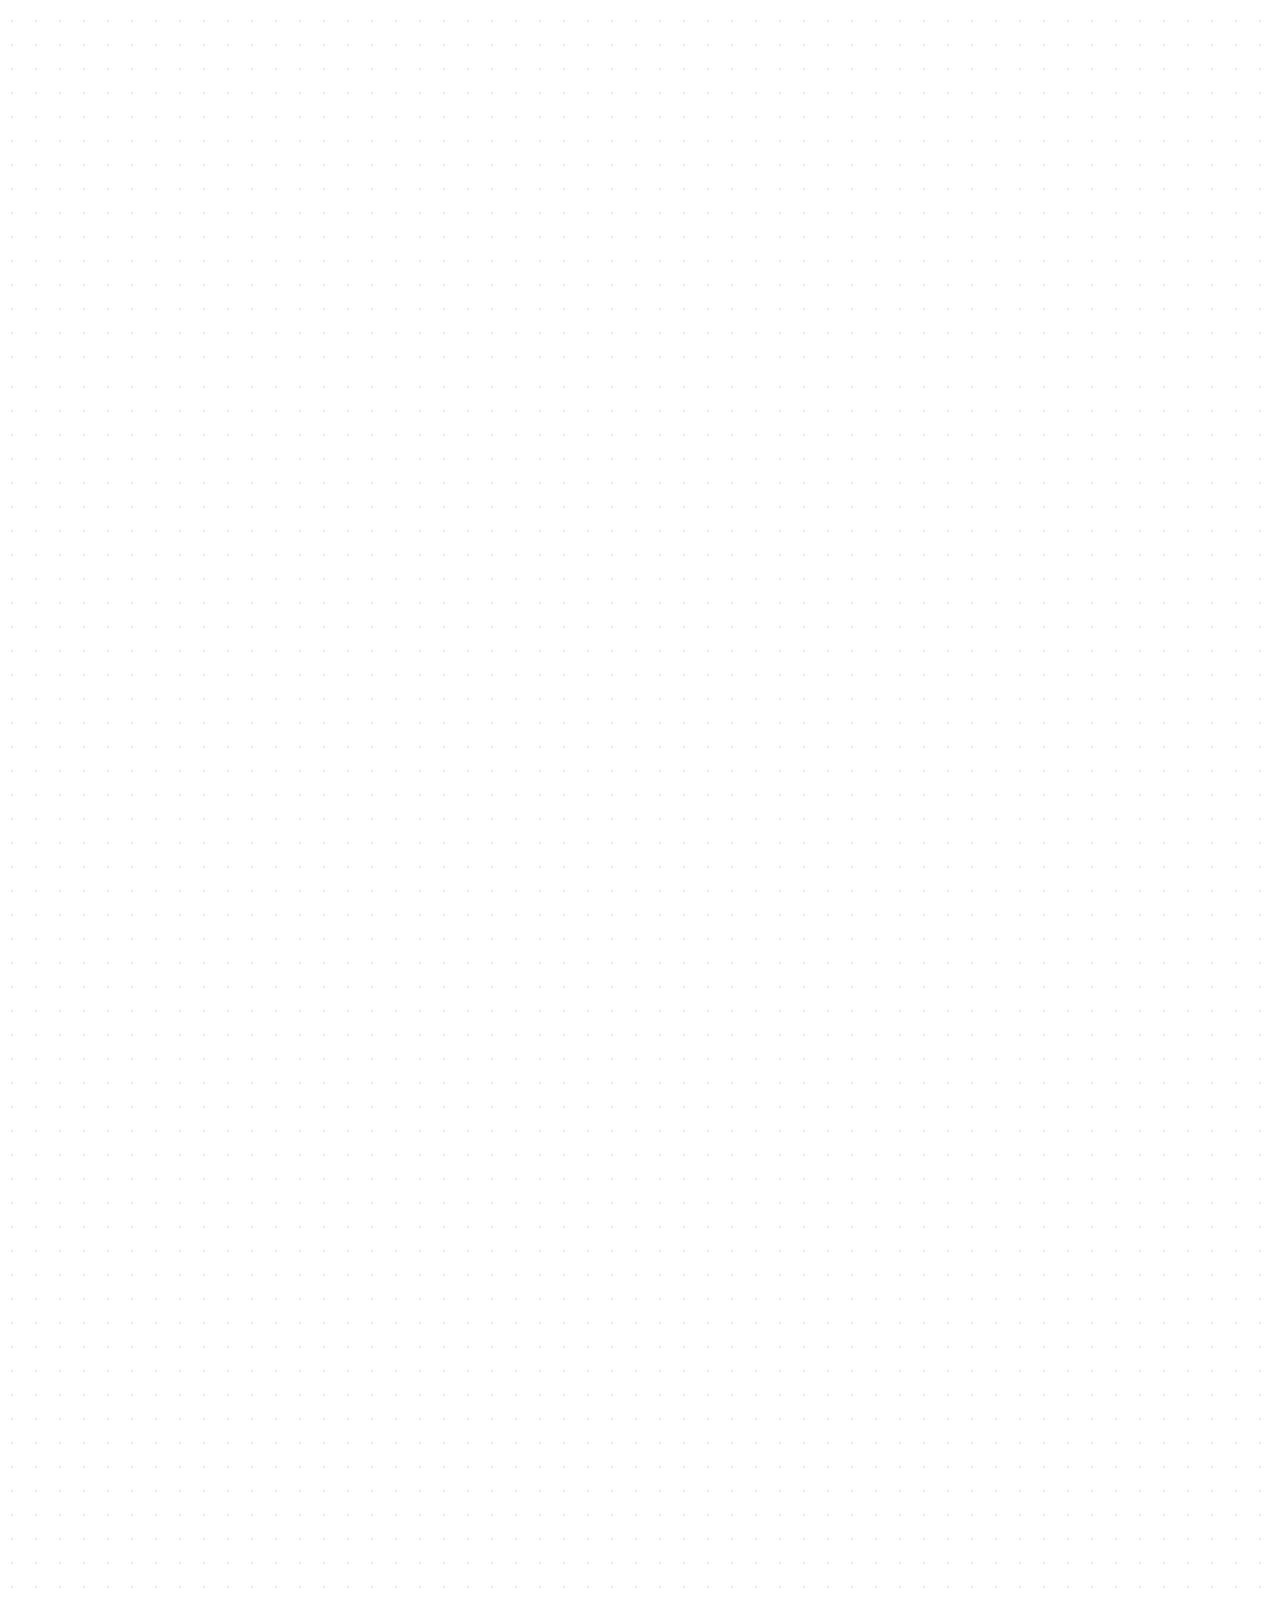
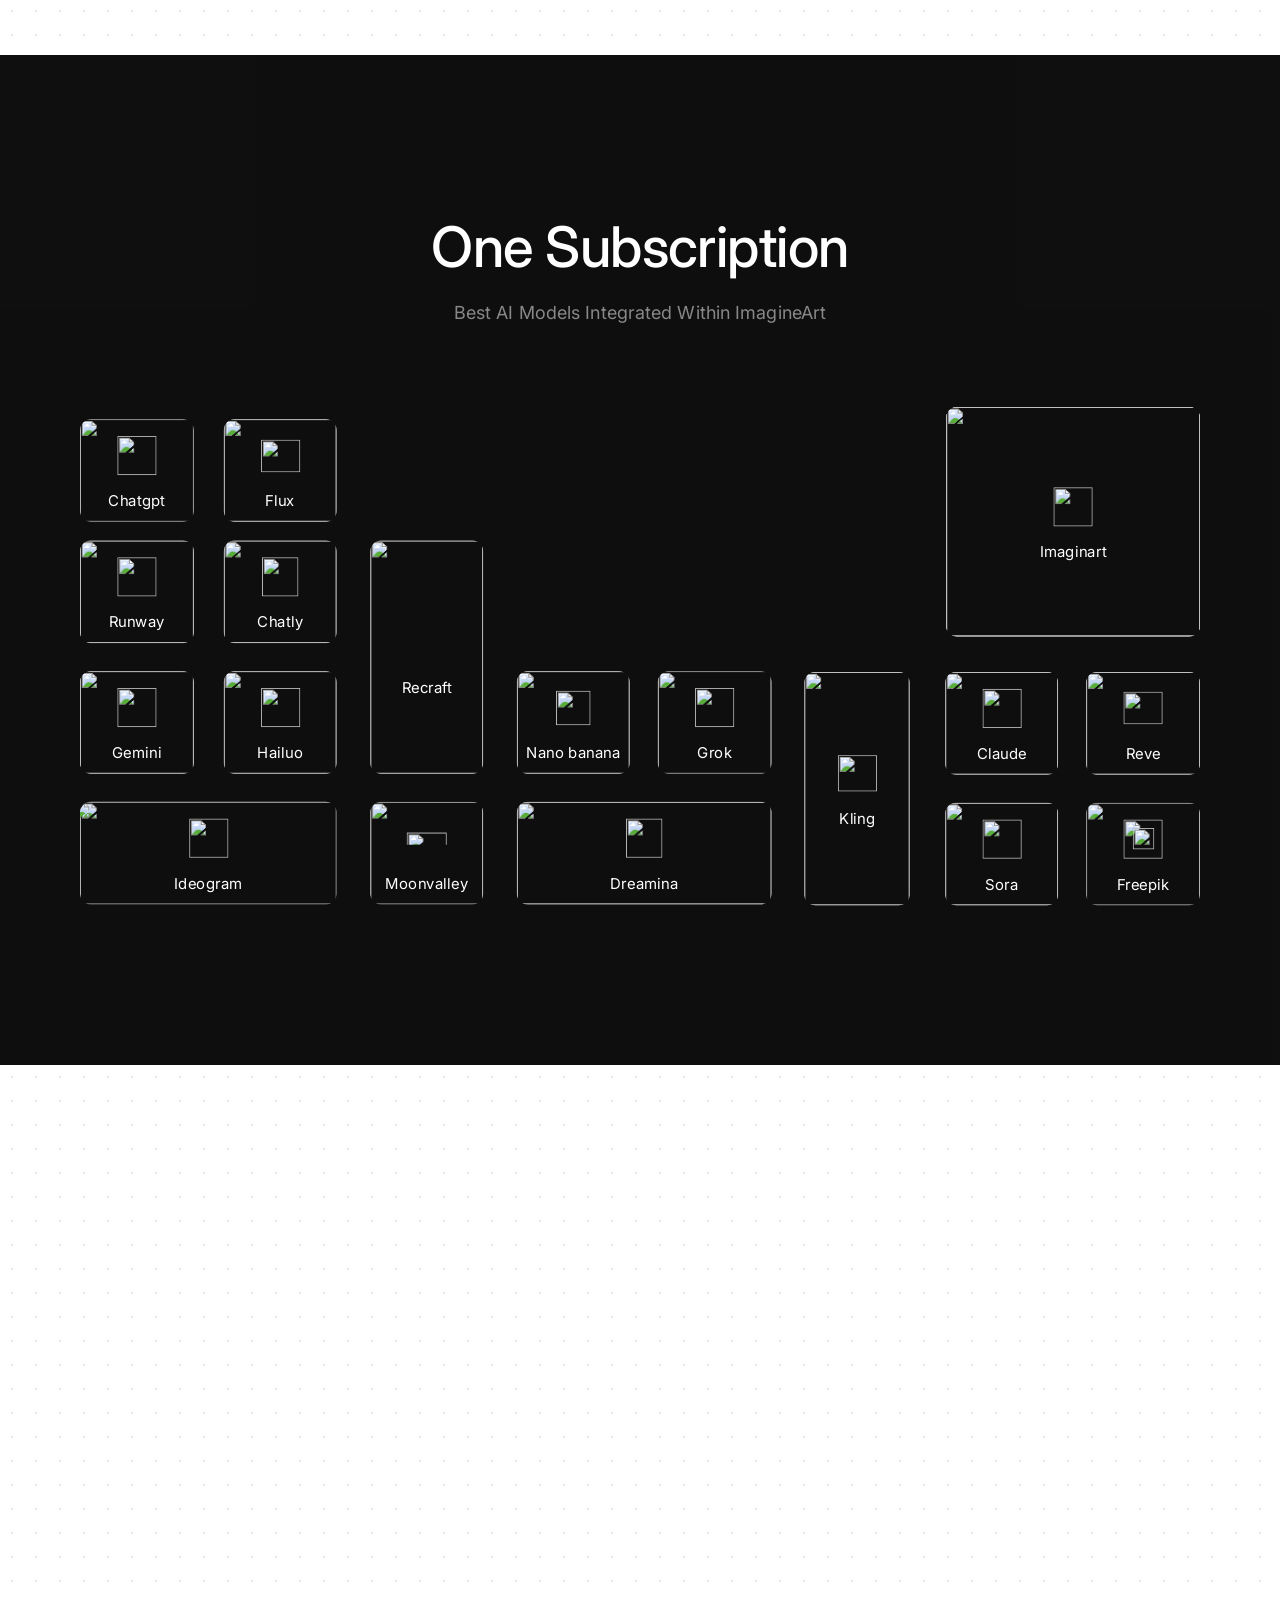
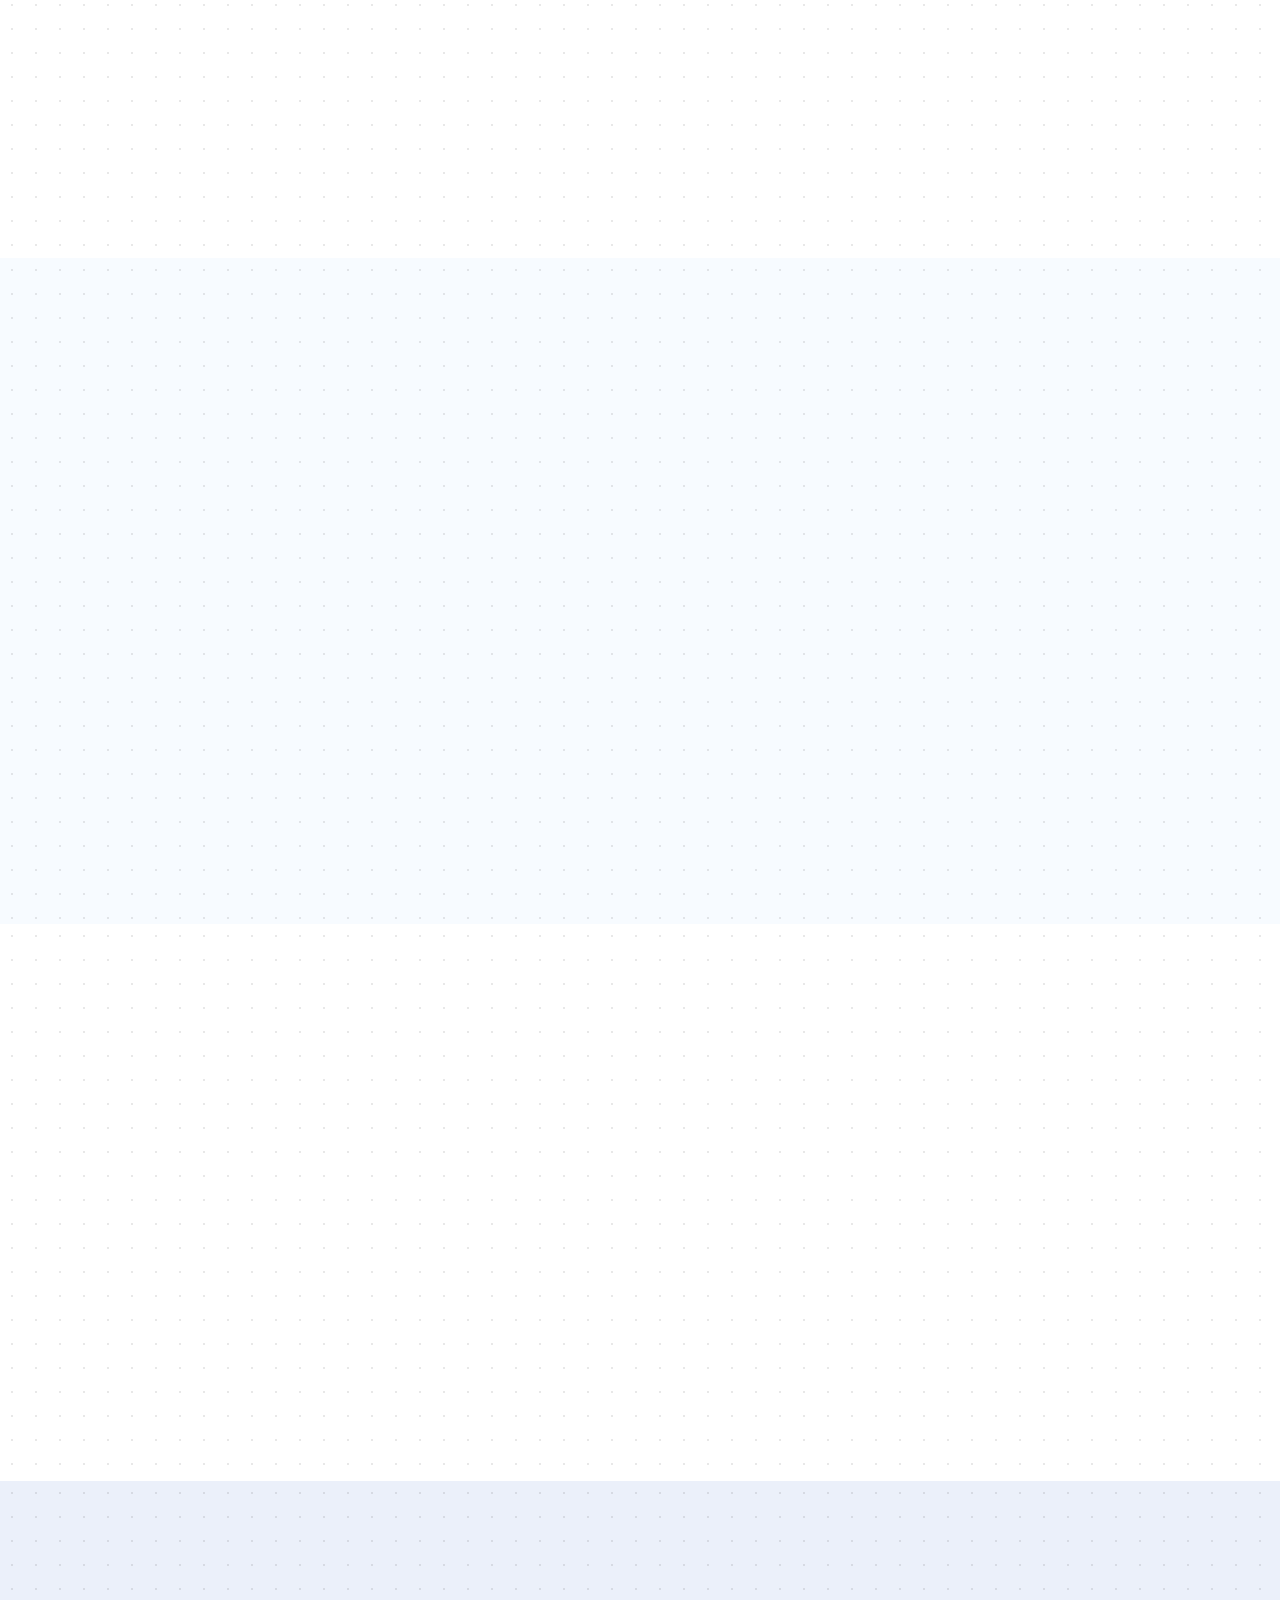
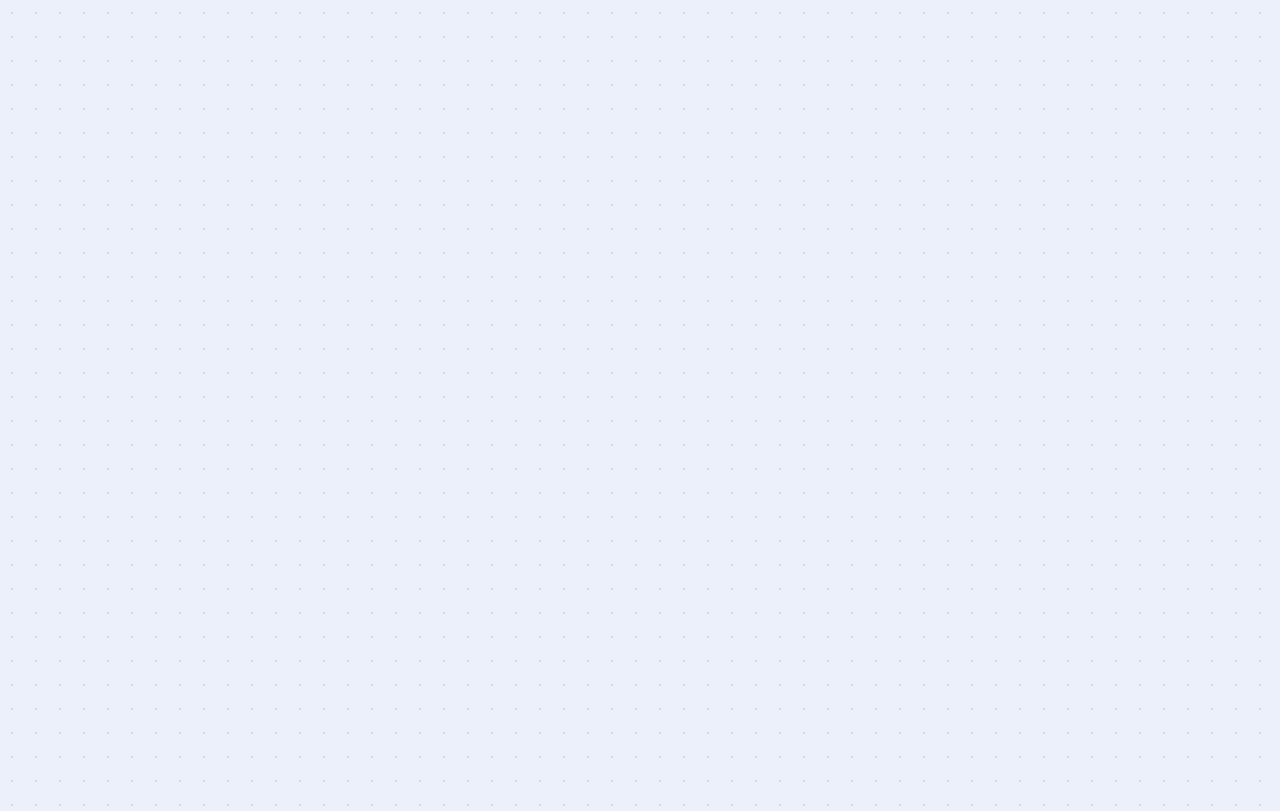
==== commit ff1ee793: "updates on index" ====
--- a/index.html
+++ b/index.html
@@ -214,7 +214,7 @@
       position: absolute; inset: 0;
       background: rgba(23,23,23,0.9); z-index: 1;
     }
-    .brand-inner { position: relative; z-index: 2; width: 100%; display: flex; gap: 40px; align-items: flex-start; }
+    .brand-inner { position: relative; z-index: 2; top: 60px; width: 100%; display: flex; gap: 40px; align-items: flex-start; }
     .brand-left { width: 462px; flex-shrink: 0; display: flex; flex-direction: column; gap: 80px; }
     .brand-feature { cursor: pointer; }
     .brand-feature-title { font-size: 36px; font-weight: 500; line-height: 44px; color: #bdbdbd; transition: color 0.4s ease; }
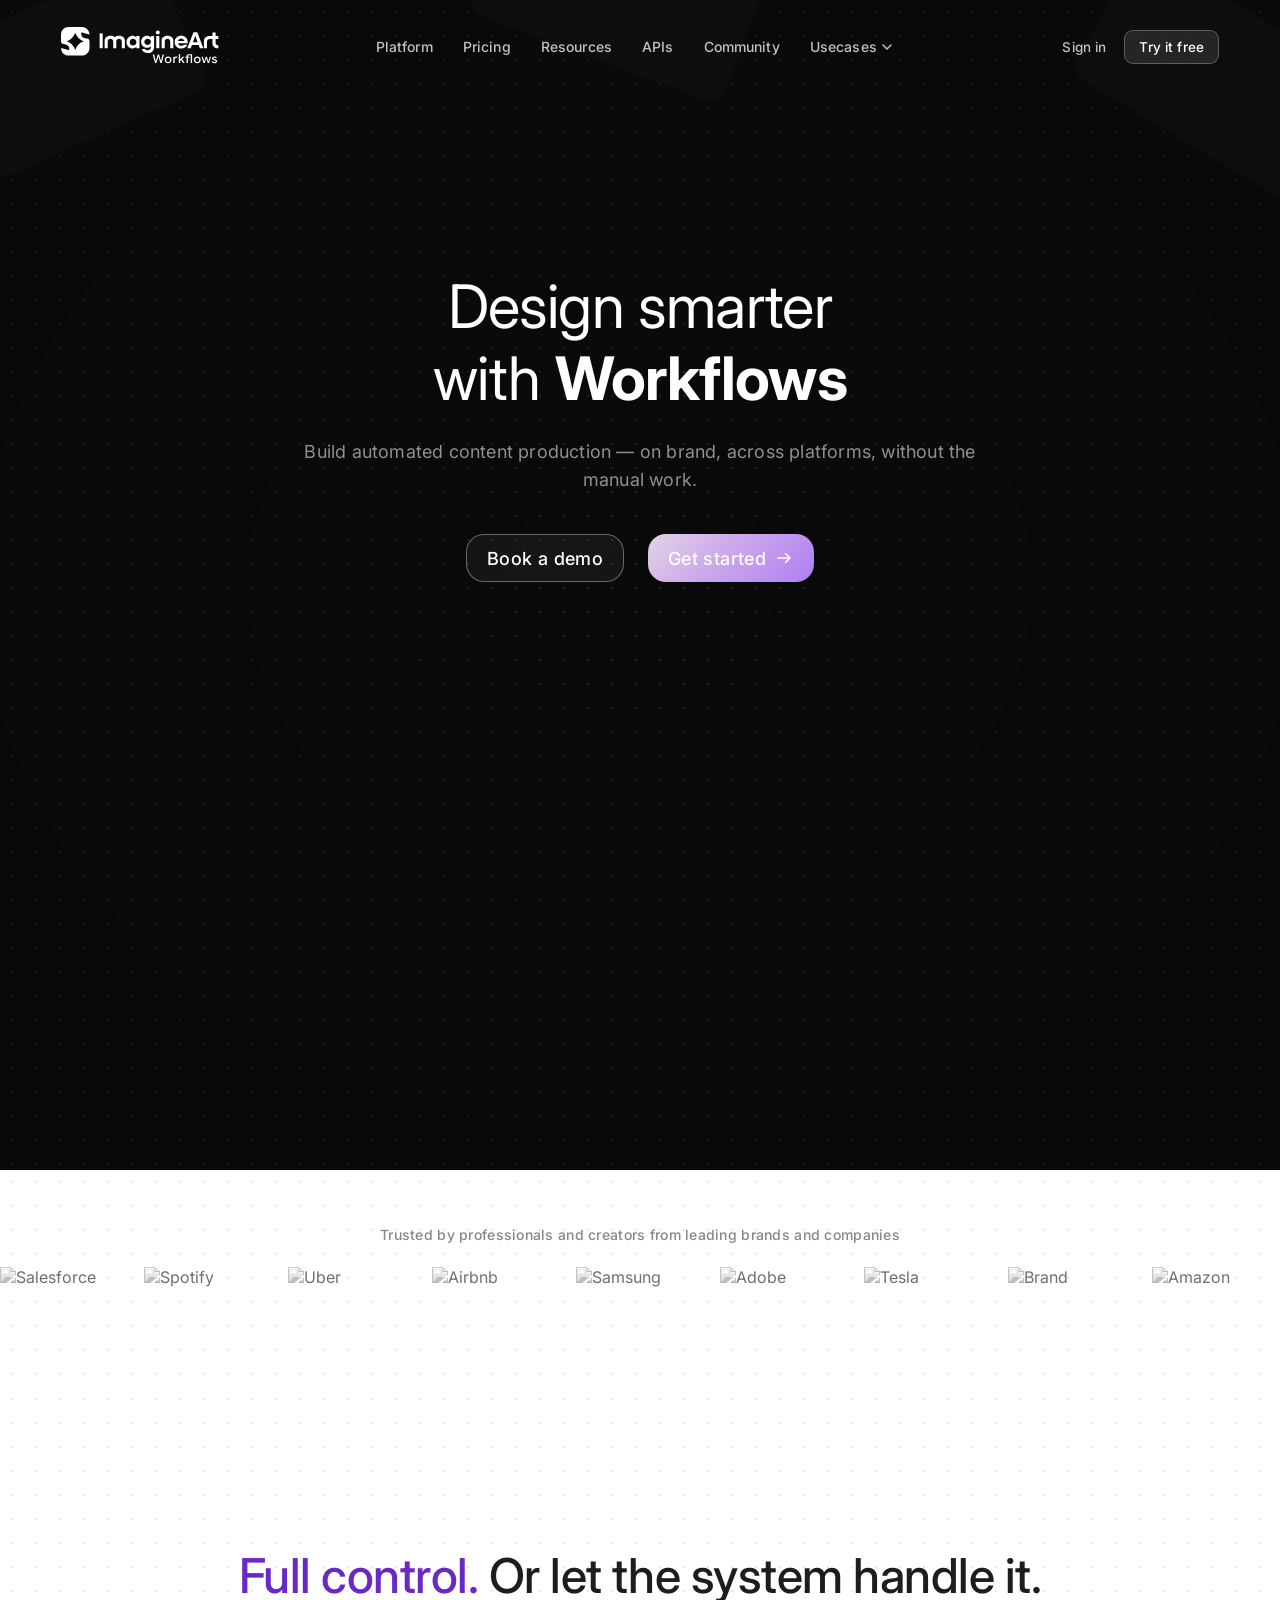
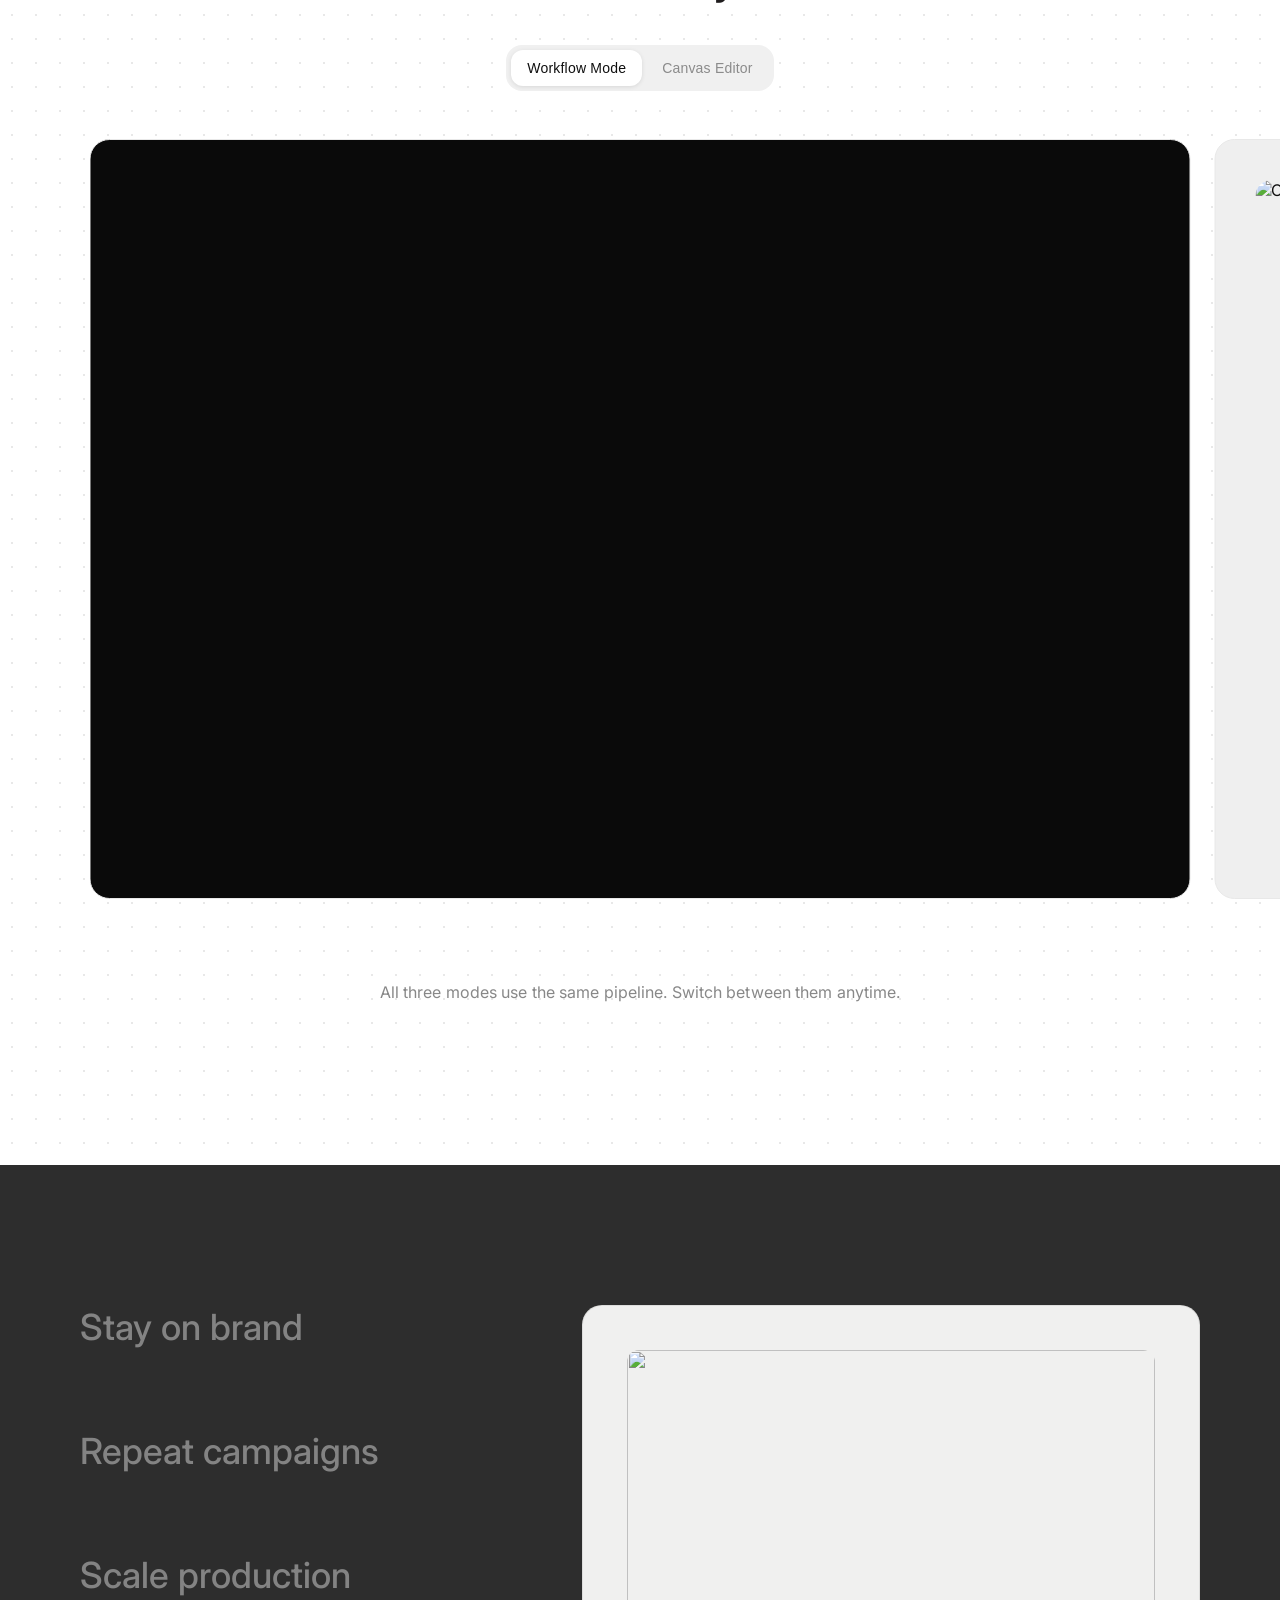
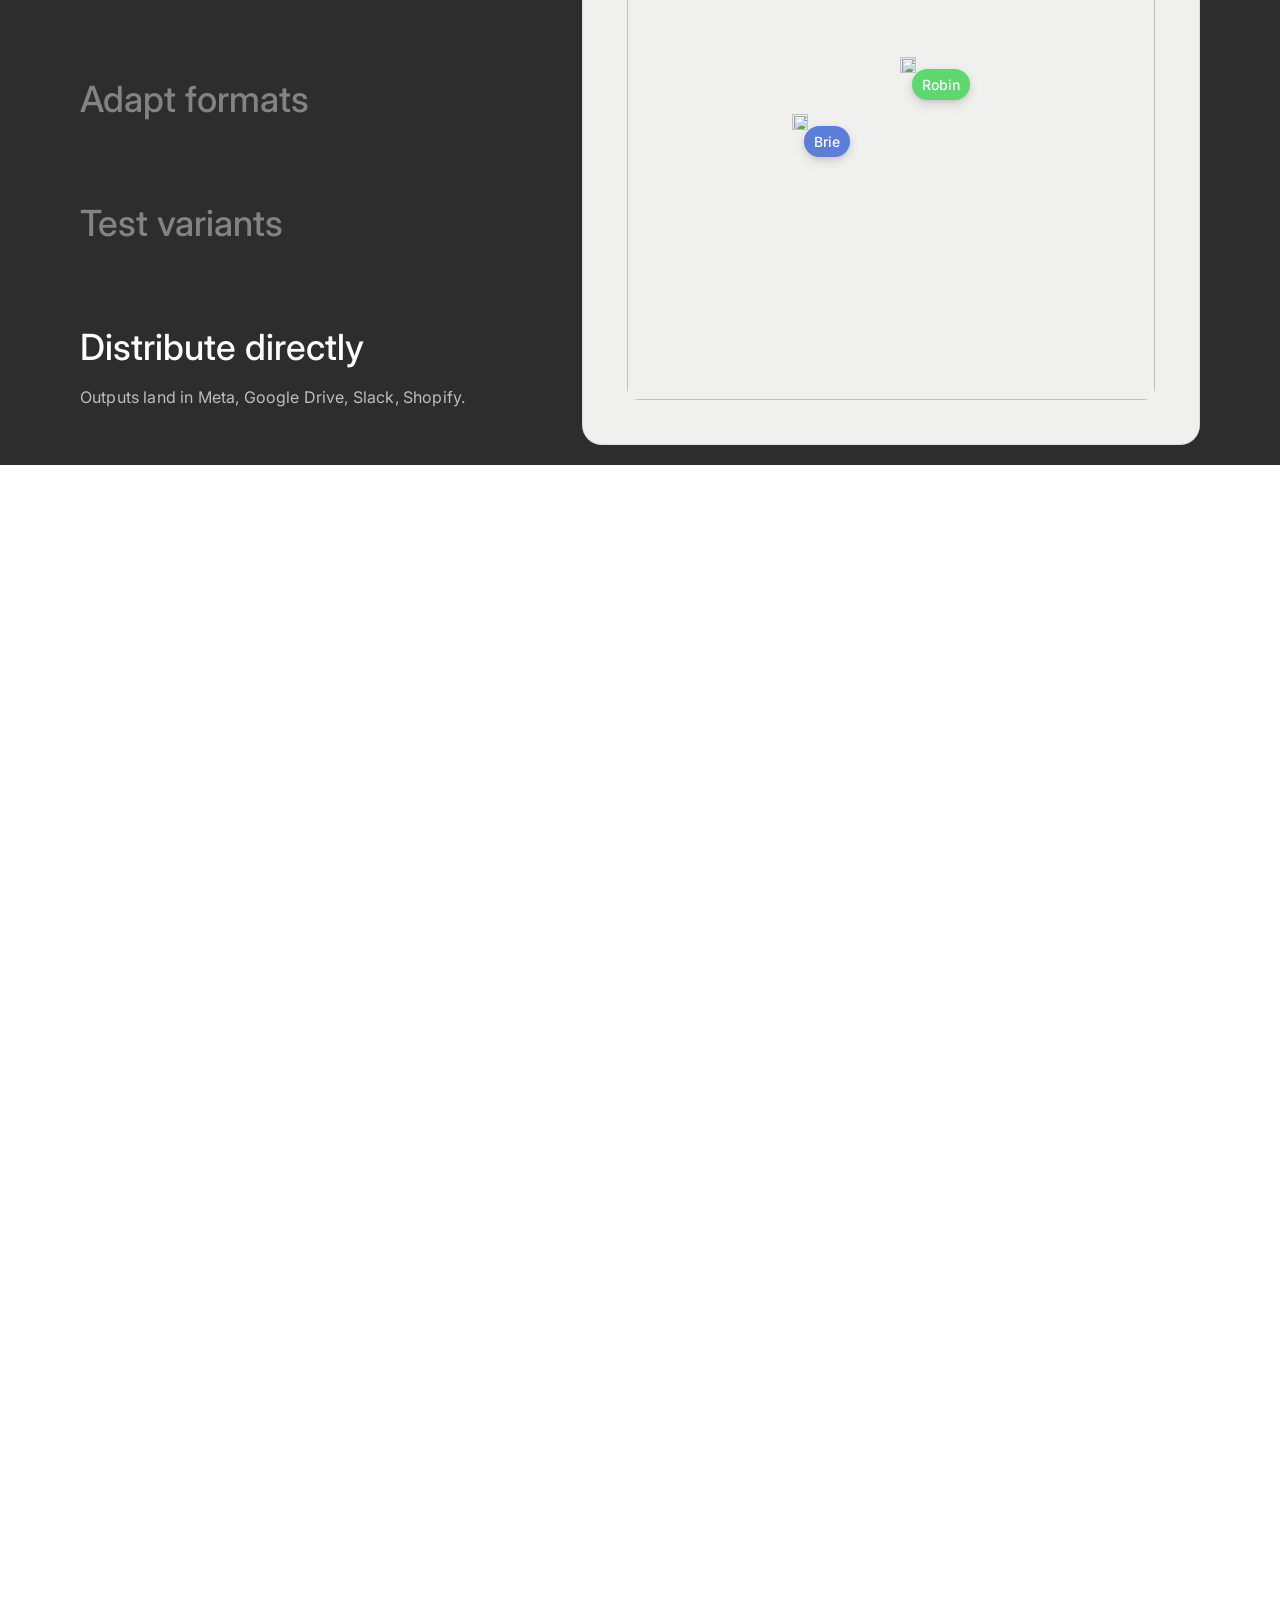
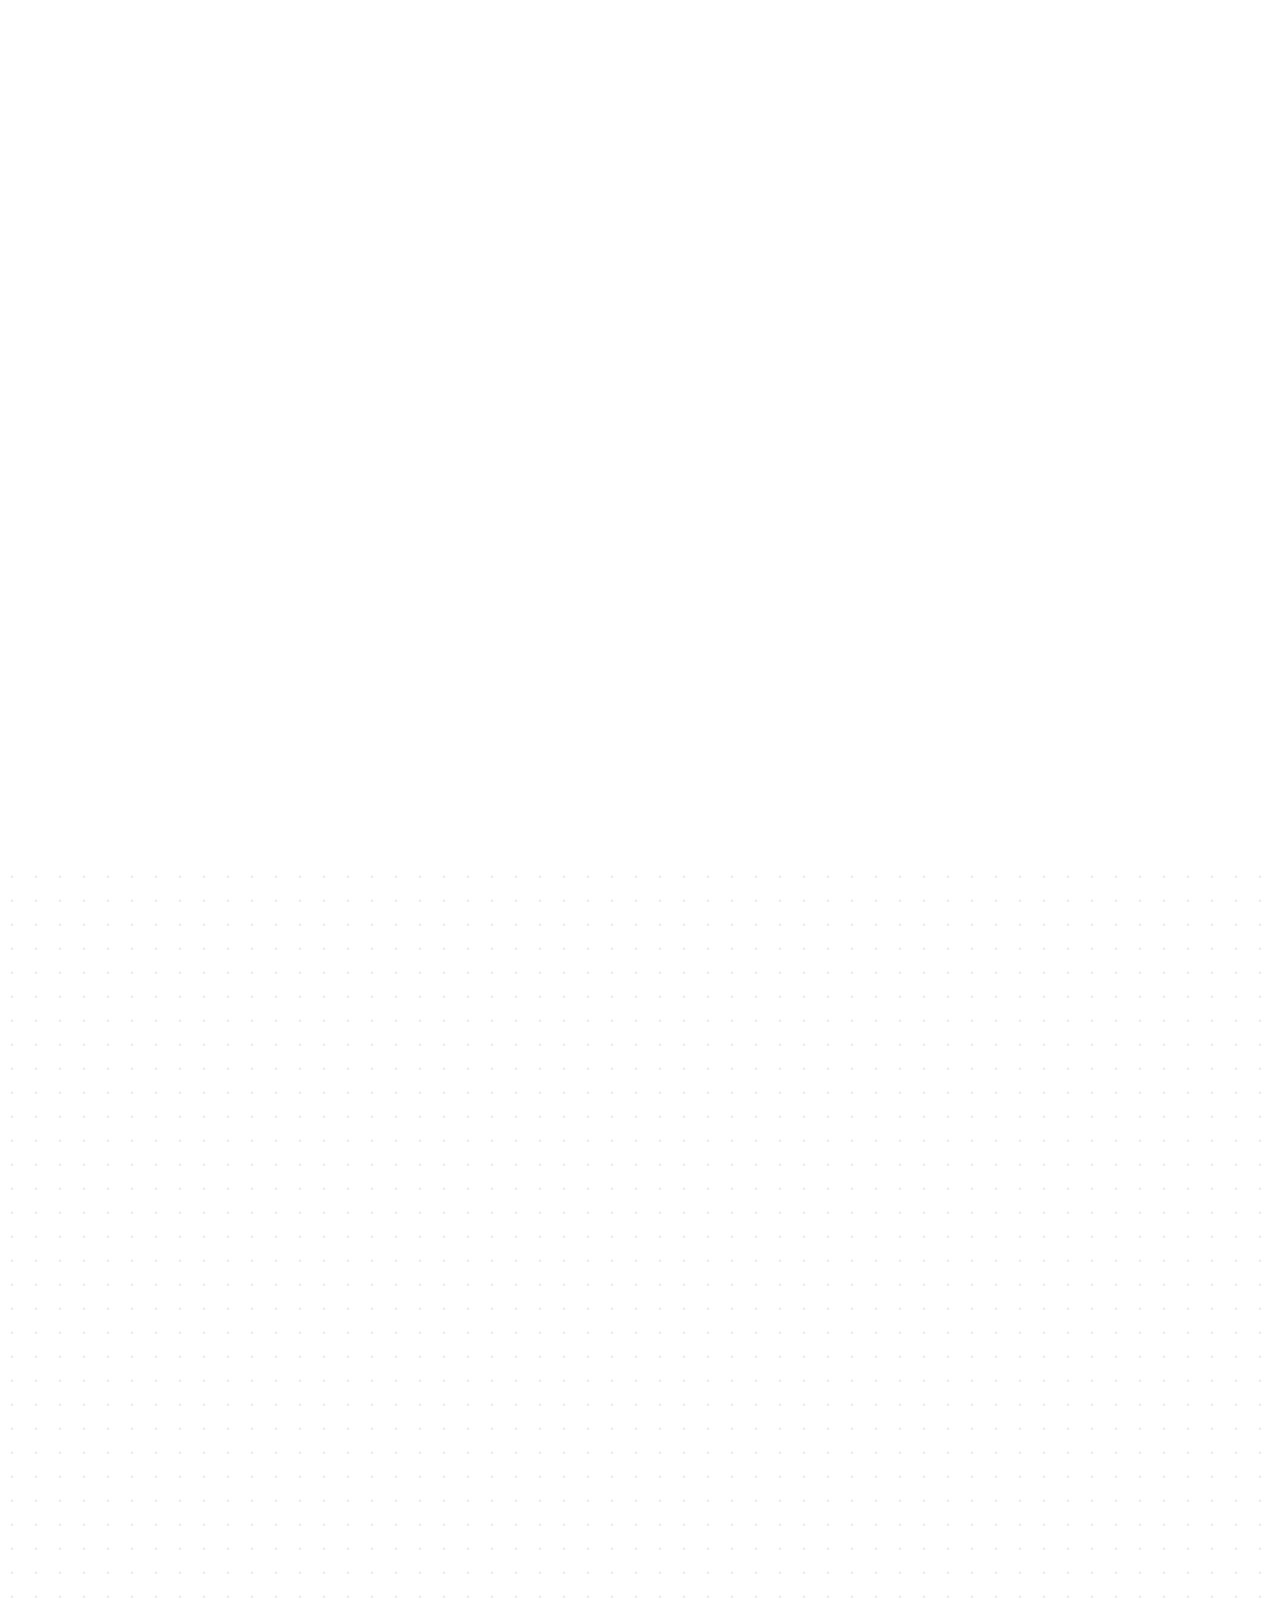
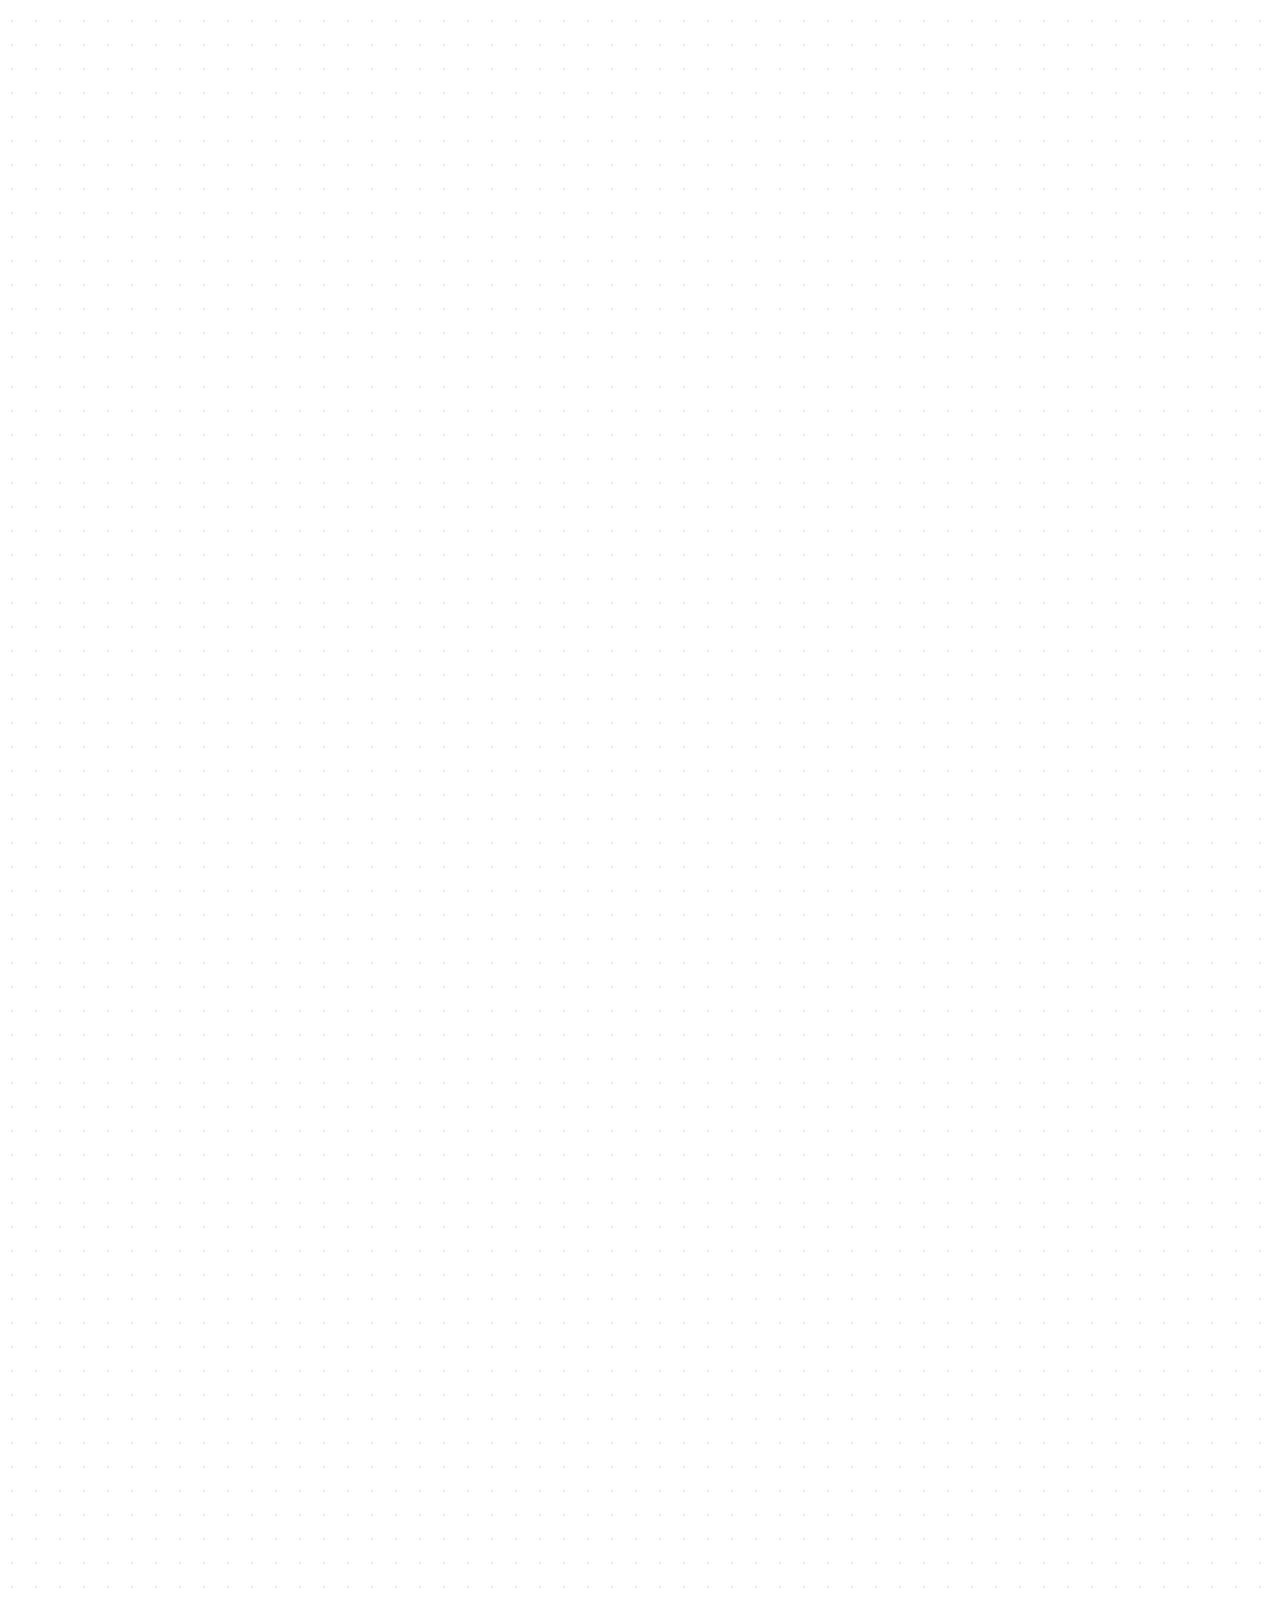
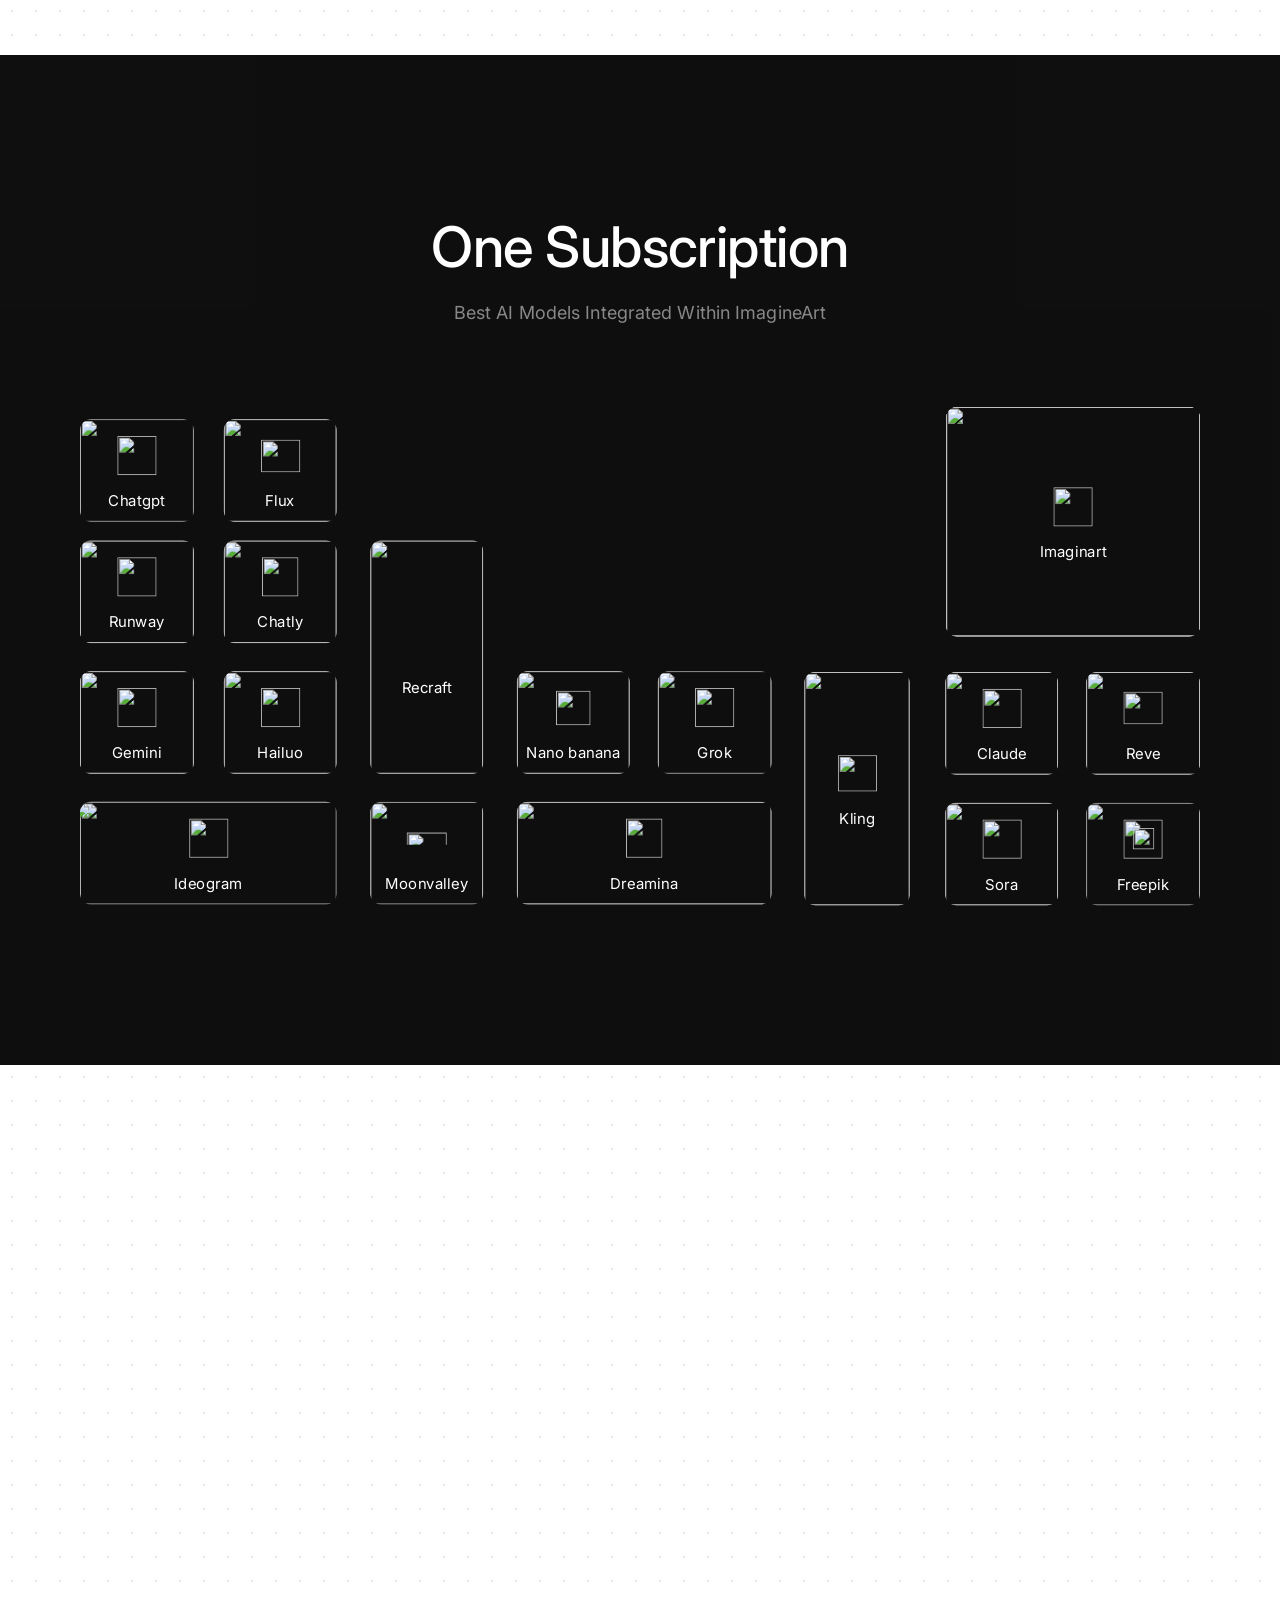
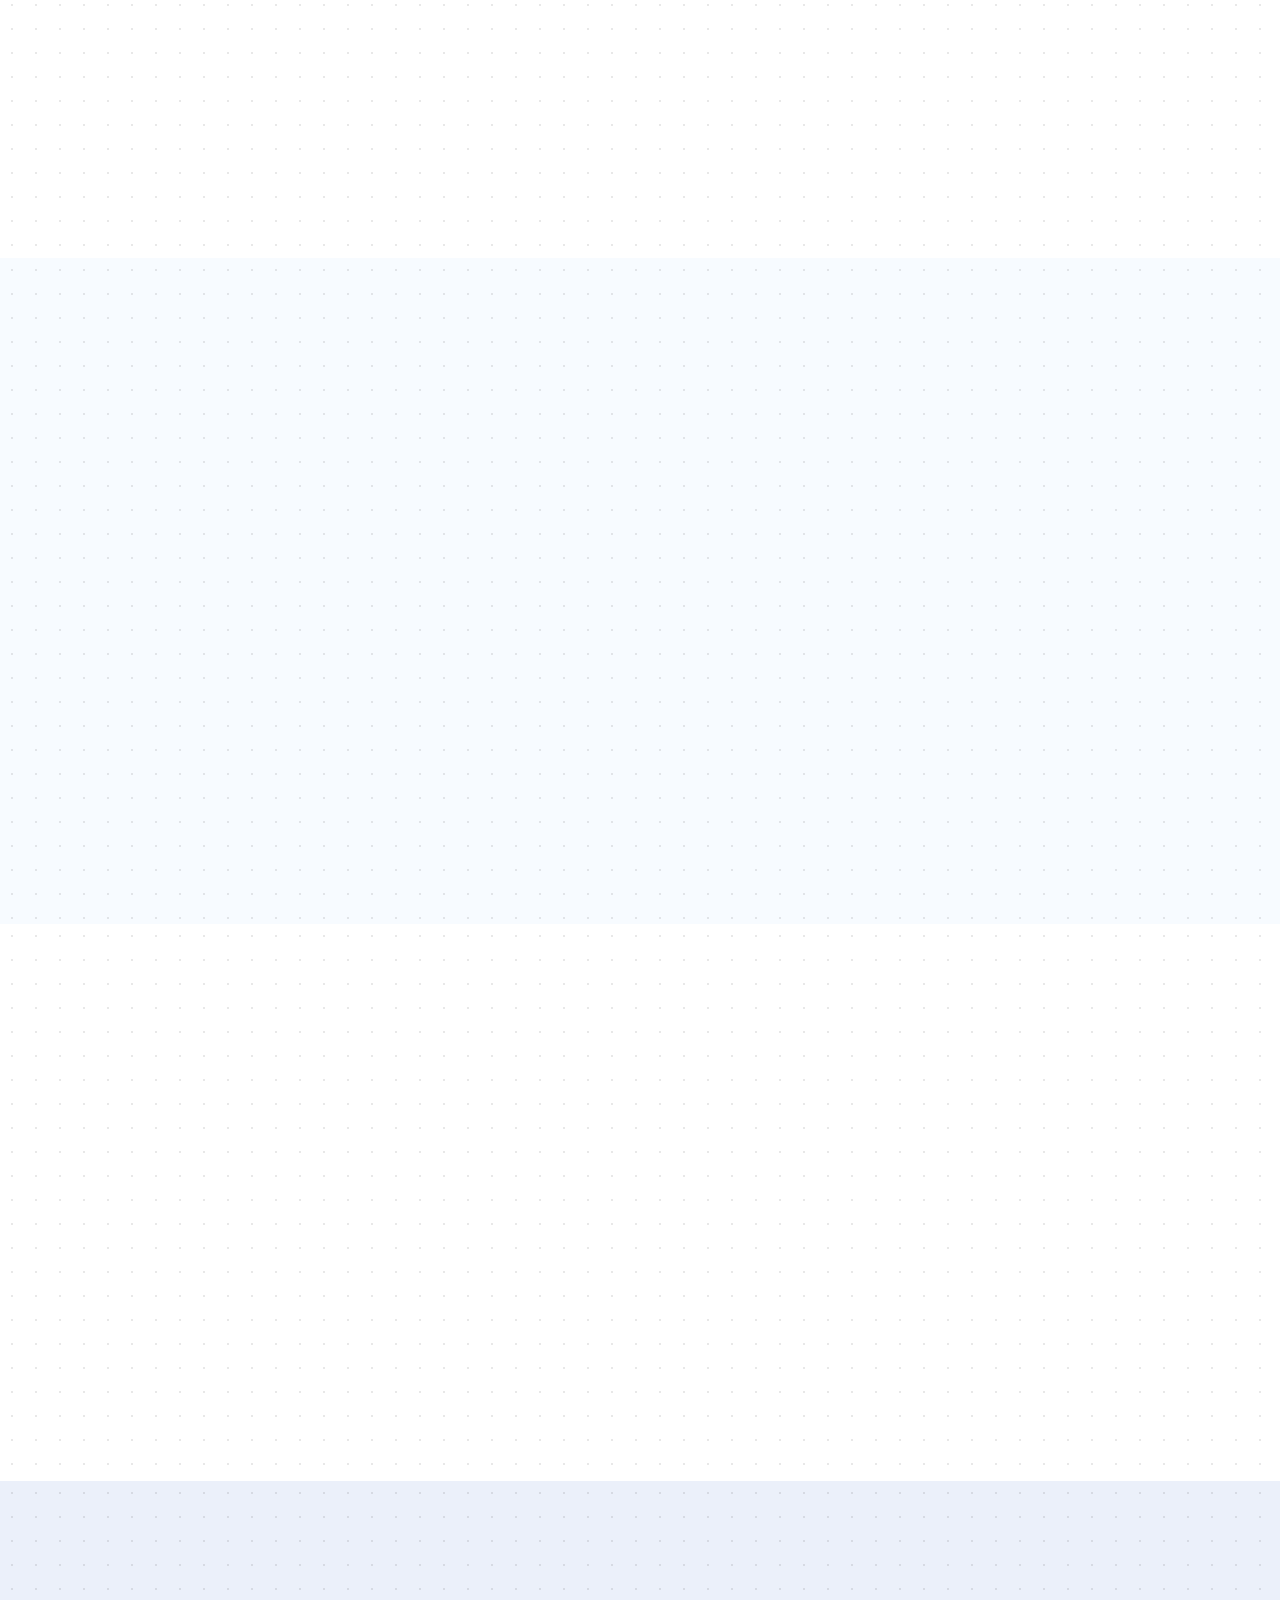
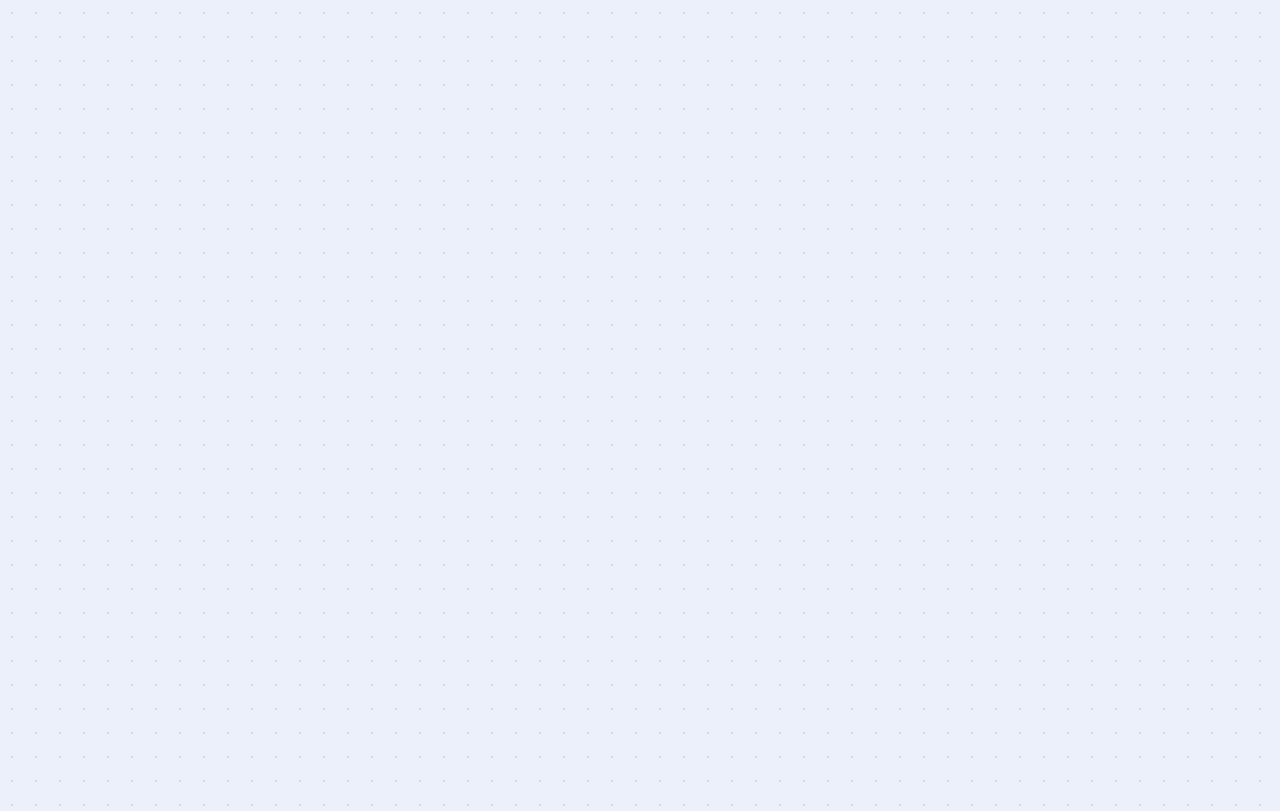
==== commit 1cb6fdbb: "Add ecommerce & architecture pages, reorganize assets - Add ecommerce.html and architecture.html wor" ====
--- a/index.html
+++ b/index.html
@@ -71,6 +71,17 @@
     .nav-links { display: flex; align-items: center; gap: 2px; }
     .nav-link { display: flex; align-items: center; justify-content: center; padding: 6px 14px; border-radius: 8px; font-size: 14px; font-weight: 500; letter-spacing: 0.14px; color: rgba(15,15,15,0.75); text-decoration: none; white-space: nowrap; transition: color 0.15s, background 0.15s; }
     .nav-link:hover { color: #0f0f0f; background: rgba(15,15,15,0.05); }
+    .nav-dropdown { position: relative; }
+    .nav-dropdown-trigger { cursor: pointer; border: none; background: none; font-family: inherit; gap: 5px; }
+    .nav-dropdown-trigger svg { transition: transform 0.2s ease; flex-shrink: 0; }
+    .nav-dropdown:hover .nav-dropdown-trigger svg { transform: rotate(180deg); }
+    .nav-dropdown-menu { position: absolute; top: calc(100% + 10px); left: 50%; transform: translateX(-50%) translateY(-6px); background: #fff; border: 1px solid rgba(0,0,0,0.08); border-radius: 14px; box-shadow: 0 8px 40px rgba(0,0,0,0.12), 0 2px 8px rgba(0,0,0,0.06); padding: 6px; min-width: 200px; opacity: 0; pointer-events: none; transition: opacity 0.18s ease, transform 0.18s ease; z-index: 200; }
+    .nav-dropdown:hover .nav-dropdown-menu { opacity: 1; pointer-events: auto; transform: translateX(-50%) translateY(0); }
+    .nav-dropdown-item { display: flex; align-items: center; padding: 9px 14px; border-radius: 8px; font-size: 13.5px; font-weight: 500; color: #0f0f0f; text-decoration: none; transition: background 0.12s, color 0.12s; white-space: nowrap; }
+    .nav-dropdown-item:hover { background: #f4f0ff; color: #6929c4; }
+    .nav-dropdown-item.current { color: #6929c4; }
+    .navbar:not(.scrolled) .nav-dropdown-trigger { color: rgba(255,255,255,0.75); }
+    .navbar:not(.scrolled) .nav-dropdown-trigger:hover { color: #fff; background: rgba(255,255,255,0.08); }
     .nav-actions { display: flex; align-items: center; gap: 4px; flex-shrink: 0; }
     .btn { display: inline-flex; align-items: center; justify-content: center; gap: 6px; height: 34px; padding: 0 14px; border-radius: 9px; font-size: 13.5px; font-weight: 500; letter-spacing: 0.14px; white-space: nowrap; cursor: pointer; border: none; text-decoration: none; transition: background 0.2s ease, transform 0.15s ease, box-shadow 0.2s ease, color 0.15s; }
     .btn-ghost { background: transparent; color: rgba(15,15,15,0.7); }
@@ -661,165 +672,19 @@
   </div>
 
   <!-- ─── Navbar ─────────────────────────────────────── -->
-  <header class="navbar">
-    <div class="navbar-inner">
-      <a href="/" class="logo">
-        <svg class="logo-white" width="158" height="39" viewBox="0 0 158 39" fill="none" xmlns="http://www.w3.org/2000/svg" aria-label="ImagineArt Workflows">
-<path d="M25.9304 11.5692C22.9368 10.8701 19.5513 10.6474 20.371 5.18344L26.4248 6.88008L28.4962 7.38328C28.3938 3.28641 25.0439 0 20.9234 0H7.54167C3.37215 0 0 3.37992 0 7.53914V13.8759C0 16.009 1.14484 16.5968 2.57923 16.9308H2.57032C5.56382 17.6344 8.94933 17.8615 8.12968 23.321L2.07585 21.6244L0.00445461 21.1256C0.0890924 25.2091 3.4256 28.5 7.54167 28.5H20.9679C25.1285 28.5 28.5096 25.1201 28.5096 20.9609V14.6196C28.5096 12.4999 27.3603 11.8987 25.9304 11.5692ZM14.2503 22.8757C12.9229 18.8857 9.76453 15.626 5.62619 14.25C9.76453 12.874 12.9229 9.6232 14.2503 5.6332C15.5823 9.6232 18.7361 12.8784 22.8789 14.2545C18.7361 15.6349 15.5823 18.8857 14.2503 22.8757Z" fill="url(#paint0_linear_22497_22508)"/>
-<path d="M0.00445461 21.1273H0V20.9714C0 21.0249 -9.31323e-09 21.0739 0.00445461 21.1273Z" fill="url(#paint1_linear_22497_22508)"/>
-<path d="M94.8321 5.44097C94.8321 4.34671 95.6909 3.51405 96.7818 3.51405C97.8728 3.51405 98.7315 4.34671 98.7315 5.44097C98.7315 6.53523 97.8728 7.3679 96.7818 7.3679C95.6909 7.3679 94.8321 6.53523 94.8321 5.44097Z" fill="url(#paint2_linear_22497_22508)"/>
-<path d="M98.3224 9.07802H95.2339V21.2033H98.3224V9.07802Z" fill="url(#paint3_linear_22497_22508)"/>
-<path d="M100.648 13.502V21.2061H103.737V14.5042C103.737 10.8677 109.228 10.8677 109.228 14.5042V21.2061H112.317V13.502C112.317 7.23492 100.641 7.23492 100.641 13.502H100.648Z" fill="url(#paint4_linear_22497_22508)"/>
-<path d="M53.7745 10.195C50.6011 7.56068 43.6427 8.66231 43.6427 13.4962V21.2002H46.7313V14.4984C46.7313 10.8619 52.2228 10.8619 52.2228 14.4984V21.2002H55.3114V14.4984C55.3114 10.8619 60.8029 10.8619 60.8029 14.4984V21.2002H63.8915V13.4962C63.8915 8.66231 56.933 7.56068 53.7597 10.195H53.7745Z" fill="url(#paint5_linear_22497_22508)"/>
-<path d="M120.193 8.78523C116.481 8.78523 113.677 11.519 113.677 15.1334C113.677 18.7478 116.485 21.4816 120.241 21.4816C123.101 21.4816 125.441 19.9378 126.425 17.6535H122.994C122.415 18.3278 121.457 18.792 120.311 18.792C118.649 18.792 117.384 17.7714 116.986 16.2056H126.613C126.68 15.8961 126.709 15.5166 126.709 15.185C126.709 11.5227 123.901 8.78892 120.193 8.78892V8.78155V8.78523ZM117.008 13.9434C117.436 12.4438 118.626 11.4675 120.193 11.4675C121.759 11.4675 123.023 12.4659 123.399 13.9434H117.001H117.008Z" fill="url(#paint6_linear_22497_22508)"/>
-<path d="M89.9893 10.449C89.0126 9.40628 87.66 8.7873 86.0199 8.7873C82.666 8.7873 80.1229 11.4032 80.1229 14.8297C80.1229 18.2561 82.6659 20.872 86.0493 20.872C87.6673 20.872 89.0199 20.2531 89.9966 19.2325V20.0394C89.9966 22.0621 88.7841 23.2743 86.8786 23.2743C85.6439 23.2743 84.5751 22.7584 84.1218 21.9258H80.8711C81.4497 24.4201 83.8159 26.0007 86.8528 26.0007C90.5863 26.0007 93.0852 23.5764 93.0852 19.892V9.07469H89.9966V10.4563V10.449H89.9893ZM86.6648 17.9835C84.7373 17.9835 83.3109 16.6313 83.3109 14.8223C83.3109 13.0133 84.7373 11.6832 86.6648 11.6832C88.5924 11.6832 89.9966 13.0354 89.9966 14.8223C89.9966 16.6092 88.5482 17.9835 86.6648 17.9835Z" fill="url(#paint7_linear_22497_22508)"/>
-<path d="M157.322 12.0507V9.07376H154.576V5.44834H151.487V9.07376H148.76C145.841 9.07376 142.926 10.6396 142.926 13.7713V21.2064H146.014V14.7735C146.014 12.9534 147.389 12.0544 148.76 12.0544H151.487V16.6415C151.487 19.7732 154.406 21.339 157.322 21.339V18.3731C155.947 18.3731 154.576 17.4631 154.576 15.643V12.0544H157.322V12.0434V12.0507Z" fill="url(#paint8_linear_22497_22508)"/>
-<path d="M75.3869 9.07475V10.5006C75.3869 10.5006 75.3648 10.4711 75.3537 10.4601C71.8561 6.66517 65.5205 9.889 65.5131 15.1319C65.5131 20.3747 71.8524 23.5912 75.3537 19.8036C75.3648 19.7926 75.3758 19.7742 75.3869 19.7631V21.189H78.4754V9.07475H75.3869ZM72.033 18.481C70.1275 18.481 68.7012 17.033 68.7012 15.1282C68.7012 13.2234 70.1275 11.7754 72.033 11.7754C73.9384 11.7754 75.3869 13.2234 75.3869 15.1282C75.3869 17.033 73.9605 18.481 72.033 18.481Z" fill="url(#paint9_linear_22497_22508)"/>
-<path d="M41.7078 6.40685H38.6192V21.1996H41.7078V6.40685Z" fill="url(#paint10_linear_22497_22508)"/>
-<path d="M132.466 5.2411H136.236L142.369 21.2018H138.875L137.74 18.1032H130.866L129.757 21.2018H126.311L132.466 5.2411ZM136.653 15.1631L134.316 8.75599L131.957 15.1631H136.656H136.653Z" fill="url(#paint11_linear_22497_22508)"/>
-<path d="M94.0311 36L91.7031 27.408H93.1551L94.6191 33.144L94.7751 33.876H94.8171L95.0031 33.144L96.7491 27.408H98.0691L99.7671 33.144L99.9531 33.87H99.9891L100.157 33.144L101.609 27.408H103.007L100.703 36H99.3651L97.5771 30.03L97.3971 29.37H97.3611L97.1751 30.024L95.3451 36H94.0311ZM107.111 36.204C106.095 36.204 105.269 35.886 104.633 35.25C104.001 34.614 103.685 33.812 103.685 32.844C103.685 31.864 104.005 31.056 104.645 30.42C105.285 29.784 106.107 29.466 107.111 29.466C108.119 29.466 108.943 29.788 109.583 30.432C110.223 31.076 110.543 31.88 110.543 32.844C110.543 33.804 110.227 34.604 109.595 35.244C108.963 35.884 108.135 36.204 107.111 36.204ZM107.111 34.986C107.699 34.986 108.183 34.788 108.563 34.392C108.943 33.992 109.133 33.476 109.133 32.844C109.133 32.212 108.943 31.696 108.563 31.296C108.187 30.892 107.703 30.69 107.111 30.69C106.519 30.69 106.033 30.89 105.653 31.29C105.277 31.69 105.089 32.208 105.089 32.844C105.089 33.48 105.277 33.996 105.653 34.392C106.033 34.788 106.519 34.986 107.111 34.986ZM112.282 36V29.676H113.596V30.798L113.452 30.654H113.638C113.766 30.306 113.992 30.022 114.316 29.802C114.644 29.578 114.998 29.466 115.378 29.466C115.51 29.466 115.644 29.48 115.78 29.508C115.916 29.532 116.042 29.568 116.158 29.616C116.274 29.664 116.332 29.688 116.332 29.688L116.128 30.972C116.128 30.972 116.072 30.95 115.96 30.906C115.848 30.858 115.728 30.82 115.6 30.792C115.476 30.764 115.36 30.75 115.252 30.75C114.808 30.75 114.434 30.918 114.13 31.254C113.826 31.59 113.674 32.062 113.674 32.67V36H112.282ZM118.65 34.524V32.82L121.692 29.676H123.432L118.65 34.524ZM117.786 36V27.21H119.178V36H117.786ZM122.07 36L119.802 32.598L120.744 31.608L123.714 36H122.07ZM125.53 36V29.244C125.53 28.628 125.738 28.136 126.154 27.768C126.57 27.396 127.106 27.21 127.762 27.21H130.414V28.32H127.984C127.672 28.32 127.416 28.41 127.216 28.59C127.016 28.77 126.916 29.028 126.916 29.364V36H125.53ZM124.378 30.834V29.676H126.226V30.834H124.378ZM126.202 30.834V29.676H128.476V30.834H126.202ZM129.718 36V27.21H131.11V36H129.718ZM136.266 36.204C135.25 36.204 134.424 35.886 133.788 35.25C133.156 34.614 132.84 33.812 132.84 32.844C132.84 31.864 133.16 31.056 133.8 30.42C134.44 29.784 135.262 29.466 136.266 29.466C137.274 29.466 138.098 29.788 138.738 30.432C139.378 31.076 139.698 31.88 139.698 32.844C139.698 33.804 139.382 34.604 138.75 35.244C138.118 35.884 137.29 36.204 136.266 36.204ZM136.266 34.986C136.854 34.986 137.338 34.788 137.718 34.392C138.098 33.992 138.288 33.476 138.288 32.844C138.288 32.212 138.098 31.696 137.718 31.296C137.342 30.892 136.858 30.69 136.266 30.69C135.674 30.69 135.188 30.89 134.808 31.29C134.432 31.69 134.244 32.208 134.244 32.844C134.244 33.48 134.432 33.996 134.808 34.392C135.188 34.788 135.674 34.986 136.266 34.986ZM142.516 36L140.494 29.676H141.88L143.02 33.648L143.224 34.38H143.266L143.482 33.66L144.7 29.676H145.948L147.172 33.648L147.388 34.38H147.43L147.628 33.648L148.78 29.676H150.094L148.072 36H146.806L145.516 31.986L145.306 31.26H145.264L145.054 31.986L143.794 36H142.516ZM153.497 36.21C153.057 36.21 152.675 36.154 152.351 36.042C152.031 35.93 151.749 35.772 151.505 35.568C151.265 35.364 151.081 35.154 150.953 34.938C150.825 34.722 150.761 34.614 150.761 34.614L151.751 34.008C151.751 34.008 151.803 34.09 151.907 34.254C152.011 34.414 152.139 34.56 152.291 34.692C152.447 34.824 152.627 34.926 152.831 34.998C153.035 35.066 153.269 35.1 153.533 35.1C153.901 35.1 154.195 35.028 154.415 34.884C154.635 34.736 154.745 34.534 154.745 34.278C154.745 34.034 154.641 33.844 154.433 33.708C154.229 33.568 153.841 33.43 153.269 33.294C152.441 33.094 151.861 32.84 151.529 32.532C151.201 32.22 151.037 31.81 151.037 31.302C151.037 30.758 151.265 30.316 151.721 29.976C152.177 29.636 152.753 29.466 153.449 29.466C153.805 29.466 154.121 29.504 154.397 29.58C154.677 29.656 154.929 29.77 155.153 29.922C155.377 30.074 155.555 30.234 155.687 30.402C155.819 30.566 155.885 30.648 155.885 30.648L154.937 31.296C154.937 31.296 154.887 31.24 154.787 31.128C154.687 31.012 154.571 30.912 154.439 30.828C154.307 30.74 154.159 30.676 153.995 30.636C153.835 30.596 153.653 30.576 153.449 30.576C153.109 30.576 152.837 30.644 152.633 30.78C152.429 30.912 152.327 31.076 152.327 31.272C152.327 31.452 152.405 31.61 152.561 31.746C152.721 31.878 153.165 32.04 153.893 32.232C154.669 32.428 155.223 32.682 155.555 32.994C155.891 33.302 156.059 33.704 156.059 34.2C156.059 34.804 155.819 35.29 155.339 35.658C154.859 36.026 154.245 36.21 153.497 36.21Z" fill="white"/>
-<defs>
-<linearGradient id="paint0_linear_22497_22508" x1="4.92187" y1="12.0003" x2="157.322" y2="12.0003" gradientUnits="userSpaceOnUse">
-<stop stop-color="white"/>
-<stop offset="1" stop-color="white"/>
-</linearGradient>
-<linearGradient id="paint1_linear_22497_22508" x1="4.92187" y1="12.0003" x2="157.322" y2="12.0003" gradientUnits="userSpaceOnUse">
-<stop stop-color="white"/>
-<stop offset="1" stop-color="white"/>
-</linearGradient>
-<linearGradient id="paint2_linear_22497_22508" x1="4.92187" y1="12.0003" x2="157.322" y2="12.0003" gradientUnits="userSpaceOnUse">
-<stop stop-color="white"/>
-<stop offset="1" stop-color="white"/>
-</linearGradient>
-<linearGradient id="paint3_linear_22497_22508" x1="4.92187" y1="12.0003" x2="157.322" y2="12.0003" gradientUnits="userSpaceOnUse">
-<stop stop-color="white"/>
-<stop offset="1" stop-color="white"/>
-</linearGradient>
-<linearGradient id="paint4_linear_22497_22508" x1="4.92187" y1="12.0003" x2="157.322" y2="12.0003" gradientUnits="userSpaceOnUse">
-<stop stop-color="white"/>
-<stop offset="1" stop-color="white"/>
-</linearGradient>
-<linearGradient id="paint5_linear_22497_22508" x1="4.92187" y1="12.0003" x2="157.322" y2="12.0003" gradientUnits="userSpaceOnUse">
-<stop stop-color="white"/>
-<stop offset="1" stop-color="white"/>
-</linearGradient>
-<linearGradient id="paint6_linear_22497_22508" x1="4.92187" y1="12.0003" x2="157.322" y2="12.0003" gradientUnits="userSpaceOnUse">
-<stop stop-color="white"/>
-<stop offset="1" stop-color="white"/>
-</linearGradient>
-<linearGradient id="paint7_linear_22497_22508" x1="4.92187" y1="12.0003" x2="157.322" y2="12.0003" gradientUnits="userSpaceOnUse">
-<stop stop-color="white"/>
-<stop offset="1" stop-color="white"/>
-</linearGradient>
-<linearGradient id="paint8_linear_22497_22508" x1="4.92187" y1="12.0003" x2="157.322" y2="12.0003" gradientUnits="userSpaceOnUse">
-<stop stop-color="white"/>
-<stop offset="1" stop-color="white"/>
-</linearGradient>
-<linearGradient id="paint9_linear_22497_22508" x1="4.92187" y1="12.0003" x2="157.322" y2="12.0003" gradientUnits="userSpaceOnUse">
-<stop stop-color="white"/>
-<stop offset="1" stop-color="white"/>
-</linearGradient>
-<linearGradient id="paint10_linear_22497_22508" x1="4.92187" y1="12.0003" x2="157.322" y2="12.0003" gradientUnits="userSpaceOnUse">
-<stop stop-color="white"/>
-<stop offset="1" stop-color="white"/>
-</linearGradient>
-<linearGradient id="paint11_linear_22497_22508" x1="4.92187" y1="12.0003" x2="157.322" y2="12.0003" gradientUnits="userSpaceOnUse">
-<stop stop-color="white"/>
-<stop offset="1" stop-color="white"/>
-</linearGradient>
-</defs>
-</svg>
-        <svg class="logo-dark" width="158" height="39" viewBox="0 0 158 39" fill="none" xmlns="http://www.w3.org/2000/svg" aria-label="ImagineArt Workflows">
-<path d="M25.9304 11.5692C22.9368 10.8701 19.5513 10.6474 20.371 5.18344L26.4248 6.88008L28.4962 7.38328C28.3938 3.28641 25.0439 0 20.9234 0H7.54167C3.37215 0 0 3.37992 0 7.53914V13.8759C0 16.009 1.14484 16.5968 2.57923 16.9308H2.57032C5.56382 17.6344 8.94933 17.8615 8.12968 23.321L2.07585 21.6244L0.00445461 21.1256C0.0890924 25.2091 3.4256 28.5 7.54167 28.5H20.9679C25.1285 28.5 28.5096 25.1201 28.5096 20.9609V14.6196C28.5096 12.4999 27.3603 11.8987 25.9304 11.5692ZM14.2503 22.8757C12.9229 18.8857 9.76453 15.626 5.62619 14.25C9.76453 12.874 12.9229 9.6232 14.2503 5.6332C15.5823 9.6232 18.7361 12.8784 22.8789 14.2545C18.7361 15.6349 15.5823 18.8857 14.2503 22.8757Z" fill="url(#paint0_linear_22103_14289)"/>
-<path d="M0.00445461 21.1273H0V20.9714C0 21.0249 -9.31323e-09 21.0739 0.00445461 21.1273Z" fill="url(#paint1_linear_22103_14289)"/>
-<path d="M94.8321 5.44097C94.8321 4.34671 95.6909 3.51405 96.7818 3.51405C97.8728 3.51405 98.7315 4.34671 98.7315 5.44097C98.7315 6.53523 97.8728 7.3679 96.7818 7.3679C95.6909 7.3679 94.8321 6.53523 94.8321 5.44097Z" fill="url(#paint2_linear_22103_14289)"/>
-<path d="M98.3224 9.07802H95.2339V21.2033H98.3224V9.07802Z" fill="url(#paint3_linear_22103_14289)"/>
-<path d="M100.648 13.502V21.2061H103.737V14.5042C103.737 10.8677 109.228 10.8677 109.228 14.5042V21.2061H112.317V13.502C112.317 7.23492 100.641 7.23492 100.641 13.502H100.648Z" fill="url(#paint4_linear_22103_14289)"/>
-<path d="M53.7745 10.195C50.6011 7.56068 43.6427 8.66231 43.6427 13.4962V21.2002H46.7313V14.4984C46.7313 10.8619 52.2228 10.8619 52.2228 14.4984V21.2002H55.3114V14.4984C55.3114 10.8619 60.8029 10.8619 60.8029 14.4984V21.2002H63.8915V13.4962C63.8915 8.66231 56.933 7.56068 53.7597 10.195H53.7745Z" fill="url(#paint5_linear_22103_14289)"/>
-<path d="M120.193 8.78523C116.481 8.78523 113.677 11.519 113.677 15.1334C113.677 18.7478 116.485 21.4816 120.241 21.4816C123.101 21.4816 125.441 19.9378 126.425 17.6535H122.994C122.415 18.3278 121.457 18.792 120.311 18.792C118.649 18.792 117.384 17.7714 116.986 16.2056H126.613C126.68 15.8961 126.709 15.5166 126.709 15.185C126.709 11.5227 123.901 8.78892 120.193 8.78892V8.78155V8.78523ZM117.008 13.9434C117.436 12.4438 118.626 11.4675 120.193 11.4675C121.759 11.4675 123.023 12.4659 123.399 13.9434H117.001H117.008Z" fill="url(#paint6_linear_22103_14289)"/>
-<path d="M89.9893 10.449C89.0126 9.40628 87.66 8.7873 86.0199 8.7873C82.666 8.7873 80.1229 11.4032 80.1229 14.8297C80.1229 18.2561 82.6659 20.872 86.0493 20.872C87.6673 20.872 89.0199 20.2531 89.9966 19.2325V20.0394C89.9966 22.0621 88.7841 23.2743 86.8786 23.2743C85.6439 23.2743 84.5751 22.7584 84.1218 21.9258H80.8711C81.4497 24.4201 83.8159 26.0007 86.8528 26.0007C90.5863 26.0007 93.0852 23.5764 93.0852 19.892V9.07469H89.9966V10.4563V10.449H89.9893ZM86.6648 17.9835C84.7373 17.9835 83.3109 16.6313 83.3109 14.8223C83.3109 13.0133 84.7373 11.6832 86.6648 11.6832C88.5924 11.6832 89.9966 13.0354 89.9966 14.8223C89.9966 16.6092 88.5482 17.9835 86.6648 17.9835Z" fill="url(#paint7_linear_22103_14289)"/>
-<path d="M157.322 12.0507V9.07376H154.576V5.44834H151.487V9.07376H148.76C145.841 9.07376 142.926 10.6396 142.926 13.7713V21.2064H146.014V14.7735C146.014 12.9534 147.389 12.0544 148.76 12.0544H151.487V16.6415C151.487 19.7732 154.406 21.339 157.322 21.339V18.3731C155.947 18.3731 154.576 17.4631 154.576 15.643V12.0544H157.322V12.0434V12.0507Z" fill="url(#paint8_linear_22103_14289)"/>
-<path d="M75.3869 9.07475V10.5006C75.3869 10.5006 75.3648 10.4711 75.3537 10.4601C71.8561 6.66517 65.5205 9.889 65.5131 15.1319C65.5131 20.3747 71.8524 23.5912 75.3537 19.8036C75.3648 19.7926 75.3758 19.7742 75.3869 19.7631V21.189H78.4754V9.07475H75.3869ZM72.033 18.481C70.1275 18.481 68.7012 17.033 68.7012 15.1282C68.7012 13.2234 70.1275 11.7754 72.033 11.7754C73.9384 11.7754 75.3869 13.2234 75.3869 15.1282C75.3869 17.033 73.9605 18.481 72.033 18.481Z" fill="url(#paint9_linear_22103_14289)"/>
-<path d="M41.7078 6.40685H38.6192V21.1996H41.7078V6.40685Z" fill="url(#paint10_linear_22103_14289)"/>
-<path d="M132.466 5.2411H136.236L142.369 21.2018H138.875L137.74 18.1032H130.866L129.757 21.2018H126.311L132.466 5.2411ZM136.653 15.1631L134.316 8.75599L131.957 15.1631H136.656H136.653Z" fill="url(#paint11_linear_22103_14289)"/>
-<path d="M94.0311 36L91.7031 27.408H93.1551L94.6191 33.144L94.7751 33.876H94.8171L95.0031 33.144L96.7491 27.408H98.0691L99.7671 33.144L99.9531 33.87H99.9891L100.157 33.144L101.609 27.408H103.007L100.703 36H99.3651L97.5771 30.03L97.3971 29.37H97.3611L97.1751 30.024L95.3451 36H94.0311ZM107.111 36.204C106.095 36.204 105.269 35.886 104.633 35.25C104.001 34.614 103.685 33.812 103.685 32.844C103.685 31.864 104.005 31.056 104.645 30.42C105.285 29.784 106.107 29.466 107.111 29.466C108.119 29.466 108.943 29.788 109.583 30.432C110.223 31.076 110.543 31.88 110.543 32.844C110.543 33.804 110.227 34.604 109.595 35.244C108.963 35.884 108.135 36.204 107.111 36.204ZM107.111 34.986C107.699 34.986 108.183 34.788 108.563 34.392C108.943 33.992 109.133 33.476 109.133 32.844C109.133 32.212 108.943 31.696 108.563 31.296C108.187 30.892 107.703 30.69 107.111 30.69C106.519 30.69 106.033 30.89 105.653 31.29C105.277 31.69 105.089 32.208 105.089 32.844C105.089 33.48 105.277 33.996 105.653 34.392C106.033 34.788 106.519 34.986 107.111 34.986ZM112.282 36V29.676H113.596V30.798L113.452 30.654H113.638C113.766 30.306 113.992 30.022 114.316 29.802C114.644 29.578 114.998 29.466 115.378 29.466C115.51 29.466 115.644 29.48 115.78 29.508C115.916 29.532 116.042 29.568 116.158 29.616C116.274 29.664 116.332 29.688 116.332 29.688L116.128 30.972C116.128 30.972 116.072 30.95 115.96 30.906C115.848 30.858 115.728 30.82 115.6 30.792C115.476 30.764 115.36 30.75 115.252 30.75C114.808 30.75 114.434 30.918 114.13 31.254C113.826 31.59 113.674 32.062 113.674 32.67V36H112.282ZM118.65 34.524V32.82L121.692 29.676H123.432L118.65 34.524ZM117.786 36V27.21H119.178V36H117.786ZM122.07 36L119.802 32.598L120.744 31.608L123.714 36H122.07ZM125.53 36V29.244C125.53 28.628 125.738 28.136 126.154 27.768C126.57 27.396 127.106 27.21 127.762 27.21H130.414V28.32H127.984C127.672 28.32 127.416 28.41 127.216 28.59C127.016 28.77 126.916 29.028 126.916 29.364V36H125.53ZM124.378 30.834V29.676H126.226V30.834H124.378ZM126.202 30.834V29.676H128.476V30.834H126.202ZM129.718 36V27.21H131.11V36H129.718ZM136.266 36.204C135.25 36.204 134.424 35.886 133.788 35.25C133.156 34.614 132.84 33.812 132.84 32.844C132.84 31.864 133.16 31.056 133.8 30.42C134.44 29.784 135.262 29.466 136.266 29.466C137.274 29.466 138.098 29.788 138.738 30.432C139.378 31.076 139.698 31.88 139.698 32.844C139.698 33.804 139.382 34.604 138.75 35.244C138.118 35.884 137.29 36.204 136.266 36.204ZM136.266 34.986C136.854 34.986 137.338 34.788 137.718 34.392C138.098 33.992 138.288 33.476 138.288 32.844C138.288 32.212 138.098 31.696 137.718 31.296C137.342 30.892 136.858 30.69 136.266 30.69C135.674 30.69 135.188 30.89 134.808 31.29C134.432 31.69 134.244 32.208 134.244 32.844C134.244 33.48 134.432 33.996 134.808 34.392C135.188 34.788 135.674 34.986 136.266 34.986ZM142.516 36L140.494 29.676H141.88L143.02 33.648L143.224 34.38H143.266L143.482 33.66L144.7 29.676H145.948L147.172 33.648L147.388 34.38H147.43L147.628 33.648L148.78 29.676H150.094L148.072 36H146.806L145.516 31.986L145.306 31.26H145.264L145.054 31.986L143.794 36H142.516ZM153.497 36.21C153.057 36.21 152.675 36.154 152.351 36.042C152.031 35.93 151.749 35.772 151.505 35.568C151.265 35.364 151.081 35.154 150.953 34.938C150.825 34.722 150.761 34.614 150.761 34.614L151.751 34.008C151.751 34.008 151.803 34.09 151.907 34.254C152.011 34.414 152.139 34.56 152.291 34.692C152.447 34.824 152.627 34.926 152.831 34.998C153.035 35.066 153.269 35.1 153.533 35.1C153.901 35.1 154.195 35.028 154.415 34.884C154.635 34.736 154.745 34.534 154.745 34.278C154.745 34.034 154.641 33.844 154.433 33.708C154.229 33.568 153.841 33.43 153.269 33.294C152.441 33.094 151.861 32.84 151.529 32.532C151.201 32.22 151.037 31.81 151.037 31.302C151.037 30.758 151.265 30.316 151.721 29.976C152.177 29.636 152.753 29.466 153.449 29.466C153.805 29.466 154.121 29.504 154.397 29.58C154.677 29.656 154.929 29.77 155.153 29.922C155.377 30.074 155.555 30.234 155.687 30.402C155.819 30.566 155.885 30.648 155.885 30.648L154.937 31.296C154.937 31.296 154.887 31.24 154.787 31.128C154.687 31.012 154.571 30.912 154.439 30.828C154.307 30.74 154.159 30.676 153.995 30.636C153.835 30.596 153.653 30.576 153.449 30.576C153.109 30.576 152.837 30.644 152.633 30.78C152.429 30.912 152.327 31.076 152.327 31.272C152.327 31.452 152.405 31.61 152.561 31.746C152.721 31.878 153.165 32.04 153.893 32.232C154.669 32.428 155.223 32.682 155.555 32.994C155.891 33.302 156.059 33.704 156.059 34.2C156.059 34.804 155.819 35.29 155.339 35.658C154.859 36.026 154.245 36.21 153.497 36.21Z" fill="#525252"/>
-<defs>
-<linearGradient id="paint0_linear_22103_14289" x1="4.92187" y1="12.0003" x2="157.322" y2="12.0003" gradientUnits="userSpaceOnUse">
-<stop stop-color="#0E171F"/>
-<stop offset="1" stop-color="#123154"/>
-</linearGradient>
-<linearGradient id="paint1_linear_22103_14289" x1="4.92187" y1="12.0003" x2="157.322" y2="12.0003" gradientUnits="userSpaceOnUse">
-<stop stop-color="#0E171F"/>
-<stop offset="1" stop-color="#123154"/>
-</linearGradient>
-<linearGradient id="paint2_linear_22103_14289" x1="4.92187" y1="12.0003" x2="157.322" y2="12.0003" gradientUnits="userSpaceOnUse">
-<stop stop-color="#0E171F"/>
-<stop offset="1" stop-color="#123154"/>
-</linearGradient>
-<linearGradient id="paint3_linear_22103_14289" x1="4.92187" y1="12.0003" x2="157.322" y2="12.0003" gradientUnits="userSpaceOnUse">
-<stop stop-color="#0E171F"/>
-<stop offset="1" stop-color="#123154"/>
-</linearGradient>
-<linearGradient id="paint4_linear_22103_14289" x1="4.92187" y1="12.0003" x2="157.322" y2="12.0003" gradientUnits="userSpaceOnUse">
-<stop stop-color="#0E171F"/>
-<stop offset="1" stop-color="#123154"/>
-</linearGradient>
-<linearGradient id="paint5_linear_22103_14289" x1="4.92187" y1="12.0003" x2="157.322" y2="12.0003" gradientUnits="userSpaceOnUse">
-<stop stop-color="#0E171F"/>
-<stop offset="1" stop-color="#123154"/>
-</linearGradient>
-<linearGradient id="paint6_linear_22103_14289" x1="4.92187" y1="12.0003" x2="157.322" y2="12.0003" gradientUnits="userSpaceOnUse">
-<stop stop-color="#0E171F"/>
-<stop offset="1" stop-color="#123154"/>
-</linearGradient>
-<linearGradient id="paint7_linear_22103_14289" x1="4.92187" y1="12.0003" x2="157.322" y2="12.0003" gradientUnits="userSpaceOnUse">
-<stop stop-color="#0E171F"/>
-<stop offset="1" stop-color="#123154"/>
-</linearGradient>
-<linearGradient id="paint8_linear_22103_14289" x1="4.92187" y1="12.0003" x2="157.322" y2="12.0003" gradientUnits="userSpaceOnUse">
-<stop stop-color="#0E171F"/>
-<stop offset="1" stop-color="#123154"/>
-</linearGradient>
-<linearGradient id="paint9_linear_22103_14289" x1="4.92187" y1="12.0003" x2="157.322" y2="12.0003" gradientUnits="userSpaceOnUse">
-<stop stop-color="#0E171F"/>
-<stop offset="1" stop-color="#123154"/>
-</linearGradient>
-<linearGradient id="paint10_linear_22103_14289" x1="4.92187" y1="12.0003" x2="157.322" y2="12.0003" gradientUnits="userSpaceOnUse">
-<stop stop-color="#0E171F"/>
-<stop offset="1" stop-color="#123154"/>
-</linearGradient>
-<linearGradient id="paint11_linear_22103_14289" x1="4.92187" y1="12.0003" x2="157.322" y2="12.0003" gradientUnits="userSpaceOnUse">
-<stop stop-color="#0E171F"/>
-<stop offset="1" stop-color="#123154"/>
-</linearGradient>
-</defs>
-</svg>
-      </a>
-      <nav class="nav-links">
-        <a href="#" class="nav-link">Platform</a>
-        <a href="#" class="nav-link">Pricing</a>
-        <a href="#" class="nav-link">Resources</a>
-        <a href="#" class="nav-link">APIs</a>
-        <a href="#" class="nav-link">Community</a>
-        <a href="#" class="nav-link">Help</a>
-      </nav>
-      <div class="nav-actions">
-        <a href="#" class="btn btn-ghost">Sign in</a>
-        <a href="#" class="btn btn-dark">Try it free</a>
-      </div>
-    </div>
-  </header>
+  <header id="site-nav"></header>
+
 
   <!-- ─── Hero ──────────────────────────────────────── -->
   <section class="hero">
     <!-- Surrounding video cards (videos to be added) -->
-    <div class="hero-card hcard-tl"><video autoplay loop muted playsinline style="width:100%;height:100%;object-fit:cover;display:block;"><source src="./hcard-tl.mp4" type="video/mp4"></video></div>
-    <div class="hero-card hcard-tr"><video autoplay loop muted playsinline style="width:100%;height:100%;object-fit:cover;display:block;"><source src="./hcard-tr.mp4" type="video/mp4"></video></div>
-    <div class="hero-card hcard-sl"><video autoplay loop muted playsinline style="width:100%;height:100%;object-fit:cover;display:block;"><source src="./hcard-sl.mp4" type="video/mp4"></video></div>
-    <div class="hero-card hcard-sr"><video autoplay loop muted playsinline style="width:100%;height:100%;object-fit:cover;display:block;"><source src="./hcard-sr.mp4" type="video/mp4"></video></div>
-    <div class="hero-card hcard-b1"><video autoplay loop muted playsinline style="width:100%;height:100%;object-fit:cover;display:block;"><source src="./hcard-b1.mp4" type="video/mp4"></video></div>
-    <div class="hero-card hcard-b2"><video autoplay loop muted playsinline style="width:100%;height:100%;object-fit:cover;display:block;"><source src="./hcard-b2.mp4" type="video/mp4"></video></div>
-    <div class="hero-card hcard-b3"><video autoplay loop muted playsinline style="width:100%;height:100%;object-fit:cover;display:block;"><source src="./hcard-b3.mp4" type="video/mp4"></video></div>
+    <div class="hero-card hcard-tl"><video autoplay loop muted playsinline style="width:100%;height:100%;object-fit:cover;display:block;"><source src="./assets/home/home-card-top-left.mp4" type="video/mp4"></video></div>
+    <div class="hero-card hcard-tr"><video autoplay loop muted playsinline style="width:100%;height:100%;object-fit:cover;display:block;"><source src="./assets/home/home-card-top-right.mp4" type="video/mp4"></video></div>
+    <div class="hero-card hcard-sl"><video autoplay loop muted playsinline style="width:100%;height:100%;object-fit:cover;display:block;"><source src="./assets/home/home-card-side-left.mp4" type="video/mp4"></video></div>
+    <div class="hero-card hcard-sr"><video autoplay loop muted playsinline style="width:100%;height:100%;object-fit:cover;display:block;"><source src="./assets/home/home-card-side-right.mp4" type="video/mp4"></video></div>
+    <div class="hero-card hcard-b1"><video autoplay loop muted playsinline style="width:100%;height:100%;object-fit:cover;display:block;"><source src="./assets/home/home-card-bottom-1.mp4" type="video/mp4"></video></div>
+    <div class="hero-card hcard-b2"><video autoplay loop muted playsinline style="width:100%;height:100%;object-fit:cover;display:block;"><source src="./assets/home/home-card-bottom-2.mp4" type="video/mp4"></video></div>
+    <div class="hero-card hcard-b3"><video autoplay loop muted playsinline style="width:100%;height:100%;object-fit:cover;display:block;"><source src="./assets/home/home-card-bottom-3.mp4" type="video/mp4"></video></div>
 
     <div class="hero-text">
       <div class="hero-headline">
@@ -883,7 +748,7 @@
       <div class="control-cards">
         <div class="control-track">
           <div class="control-card control-card-main">
-            <video autoplay loop muted playsinline><source src="./workflow.mp4" type="video/mp4"></video>
+            <video autoplay loop muted playsinline><source src="./assets/home/home-workflow-demo.mp4" type="video/mp4"></video>
           </div>
           <div class="control-card control-card-alt">
             <img src="https://www.figma.com/api/mcp/asset/ad2f03b3-e77d-4b66-9bf6-cdc5be0ef432" alt="Canvas Editor UI" loading="lazy" decoding="async" />
@@ -899,12 +764,12 @@
   <!-- ─── Stay on Brand ─────────────────────────────── -->
   <section class="brand-section" id="brand-section">
     <div class="brand-sticky">
-      <video class="brand-bg-video active" data-index="0" autoplay muted loop playsinline><source src="./hcard-tl.mp4" type="video/mp4"></video>
-      <video class="brand-bg-video" data-index="1" muted loop playsinline><source src="./hcard-tr.mp4" type="video/mp4"></video>
-      <video class="brand-bg-video" data-index="2" muted loop playsinline><source src="./hcard-sl.mp4" type="video/mp4"></video>
-      <video class="brand-bg-video" data-index="3" muted loop playsinline><source src="./hcard-sr.mp4" type="video/mp4"></video>
-      <video class="brand-bg-video" data-index="4" muted loop playsinline><source src="./hcard-b1.mp4" type="video/mp4"></video>
-      <video class="brand-bg-video" data-index="5" muted loop playsinline><source src="./hcard-b2.mp4" type="video/mp4"></video>
+      <video class="brand-bg-video active" data-index="0" autoplay muted loop playsinline><source src="./assets/home/home-card-top-left.mp4" type="video/mp4"></video>
+      <video class="brand-bg-video" data-index="1" muted loop playsinline><source src="./assets/home/home-card-top-right.mp4" type="video/mp4"></video>
+      <video class="brand-bg-video" data-index="2" muted loop playsinline><source src="./assets/home/home-card-side-left.mp4" type="video/mp4"></video>
+      <video class="brand-bg-video" data-index="3" muted loop playsinline><source src="./assets/home/home-card-side-right.mp4" type="video/mp4"></video>
+      <video class="brand-bg-video" data-index="4" muted loop playsinline><source src="./assets/home/home-card-bottom-1.mp4" type="video/mp4"></video>
+      <video class="brand-bg-video" data-index="5" muted loop playsinline><source src="./assets/home/home-card-bottom-2.mp4" type="video/mp4"></video>
       <div class="brand-bg-overlay"></div>
       <div class="brand-inner">
         <div class="brand-left">
@@ -1065,7 +930,7 @@
 
   <!-- ─── One Subscription ──────────────────────────── -->
   <section class="models-section">
-    <video class="models-bg-video" autoplay muted loop playsinline><source src="./hcard-b3.mp4" type="video/mp4"></video>
+    <video class="models-bg-video" autoplay muted loop playsinline><source src="./assets/home/home-card-bottom-3.mp4" type="video/mp4"></video>
     <div class="models-bg-overlay"></div>
     <div class="models-inner">
       <div class="models-header">
@@ -1317,12 +1182,6 @@
   </section>
 
   <script>
-    // Navbar scroll effect
-    const navbar = document.querySelector('.navbar');
-    const onScroll = () => navbar.classList.toggle('scrolled', window.scrollY > 24);
-    window.addEventListener('scroll', onScroll, { passive: true });
-    onScroll();
-
     // Scroll reveal
     const revealObserver = new IntersectionObserver((entries) => {
       entries.forEach(e => {
@@ -1630,6 +1489,7 @@
       window.addEventListener('resize', generate);
     })();
   </script>
+  <script src="navbar.js"></script>
 </body>
 </html>
 
